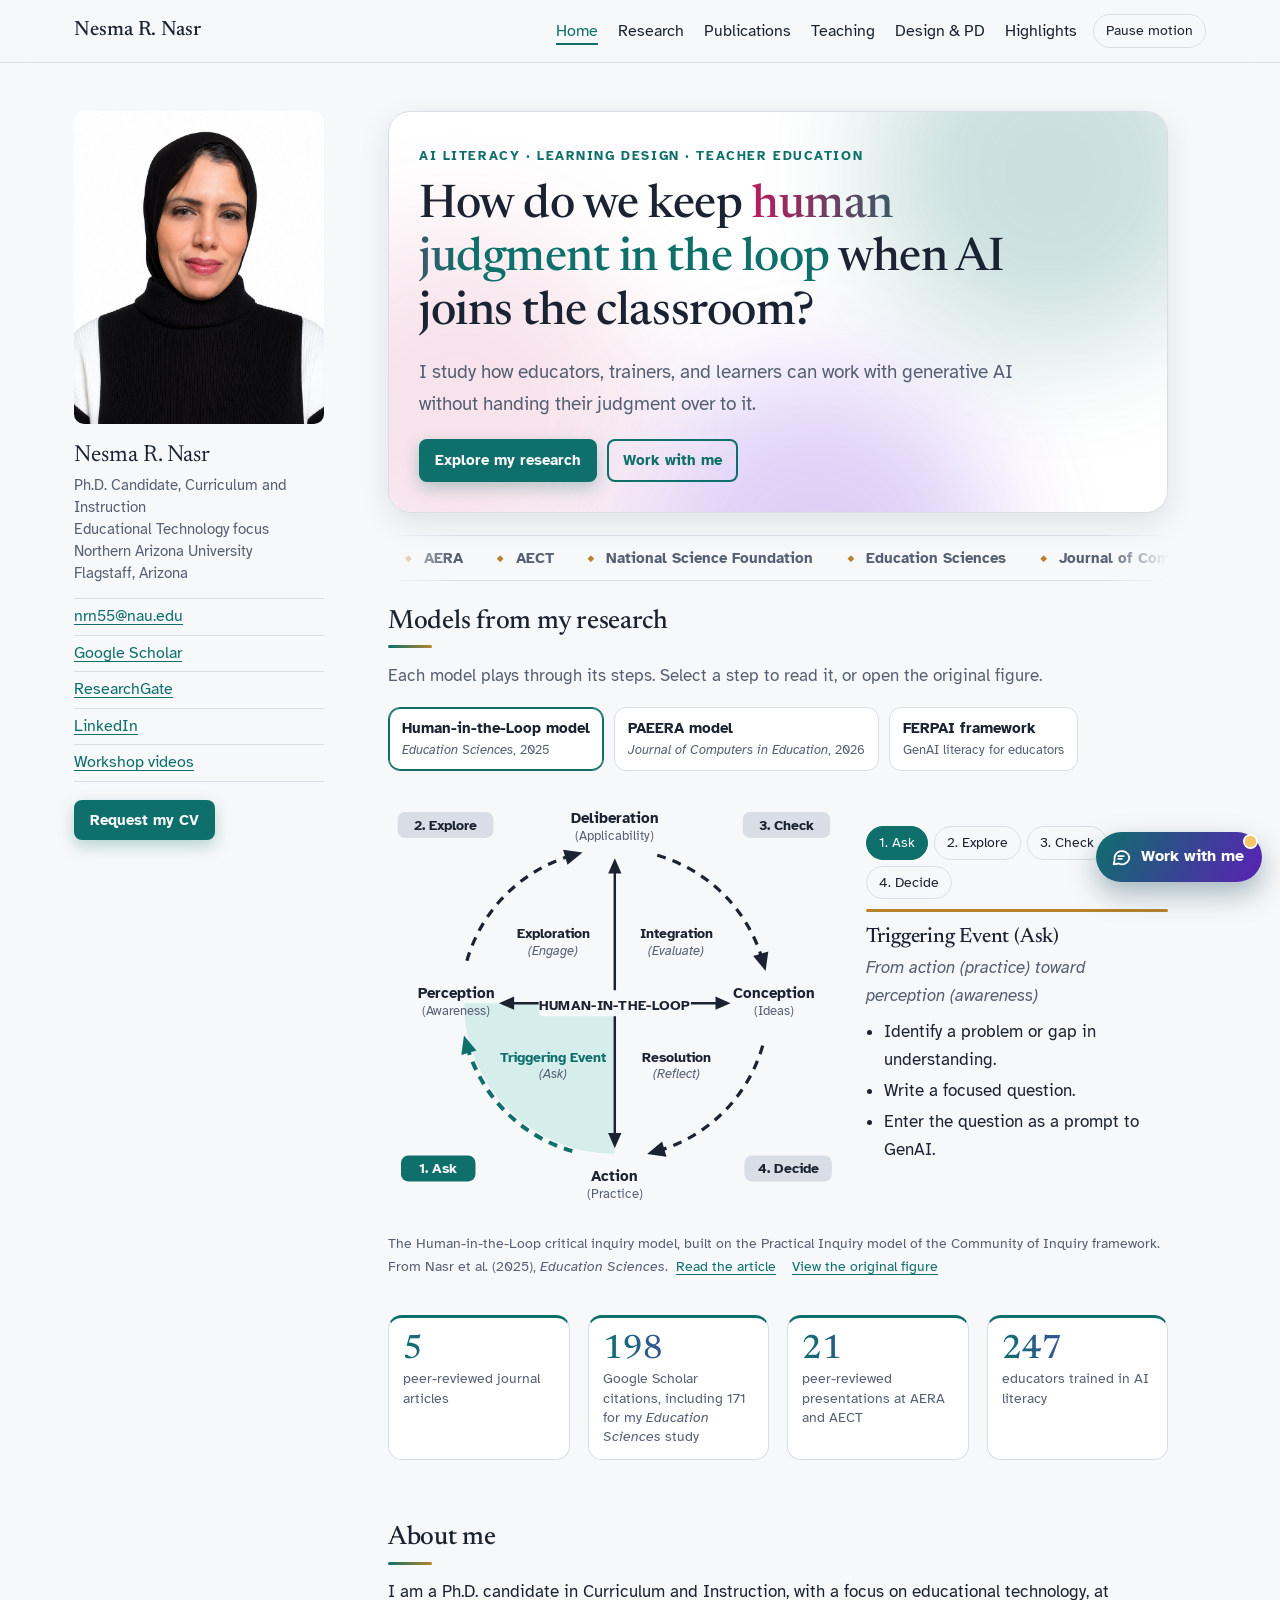
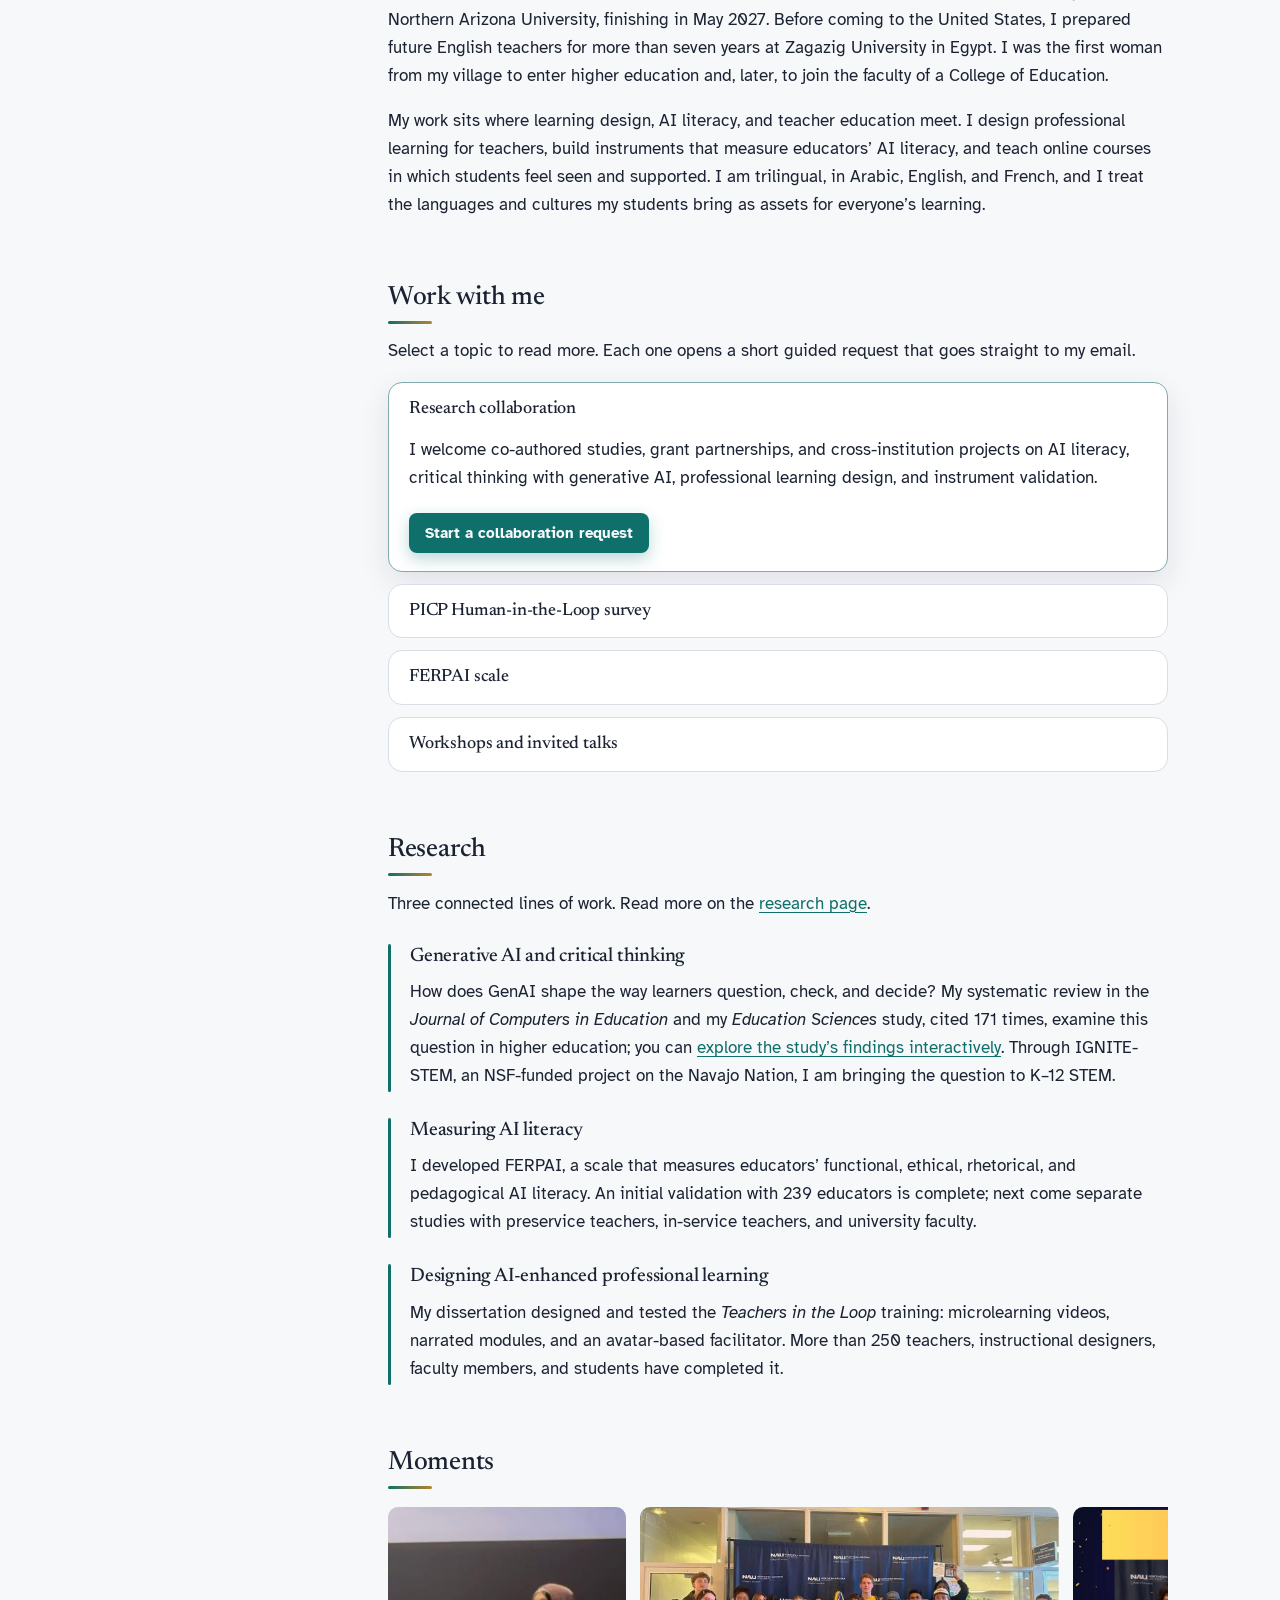
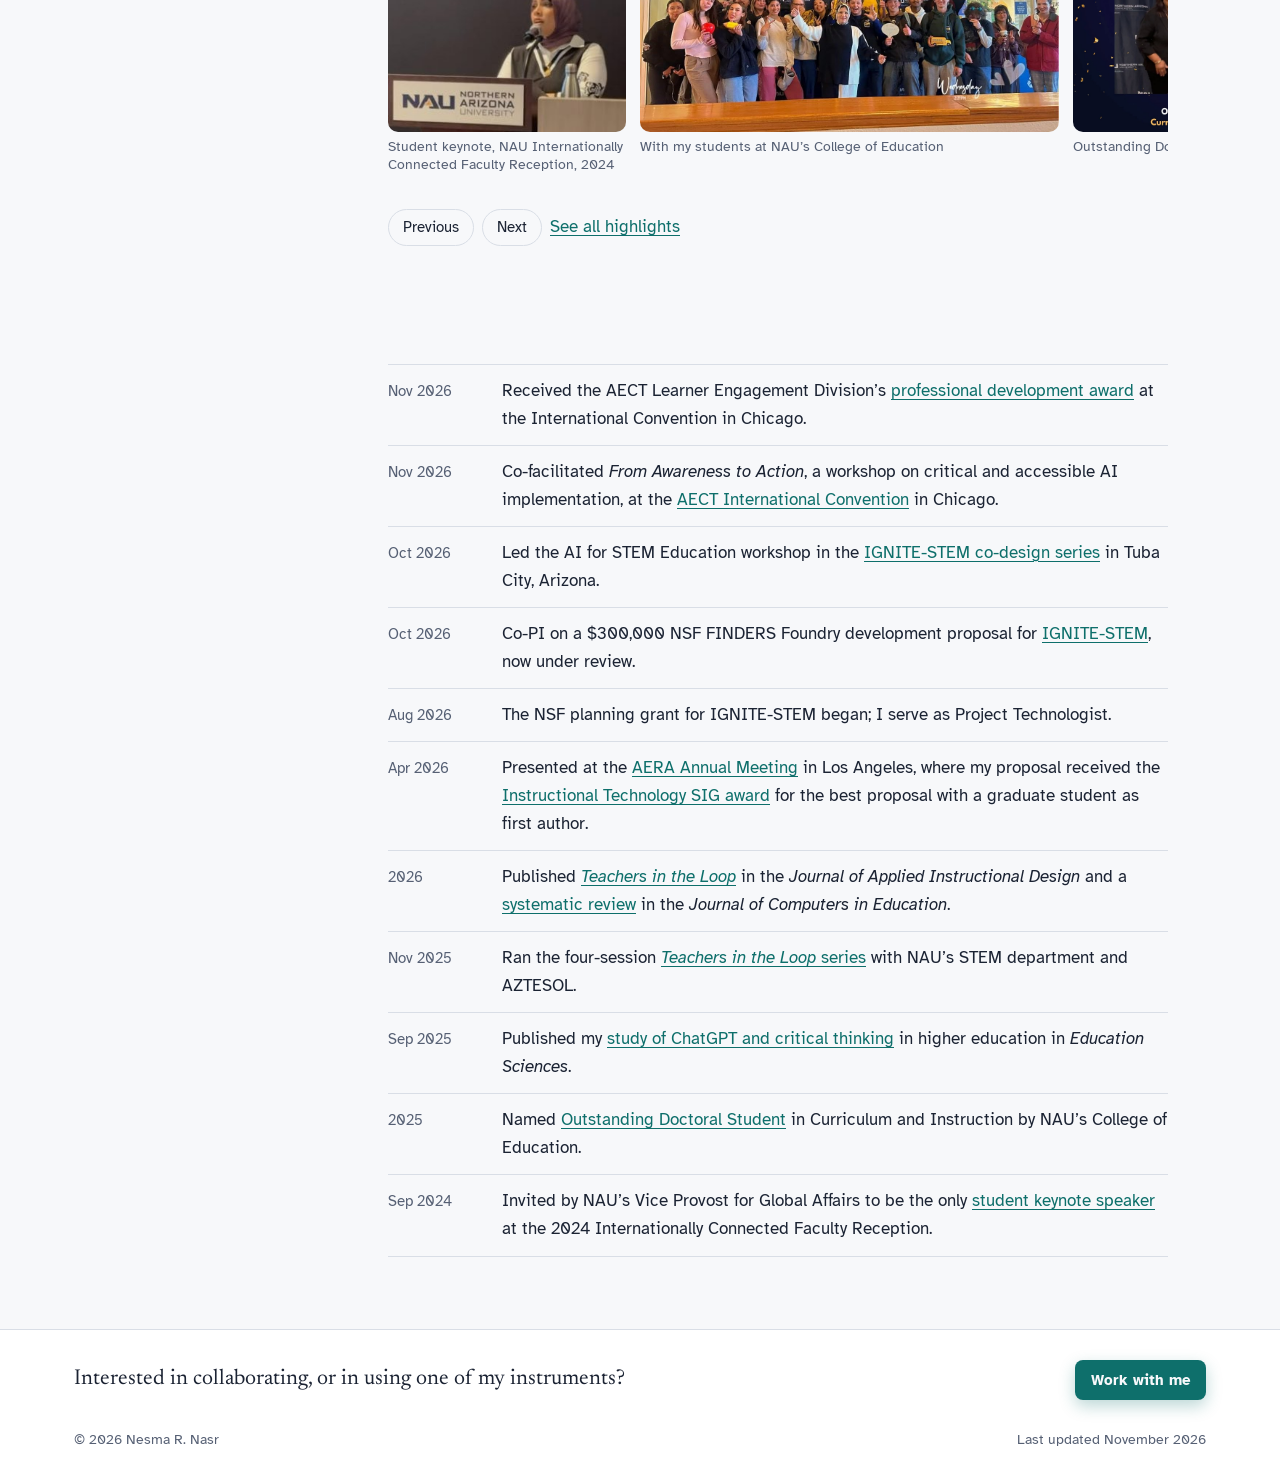
==== index.html @ 32723785 "Add workshop slides, AERA 2027 talks, ResearchGate; revise methods list - Teachers in the Loop highl" ====
<!DOCTYPE html>
<html lang="en">
<head>
  <meta charset="utf-8">
  <meta name="viewport" content="width=device-width, initial-scale=1">
  <title>Nesma R. Nasr</title>
  <meta name="description" content="Nesma R. Nasr studies AI literacy, critical thinking, and the design of AI-enhanced professional learning for educators.">
  <meta property="og:title" content="Nesma R. Nasr">
  <meta property="og:description" content="Nesma R. Nasr studies AI literacy, critical thinking, and the design of AI-enhanced professional learning for educators.">
  <meta property="og:image" content="https://nesman91.github.io/images/profile.jpg">
  <link rel="icon" href="images/favicon.svg" type="image/svg+xml">
  <link rel="preconnect" href="https://fonts.googleapis.com">
  <link rel="preconnect" href="https://fonts.gstatic.com" crossorigin>
  <link href="https://fonts.googleapis.com/css2?family=Atkinson+Hyperlegible:ital,wght@0,400;0,700;1,400&family=Newsreader:ital,opsz,wght@0,6..72,400;0,6..72,500;0,6..72,600;1,6..72,400&display=swap" rel="stylesheet">
  <link rel="stylesheet" href="css/style.css?v=20261111d">
</head>
<body>
  <a class="skip-link" href="#main">Skip to content</a>

  <header class="site-header">
    <div class="wrap">
      <a class="site-name" href="index.html">Nesma R. Nasr</a>
      <div class="header-tools">
        <button class="motion-toggle" type="button" aria-pressed="false" hidden>Pause motion</button>
        <button class="nav-toggle" aria-expanded="false" aria-controls="site-nav">Menu</button>
      </div>
      <nav class="site-nav" id="site-nav" aria-label="Main">
        <ul>
          <li><a href="index.html" aria-current="page">Home</a></li>
          <li><a href="research.html">Research</a></li>
          <li><a href="publications.html">Publications</a></li>
          <li><a href="teaching.html">Teaching</a></li>
          <li><a href="design.html">Design &amp; PD</a></li>
          <li><a href="highlights.html">Highlights</a></li>
        </ul>
      </nav>
    </div>
    <div class="progress" aria-hidden="true"></div>
  </header>

  <div class="shell">
    <!-- ============ PROFILE SIDEBAR (same on every page) ============
         Your photo: upload a picture named profile.jpg into the images folder.
         Until then, your initials show instead. -->
    <aside class="profile" aria-label="About Nesma">
      <div class="avatar"><img src="images/profile.jpg" alt="Portrait of Nesma R. Nasr"><span class="monogram" aria-hidden="true">NN</span></div>
      <p class="name">Nesma R. Nasr</p>
      <p class="role">Ph.D. Candidate, Curriculum and Instruction<br>Educational Technology focus<br>Northern Arizona University<br>Flagstaff, Arizona</p>
      <ul>
        <li><a href="mailto:nrn55@nau.edu">nrn55@nau.edu</a></li>
        <li><a href="https://scholar.google.com/citations?user=AihzHhYAAAAJ&amp;hl=en">Google Scholar</a></li>
        <li><a href="https://www.researchgate.net/profile/Nesma-Nasr-3">ResearchGate</a></li>
        <li><a href="https://www.linkedin.com/in/nesma-nasr-783b58266/">LinkedIn</a></li>
        <li><a href="https://youtube.com/playlist?list=PLr469VyPQPz77XELISCDWrb53QFtSRKE9">Workshop videos</a></li>
      </ul>
      <button class="button" type="button" data-assistant-open="cv">Request my CV</button>
    </aside>

    <main class="content" id="main">
      <section class="hero hero-text hero-pro">
        <div class="aurora" aria-hidden="true"><i></i><i></i><i></i></div>
        <p class="eyebrow">AI literacy · Learning design · Teacher education</p>
        <h1>How do we keep <span class="sweep">human judgment in the loop</span> when AI joins the classroom?</h1>
        <p class="lede">I study how educators, trainers, and learners can work with generative AI without handing their judgment over to it.</p>
        <p class="cta"><a class="button" href="research.html">Explore my research</a> <button class="button ghost" type="button" data-assistant-open>Work with me</button></p>
      </section>

      <!-- ============ MOVING RIBBON ============ To change it, edit the TICKER list in the site builder, or edit both copies of the list here. -->
      <div class="ticker" role="group" aria-label="Where my work appears">
        <div class="ticker-track">
          <ul><li>AERA</li><li>AECT</li><li>National Science Foundation</li><li>Education Sciences</li><li>Journal of Computers in Education</li><li>Journal of Applied Instructional Design</li><li>AZTESOL</li><li>Northern Arizona University</li></ul>
          <ul aria-hidden="true"><li>AERA</li><li>AECT</li><li>National Science Foundation</li><li>Education Sciences</li><li>Journal of Computers in Education</li><li>Journal of Applied Instructional Design</li><li>AZTESOL</li><li>Northern Arizona University</li></ul>
        </div>
      </div>

      <section class="frameworks" aria-labelledby="fw-title">
        <h2 id="fw-title">Models from my research</h2>
        <p class="muted">Each model plays through its steps. Select a step to read it, or open the original figure.</p>
        <div class="fw-tabs" role="tablist" aria-label="Models">
          <button type="button" role="tab" id="fw-tab-hitl" aria-controls="fw-panel-hitl" aria-selected="true" tabindex="0">Human-in-the-Loop model<span><em>Education Sciences</em>, 2025</span></button>
          <button type="button" role="tab" id="fw-tab-paeera" aria-controls="fw-panel-paeera" aria-selected="false" tabindex="-1">PAEERA model<span><em>Journal of Computers in Education</em>, 2026</span></button>
          <button type="button" role="tab" id="fw-tab-ferpai" aria-controls="fw-panel-ferpai" aria-selected="false" tabindex="-1">FERPAI framework<span>GenAI literacy for educators</span></button>
        </div>
        <div class="fw-panel" role="tabpanel" id="fw-panel-hitl" aria-labelledby="fw-tab-hitl">
      <div class="model model-hitl" id="home-hitl" data-interval="5500" style="--dur: 5500ms">
        <div class="model-figure">
          <svg viewBox="0 0 560 515" role="img" aria-labelledby="home-hitl-t home-hitl-d">
            <title id="home-hitl-t">Human-in-the-Loop critical inquiry model</title>
            <desc id="home-hitl-d">A cycle of four quadrants around Human-in-the-Loop: 1 Ask, the triggering event; 2 Explore, exploration; 3 Check, integration; 4 Decide, resolution. The cycle moves from perception to deliberation, conception, and action.</desc>
          <g class="step" data-step="0">
            <path class="m-wedge" fill="transparent" d="M280,262 L280.0,448.0 A186,186 0 0,1 94.0,262.0 Z"/>
            <path class="m-arc" fill="none" stroke="#1B2333" stroke-width="4" stroke-dasharray="11 9" d="M227.6,444.6 A190,190 0 0,1 97.4,314.4"/><polygon class="m-arc-head" fill="#1B2333" points="93.8,301.9 109.2,320.4 90.5,325.8"/>
            <text class="m-qtitle" text-anchor="middle" font-weight="700" x="204" y="334">Triggering Event</text>
            <text class="m-qsub" text-anchor="middle" fill="#566074" x="204" y="354">(Ask)</text>
            <g class="m-badge"><rect fill="#D9DEE6" x="16" y="450" width="92" height="32" rx="9"/><text text-anchor="middle" font-weight="700" x="62" y="472">1. Ask</text></g>
          </g>
          <g class="step" data-step="1">
            <path class="m-wedge" fill="transparent" d="M280,262 L94.0,262.0 A186,186 0 0,1 280.0,76.0 Z"/>
            <path class="m-arc" fill="none" stroke="#1B2333" stroke-width="4" stroke-dasharray="11 9" d="M97.4,209.6 A190,190 0 0,1 227.6,79.4"/><polygon class="m-arc-head" fill="#1B2333" points="240.1,75.8 221.6,91.2 216.2,72.5"/>
            <text class="m-qtitle" text-anchor="middle" font-weight="700" x="204" y="182">Exploration</text>
            <text class="m-qsub" text-anchor="middle" fill="#566074" x="204" y="202">(Engage)</text>
            <g class="m-badge"><rect fill="#D9DEE6" x="12" y="26" width="118" height="32" rx="9"/><text text-anchor="middle" font-weight="700" x="71" y="48">2. Explore</text></g>
          </g>
          <g class="step" data-step="2">
            <path class="m-wedge" fill="transparent" d="M280,262 L280.0,76.0 A186,186 0 0,1 466.0,262.0 Z"/>
            <path class="m-arc" fill="none" stroke="#1B2333" stroke-width="4" stroke-dasharray="11 9" d="M332.4,79.4 A190,190 0 0,1 462.6,209.6"/><polygon class="m-arc-head" fill="#1B2333" points="466.2,222.1 450.8,203.6 469.5,198.2"/>
            <text class="m-qtitle" text-anchor="middle" font-weight="700" x="356" y="182">Integration</text>
            <text class="m-qsub" text-anchor="middle" fill="#566074" x="356" y="202">(Evaluate)</text>
            <g class="m-badge"><rect fill="#D9DEE6" x="438" y="26" width="108" height="32" rx="9"/><text text-anchor="middle" font-weight="700" x="492" y="48">3. Check</text></g>
          </g>
          <g class="step" data-step="3">
            <path class="m-wedge" fill="transparent" d="M280,262 L466.0,262.0 A186,186 0 0,1 280.0,448.0 Z"/>
            <path class="m-arc" fill="none" stroke="#1B2333" stroke-width="4" stroke-dasharray="11 9" d="M462.6,314.4 A190,190 0 0,1 332.4,444.6"/><polygon class="m-arc-head" fill="#1B2333" points="319.9,448.2 338.4,432.8 343.8,451.5"/>
            <text class="m-qtitle" text-anchor="middle" font-weight="700" x="356" y="334">Resolution</text>
            <text class="m-qsub" text-anchor="middle" fill="#566074" x="356" y="354">(Reflect)</text>
            <g class="m-badge"><rect fill="#D9DEE6" x="440" y="450" width="108" height="32" rx="9"/><text text-anchor="middle" font-weight="700" x="494" y="472">4. Decide</text></g>
          </g>
            <line class="m-axis" stroke="#1B2333" stroke-width="3" x1="280" y1="94" x2="280" y2="430"/><polygon class="m-axis-head" fill="#1B2333" points="280.0,83.0 288.2,101.7 271.8,101.7"/><polygon class="m-axis-head" fill="#1B2333" points="280.0,441.0 271.8,422.3 288.2,422.3"/><line class="m-axis" stroke="#1B2333" stroke-width="3" x1="148" y1="262" x2="412" y2="262"/><polygon class="m-axis-head" fill="#1B2333" points="137.0,262.0 155.7,253.8 155.7,270.2"/><polygon class="m-axis-head" fill="#1B2333" points="423.0,262.0 404.3,270.2 404.3,253.8"/>
            <rect class="m-center-bg" fill="#F7F8FA" x="186" y="246" width="188" height="32" rx="6"/>
            <text class="m-center" text-anchor="middle" font-weight="700" x="280" y="270">HUMAN-IN-THE-LOOP</text>
          <text class="m-card" text-anchor="middle" font-weight="700" x="280" y="40">Deliberation</text><text class="m-cardsub" text-anchor="middle" fill="#566074" x="280" y="60">(Applicability)</text>
          <text class="m-card" text-anchor="middle" font-weight="700" x="476" y="256">Conception</text><text class="m-cardsub" text-anchor="middle" fill="#566074" x="476" y="276">(Ideas)</text>
          <text class="m-card" text-anchor="middle" font-weight="700" x="280" y="482">Action</text><text class="m-cardsub" text-anchor="middle" fill="#566074" x="280" y="502">(Practice)</text>
          <text class="m-card" text-anchor="middle" font-weight="700" x="84" y="256">Perception</text><text class="m-cardsub" text-anchor="middle" fill="#566074" x="84" y="276">(Awareness)</text>
          </svg>
        </div>
        <div class="model-side">
          <ol class="model-steps" role="tablist" aria-label="Steps">
            <li><button type="button" role="tab" id="home-hitl-tab-0" aria-controls="home-hitl-step-0" aria-selected="true" tabindex="0" data-step="0">1. Ask</button></li>
            <li><button type="button" role="tab" id="home-hitl-tab-1" aria-controls="home-hitl-step-1" aria-selected="false" tabindex="-1" data-step="1">2. Explore</button></li>
            <li><button type="button" role="tab" id="home-hitl-tab-2" aria-controls="home-hitl-step-2" aria-selected="false" tabindex="-1" data-step="2">3. Check</button></li>
            <li><button type="button" role="tab" id="home-hitl-tab-3" aria-controls="home-hitl-step-3" aria-selected="false" tabindex="-1" data-step="3">4. Decide</button></li>
          </ol>
          <div class="model-timer" aria-hidden="true"><span></span></div>
          <div class="model-detail" aria-live="polite">
          <article role="tabpanel" id="home-hitl-step-0" aria-labelledby="home-hitl-tab-0"><h3>Triggering Event (Ask)</h3><p class="role">From action (practice) toward perception (awareness)</p><ul><li>Identify a problem or gap in understanding.</li><li>Write a focused question.</li><li>Enter the question as a prompt to GenAI.</li></ul></article>
          <article role="tabpanel" id="home-hitl-step-1" aria-labelledby="home-hitl-tab-1" hidden><h3>Exploration (Engage)</h3><p class="role">From perception (awareness) toward deliberation (applicability)</p><ul><li>Review the AI response.</li><li>Ask follow-up questions or request clarifications and examples.</li></ul></article>
          <article role="tabpanel" id="home-hitl-step-2" aria-labelledby="home-hitl-tab-2" hidden><h3>Integration (Evaluate)</h3><p class="role">From deliberation (applicability) toward conception (ideas)</p><ul><li>Compare GenAI responses with prior knowledge and other credible sources.</li><li>Check for accuracy, logic, and ethical alignment.</li></ul></article>
          <article role="tabpanel" id="home-hitl-step-3" aria-labelledby="home-hitl-tab-3" hidden><h3>Resolution (Reflect)</h3><p class="role">From conception (ideas) back to action (practice)</p><ul><li>Contextualize the GenAI-generated content.</li><li>Decide how to use the generated content.</li><li>Apply it to real life.</li></ul></article>
          </div>
        </div>
        <p class="model-caption">The Human-in-the-Loop critical inquiry model, built on the Practical Inquiry model of the Community of Inquiry framework. From Nasr et al. (2025), <em>Education Sciences</em>. <span class="model-links"><a href="https://doi.org/10.3390/educsci15091198">Read the article</a><a href="images/frameworks/hitl-inquiry-model.png" data-lightbox data-caption="Human-in-the-Loop critical inquiry model (Nasr et al., 2025)">View the original figure</a></span></p>
      </div>
        </div>
        <div class="fw-panel" role="tabpanel" id="fw-panel-paeera" aria-labelledby="fw-tab-paeera" hidden>
      <div class="model model-paeera" id="home-paeera" data-interval="4500" style="--dur: 4500ms">
        <div class="model-figure">
          <svg viewBox="0 0 560 530" role="img" aria-labelledby="home-paeera-t home-paeera-d">
            <title id="home-paeera-t">PAEERA critical thinking and GenAI instructional model</title>
            <desc id="home-paeera-d">Six steps in a cycle around CT-GenAI Human-in-the-Loop: 1 Plan, 2 Ask, 3 Explore, 4 Evaluate, 5 Reflect, 6 Apply.</desc>
            <g class="p-ring-spin"><circle class="p-ring" fill="none" stroke="#0E6F6B" stroke-width="2" stroke-dasharray="7 9" cx="280" cy="268" r="180"/></g>
            <polygon class="p-chev" fill="#1B2333" points="119.6,350.2 133.1,360.1 121.4,366.8"/><polygon class="p-chev" fill="#1B2333" points="128.6,170.2 126.8,186.8 115.1,180.1"/><polygon class="p-chev" fill="#1B2333" points="289.0,88.0 273.7,94.8 273.7,81.2"/><polygon class="p-chev" fill="#1B2333" points="440.4,185.8 426.9,175.9 438.6,169.2"/><polygon class="p-chev" fill="#1B2333" points="431.4,365.8 433.2,349.2 444.9,355.9"/><polygon class="p-chev" fill="#1B2333" points="271.0,448.0 286.3,441.2 286.3,454.8"/>
            <g class="p-tracer" data-tracer style="transform-origin: 280px 268px"><circle fill="#B7832A" cx="280" cy="88" r="8"/></g>
            <circle class="p-center" fill="#D6EEEB" cx="280" cy="268" r="88"/>
            <text class="p-center-t" text-anchor="middle" font-weight="700" x="280" y="254">CT-GenAI</text>
            <text class="p-center-s" text-anchor="middle" font-weight="700" x="280" y="280">Human-in-</text>
            <text class="p-center-s" text-anchor="middle" font-weight="700" x="280" y="302">the-Loop</text>
            <g class="p-node step" data-step="0" data-angle="210" style="--i:0">
              <circle class="p-main" fill="#FFFFFF" stroke="#0E6F6B" stroke-width="2.5" cx="190.0" cy="423.9" r="48"/>
              <text class="p-name" text-anchor="middle" font-weight="600" x="190.0" y="429.9">Plan</text>
              <circle class="p-num" fill="#FFFFFF" stroke="#0E6F6B" stroke-width="2" cx="143.0" cy="441.0" r="14"/>
              <text class="p-numtext" text-anchor="middle" font-weight="700" fill="#0E6F6B" x="143.0" y="446.0">1</text>
            </g>
            <g class="p-node step" data-step="1" data-angle="270" style="--i:1">
              <circle class="p-main" fill="#FFFFFF" stroke="#0E6F6B" stroke-width="2.5" cx="100.0" cy="268.0" r="48"/>
              <text class="p-name" text-anchor="middle" font-weight="600" x="100.0" y="274.0">Ask</text>
              <circle class="p-num" fill="#FFFFFF" stroke="#0E6F6B" stroke-width="2" cx="61.7" cy="235.9" r="14"/>
              <text class="p-numtext" text-anchor="middle" font-weight="700" fill="#0E6F6B" x="61.7" y="240.9">2</text>
            </g>
            <g class="p-node step" data-step="2" data-angle="330" style="--i:2">
              <circle class="p-main" fill="#FFFFFF" stroke="#0E6F6B" stroke-width="2.5" cx="190.0" cy="112.1" r="48"/>
              <text class="p-name" text-anchor="middle" font-weight="600" x="190.0" y="118.1">Explore</text>
              <circle class="p-num" fill="#FFFFFF" stroke="#0E6F6B" stroke-width="2" cx="198.7" cy="62.9" r="14"/>
              <text class="p-numtext" text-anchor="middle" font-weight="700" fill="#0E6F6B" x="198.7" y="67.9">3</text>
            </g>
            <g class="p-node step" data-step="3" data-angle="30" style="--i:3">
              <circle class="p-main" fill="#FFFFFF" stroke="#0E6F6B" stroke-width="2.5" cx="370.0" cy="112.1" r="48"/>
              <text class="p-name" text-anchor="middle" font-weight="600" x="370.0" y="118.1">Evaluate</text>
              <circle class="p-num" fill="#FFFFFF" stroke="#0E6F6B" stroke-width="2" cx="417.0" cy="95.0" r="14"/>
              <text class="p-numtext" text-anchor="middle" font-weight="700" fill="#0E6F6B" x="417.0" y="100.0">4</text>
            </g>
            <g class="p-node step" data-step="4" data-angle="90" style="--i:4">
              <circle class="p-main" fill="#FFFFFF" stroke="#0E6F6B" stroke-width="2.5" cx="460.0" cy="268.0" r="48"/>
              <text class="p-name" text-anchor="middle" font-weight="600" x="460.0" y="274.0">Reflect</text>
              <circle class="p-num" fill="#FFFFFF" stroke="#0E6F6B" stroke-width="2" cx="498.3" cy="300.1" r="14"/>
              <text class="p-numtext" text-anchor="middle" font-weight="700" fill="#0E6F6B" x="498.3" y="305.1">5</text>
            </g>
            <g class="p-node step" data-step="5" data-angle="150" style="--i:5">
              <circle class="p-main" fill="#FFFFFF" stroke="#0E6F6B" stroke-width="2.5" cx="370.0" cy="423.9" r="48"/>
              <text class="p-name" text-anchor="middle" font-weight="600" x="370.0" y="429.9">Apply</text>
              <circle class="p-num" fill="#FFFFFF" stroke="#0E6F6B" stroke-width="2" cx="361.3" cy="473.1" r="14"/>
              <text class="p-numtext" text-anchor="middle" font-weight="700" fill="#0E6F6B" x="361.3" y="478.1">6</text>
            </g>
          </svg>
        </div>
        <div class="model-side">
          <ol class="model-steps" role="tablist" aria-label="Steps">
            <li><button type="button" role="tab" id="home-paeera-tab-0" aria-controls="home-paeera-step-0" aria-selected="true" tabindex="0" data-step="0">1. Plan</button></li>
            <li><button type="button" role="tab" id="home-paeera-tab-1" aria-controls="home-paeera-step-1" aria-selected="false" tabindex="-1" data-step="1">2. Ask</button></li>
            <li><button type="button" role="tab" id="home-paeera-tab-2" aria-controls="home-paeera-step-2" aria-selected="false" tabindex="-1" data-step="2">3. Explore</button></li>
            <li><button type="button" role="tab" id="home-paeera-tab-3" aria-controls="home-paeera-step-3" aria-selected="false" tabindex="-1" data-step="3">4. Evaluate</button></li>
            <li><button type="button" role="tab" id="home-paeera-tab-4" aria-controls="home-paeera-step-4" aria-selected="false" tabindex="-1" data-step="4">5. Reflect</button></li>
            <li><button type="button" role="tab" id="home-paeera-tab-5" aria-controls="home-paeera-step-5" aria-selected="false" tabindex="-1" data-step="5">6. Apply</button></li>
          </ol>
          <div class="model-timer" aria-hidden="true"><span></span></div>
          <div class="model-detail" aria-live="polite">
          <article role="tabpanel" id="home-paeera-step-0" aria-labelledby="home-paeera-tab-0"><h3>Plan</h3><p class="role">Set goals and build AI literacy</p><p>Identify what you need, set clear goals, and build AI literacy: how AI works, its opportunities, limitations, and responsible use.</p></article>
          <article role="tabpanel" id="home-paeera-step-1" aria-labelledby="home-paeera-tab-1" hidden><h3>Ask</h3><p class="role">Use the rhetorical situation</p><p>Write purposeful, context-specific prompts using elements of the rhetorical situation: audience, genre, purpose, subject, context, exigence, and writer.</p></article>
          <article role="tabpanel" id="home-paeera-step-2" aria-labelledby="home-paeera-tab-2" hidden><h3>Explore</h3><p class="role">Iterate and refine</p><p>Engage in back-and-forth with AI by asking follow-ups, requesting examples, and refining ideas.</p></article>
          <article role="tabpanel" id="home-paeera-step-3" aria-labelledby="home-paeera-tab-3" hidden><h3>Evaluate</h3><p class="role">Compare and contrast</p><p>Examine AI output against what you know, course materials, scholarly sources, and alternative viewpoints.</p></article>
          <article role="tabpanel" id="home-paeera-step-4" aria-labelledby="home-paeera-tab-4" hidden><h3>Reflect</h3><p class="role">Use the rhetorical triangle for ethical use</p><p>Apply the rhetorical triangle (ethos, logos, pathos) to judge credibility, logic, bias, and needed adjustments.</p></article>
          <article role="tabpanel" id="home-paeera-step-5" aria-labelledby="home-paeera-tab-5" hidden><h3>Apply</h3><p class="role">Use insights authentically</p><p>Adapt, integrate, or reject AI-generated content using your own judgment, voice, and disciplinary expectations.</p></article>
          </div>
        </div>
        <p class="model-caption">PAEERA: Plan, Ask, Explore, Evaluate, Reflect, and Apply, a six-step instructional model for critically applying generative AI in academic work, from planning and prompt writing to authentic application. From Nasr et al. (2026), <em>Journal of Computers in Education</em>. <span class="model-links"><a href="https://doi.org/10.1007/s40692-026-00396-z">Read the article</a><a href="images/frameworks/paeera-model.png" data-lightbox data-caption="PAEERA critical thinking and GenAI instructional model (Nasr et al., 2026)">View the original figure</a></span></p>
      </div>
        </div>
        <div class="fw-panel" role="tabpanel" id="fw-panel-ferpai" aria-labelledby="fw-tab-ferpai" hidden>
      <div class="model model-ferpai" id="home-ferpai" data-interval="6000" style="--dur: 6000ms">
        <div class="model-figure">
          <svg viewBox="0 0 560 545" role="img" aria-labelledby="home-ferpai-t home-ferpai-d">
            <title id="home-ferpai-t">FERPAI conceptual framework for building GenAI literacy</title>
            <desc id="home-ferpai-d">Four interrelated literacies in a cycle around Human in the Loop: Functional (Acquire), Ethical (Deepen), Rhetorical (Deepen to Create), and Pedagogical (Create), grounded in digital multiliteracies and AI competency frameworks.</desc>
            <rect class="f-box" fill="#FFFFFF" stroke="#0E6F6B" stroke-width="2" x="24" y="6" width="512" height="74" rx="10"/>
            <text class="f-box-t" text-anchor="middle" font-weight="700" x="280" y="30">Digital Multiliteracies and AI Competency Frameworks</text>
            <text class="f-box-s" text-anchor="middle" fill="#566074" x="280" y="51">UNESCO AI Competency Framework for Teachers (Acquire → Deepen → Create)</text>
            <text class="f-box-s" text-anchor="middle" fill="#566074" x="280" y="70">Selber’s digital multiliteracies (2004)</text>
            <line class="f-down" stroke="#0E6F6B" stroke-width="3" x1="280" y1="82" x2="280" y2="100"/><polygon class="f-head" fill="#1B2333" points="280.0,110.0 272.5,93.0 287.5,93.0"/>
            <line class="f-dot" stroke="#566074" stroke-width="2" stroke-dasharray="2 5" x1="237" y1="282" x2="199" y2="249"/><line class="f-dot" stroke="#566074" stroke-width="2" stroke-dasharray="2 5" x1="323" y1="282" x2="361" y2="249"/><line class="f-dot" stroke="#566074" stroke-width="2" stroke-dasharray="2 5" x1="323" y1="358" x2="361" y2="391"/><line class="f-dot" stroke="#566074" stroke-width="2" stroke-dasharray="2 5" x1="237" y1="358" x2="199" y2="391"/>
            <g class="f-arcg step" data-step="0" style="--i:0"><path class="f-arc" fill="none" stroke="#0E6F6B" stroke-width="4" pathLength="1" d="M208,152 Q280,106 352,152"/><polygon class="f-head" fill="#1B2333" points="363.0,159.0 339.1,155.3 349.6,138.9"/></g><g class="f-arcg step" data-step="1" style="--i:1"><path class="f-arc" fill="none" stroke="#0E6F6B" stroke-width="4" pathLength="1" d="M468,262 Q514,320 468,378"/><polygon class="f-head" fill="#1B2333" points="459.9,388.2 466.0,364.8 481.3,376.9"/></g><g class="f-arcg step" data-step="2" style="--i:2"><path class="f-arc" fill="none" stroke="#0E6F6B" stroke-width="4" pathLength="1" d="M352,488 Q280,534 208,488"/><polygon class="f-head" fill="#1B2333" points="197.0,481.0 220.9,484.7 210.4,501.1"/></g><g class="f-arcg step" data-step="3" style="--i:3"><path class="f-arc" fill="none" stroke="#0E6F6B" stroke-width="4" pathLength="1" d="M92,378 Q46,320 92,262"/><polygon class="f-head" fill="#1B2333" points="100.1,251.8 94.0,275.2 78.7,263.1"/></g>
            <circle class="f-halo" fill="none" stroke="none" cx="280" cy="320" r="66"/>
            <circle class="f-center" fill="#0E6F6B" cx="280" cy="320" r="66"/>
            <text class="f-center-t" text-anchor="middle" font-weight="700" fill="#FFFFFF" x="280" y="316">Human in</text>
            <text class="f-center-t" text-anchor="middle" font-weight="700" fill="#FFFFFF" x="280" y="340">the Loop</text>
            <g class="f-lit step" data-step="0" style="--i:0">
              <circle fill="#FFFFFF" stroke="#0E6F6B" stroke-width="2.5" cx="150" cy="205" r="76"/>
              <text class="f-name" text-anchor="middle" font-weight="700" x="150" y="195">Functional</text>
              <text class="f-name" text-anchor="middle" font-weight="700" x="150" y="217">AI Literacy</text>
              <text class="f-level" text-anchor="middle" fill="#0E6F6B" x="150" y="241">(Acquire)</text>
            </g>
            <g class="f-lit step" data-step="1" style="--i:1">
              <circle fill="#FFFFFF" stroke="#0E6F6B" stroke-width="2.5" cx="410" cy="205" r="76"/>
              <text class="f-name" text-anchor="middle" font-weight="700" x="410" y="195">Ethical</text>
              <text class="f-name" text-anchor="middle" font-weight="700" x="410" y="217">AI Literacy</text>
              <text class="f-level" text-anchor="middle" fill="#0E6F6B" x="410" y="241">(Deepen)</text>
            </g>
            <g class="f-lit step" data-step="2" style="--i:2">
              <circle fill="#FFFFFF" stroke="#0E6F6B" stroke-width="2.5" cx="410" cy="435" r="76"/>
              <text class="f-name" text-anchor="middle" font-weight="700" x="410" y="425">Rhetorical</text>
              <text class="f-name" text-anchor="middle" font-weight="700" x="410" y="447">AI Literacy</text>
              <text class="f-level" text-anchor="middle" fill="#0E6F6B" x="410" y="471">(Deepen → Create)</text>
            </g>
            <g class="f-lit step" data-step="3" style="--i:3">
              <circle fill="#FFFFFF" stroke="#0E6F6B" stroke-width="2.5" cx="150" cy="435" r="76"/>
              <text class="f-name" text-anchor="middle" font-weight="700" x="150" y="425">Pedagogical</text>
              <text class="f-name" text-anchor="middle" font-weight="700" x="150" y="447">AI Literacy</text>
              <text class="f-level" text-anchor="middle" fill="#0E6F6B" x="150" y="471">(Create)</text>
            </g>
          </svg>
        </div>
        <div class="model-side">
          <ol class="model-steps" role="tablist" aria-label="Steps">
            <li><button type="button" role="tab" id="home-ferpai-tab-0" aria-controls="home-ferpai-step-0" aria-selected="true" tabindex="0" data-step="0">Functional</button></li>
            <li><button type="button" role="tab" id="home-ferpai-tab-1" aria-controls="home-ferpai-step-1" aria-selected="false" tabindex="-1" data-step="1">Ethical</button></li>
            <li><button type="button" role="tab" id="home-ferpai-tab-2" aria-controls="home-ferpai-step-2" aria-selected="false" tabindex="-1" data-step="2">Rhetorical</button></li>
            <li><button type="button" role="tab" id="home-ferpai-tab-3" aria-controls="home-ferpai-step-3" aria-selected="false" tabindex="-1" data-step="3">Pedagogical</button></li>
          </ol>
          <div class="model-timer" aria-hidden="true"><span></span></div>
          <div class="model-detail" aria-live="polite">
          <article role="tabpanel" id="home-ferpai-step-0" aria-labelledby="home-ferpai-tab-0"><h3>Functional AI Literacy (Acquire)</h3><p class="role">Educator as effective operator</p><ul><li>Training data and bias</li><li>Troubleshoot errors</li><li>Strengths and limitations</li><li>Customize tools</li><li>Stay updated</li></ul><p class="next">Technical understanding informs ethical judgment.</p></article>
          <article role="tabpanel" id="home-ferpai-step-1" aria-labelledby="home-ferpai-tab-1" hidden><h3>Ethical AI Literacy (Deepen)</h3><p class="role">Educator as informed questioner</p><ul><li>Explore ethics research</li><li>Co-construct guidelines</li><li>Analyze ethical issues</li><li>Follow policies, credit, and disclosure</li></ul><p class="next">Ethical judgment guides responsible use.</p></article>
          <article role="tabpanel" id="home-ferpai-step-2" aria-labelledby="home-ferpai-tab-2" hidden><h3>Rhetorical AI Literacy (Deepen → Create)</h3><p class="role">Educator as reflective producer</p><ul><li>Rhetorical situation</li><li>Prompt strategies</li><li>Rhetorical triangle and contextual fit</li><li>Calibrate reliance and authorship</li></ul><p class="next">Contextual evaluation informs instructional design.</p></article>
          <article role="tabpanel" id="home-ferpai-step-3" aria-labelledby="home-ferpai-tab-3" hidden><h3>Pedagogical AI Literacy (Create)</h3><p class="role">Educator as instructional designer and creator</p><ul><li>Apply learning theories</li><li>Integrate for critical thinking, inclusion, and engagement</li><li>Build activities</li><li>Adjust methods and assessment</li><li>Evaluate learning effects</li><li>Reflect for professional growth</li></ul><p class="next">Reflection and professional growth renew the cycle.</p></article>
          </div>
        </div>
        <p class="model-caption">Four interrelated literacies organized along UNESCO’s Acquire, Deepen, Create progression and integrated through human-in-the-loop oversight, with the educator as agent, evaluator, and decision-maker. Grounded in UNESCO’s AI Competency Framework for Teachers (Miao &amp; Cukurova, 2024) and Selber’s digital multiliteracies (2004). The framework underlies the FERPAI scale and the <em>Teachers in the Loop</em> training. <span class="model-links"><a href="images/frameworks/ferpai-framework.png" data-lightbox data-caption="FERPAI conceptual framework for building GenAI literacy">View the original figure</a></span></p>
      </div>
        </div>
      </section>

      <ul class="stats" data-stagger aria-label="At a glance">
        <li><strong data-count="5">5</strong><span>peer-reviewed journal articles</span></li>
        <li><strong data-count="200">200</strong><span>Google Scholar citations, including 171 for my <em>Education Sciences</em> study</span></li>
        <li><strong data-count="21">21</strong><span>peer-reviewed presentations at AERA and AECT</span></li>
        <li><strong data-count="250" data-suffix="+">250+</strong><span>educators trained in AI literacy</span></li>
      </ul>

      <section data-reveal>
        <h2 id="about">About me</h2>
        <p>I am a Ph.D. candidate in Curriculum and Instruction, with a focus on educational technology, at Northern Arizona University, finishing in May 2027. Before coming to the United States, I prepared future English teachers for more than seven years at Zagazig University in Egypt. I was the first woman from my village to enter higher education and, later, to join the faculty of a College of Education.</p>
        <p>My work sits where learning design, AI literacy, and teacher education meet. I design professional learning for teachers, build instruments that measure educators’ AI literacy, and teach online courses in which students feel seen and supported. I am trilingual, in Arabic, English, and French, and I treat the languages and cultures my students bring as assets for everyone’s learning.</p>
      </section>

      <section class="services" id="work-with-me" data-reveal>
        <h2>Work with me</h2>
        <p>Select a topic to read more. Each one opens a short guided request that goes straight to my email.</p>
        <details class="acc" name="services" open>
          <summary><h3>Research collaboration</h3></summary>
          <div class="acc-body"><p>I welcome co-authored studies, grant partnerships, and cross-institution projects on AI literacy, critical thinking with generative AI, professional learning design, and instrument validation.</p><button class="button" type="button" data-assistant-open="collab">Start a collaboration request</button></div>
        </details>
        <details class="acc" name="services">
          <summary><h3>PICP Human-in-the-Loop survey</h3></summary>
          <div class="acc-body"><p>The survey from my human-in-the-loop research, built on the Practical Inquiry model, looks at how learners ask, explore, check, and decide when they work with generative AI. Tell me about your study and I will reply by email.</p><button class="button" type="button" data-assistant-open="picp">Request the survey</button></div>
        </details>
        <details class="acc" name="services">
          <summary><h3>FERPAI scale</h3></summary>
          <div class="acc-body"><p>The Functional, Ethical, Rhetorical, and Pedagogical AI Literacy Scale for Educators measures four dimensions of educators’ AI literacy. Researchers and program leaders can request it for their own studies and needs assessments.</p><button class="button" type="button" data-assistant-open="ferpai">Request the FERPAI scale</button></div>
        </details>
        <details class="acc" name="services">
          <summary><h3>Workshops and invited talks</h3></summary>
          <div class="acc-body"><p>I lead AI literacy workshops and professional development for schools, universities, and organizations, including the Teachers in the Loop series.</p><button class="button" type="button" data-assistant-open="workshop">Invite me to speak</button></div>
        </details>
      </section>

      <h2 data-reveal>Research</h2>
      <p data-reveal>Three connected lines of work. Read more on the <a href="research.html">research page</a>.</p>
      <div class="strand glow" data-reveal>
        <h3>Generative AI and critical thinking</h3>
        <p>How does GenAI shape the way learners question, check, and decide? My systematic review in the <em>Journal of Computers in Education</em> and my <em>Education Sciences</em> study, cited 171 times, examine this question in higher education; you can <a href="https://nesman91.github.io/GenAI-impact-on-Critical-Thinking-/">explore the study’s findings interactively</a>. Through IGNITE-STEM, an NSF-funded project on the Navajo Nation, I am bringing the question to K–12 STEM.</p>
      </div>
      <div class="strand glow" data-reveal>
        <h3>Measuring AI literacy</h3>
        <p>I developed FERPAI, a scale that measures educators’ functional, ethical, rhetorical, and pedagogical AI literacy. An initial validation with 239 educators is complete; next come separate studies with preservice teachers, in-service teachers, and university faculty.</p>
      </div>
      <div class="strand glow" data-reveal>
        <h3>Designing AI-enhanced professional learning</h3>
        <p>My dissertation designed and tested the <em>Teachers in the Loop</em> training: microlearning videos, narrated modules, and an avatar-based facilitator. More than 250 teachers, instructional designers, faculty members, and students have completed it.</p>
      </div>

      <!-- ============ PHOTO CAROUSEL ============
           Shows automatically once at least one of these pictures is uploaded to images/highlights/.
           The same pictures also appear on the Highlights page. -->
      <section class="strip-section" hidden aria-label="Photos" data-reveal>
        <h2>Moments</h2>
        <div class="strip">
          <figure class="photo"><img src="images/highlights/keynote-2024-1.jpg" alt="Student keynote, NAU Internationally Connected Faculty Reception, 2024"><figcaption>Student keynote, NAU Internationally Connected Faculty Reception, 2024</figcaption></figure>
          <figure class="photo"><img src="images/highlights/teaching-nau-1.jpg" alt="With my students at NAU’s College of Education"><figcaption>With my students at NAU’s College of Education</figcaption></figure>
          <figure class="photo"><img src="images/highlights/outstanding-phd-2025-1.jpg" alt="Outstanding Doctoral Student, 2025"><figcaption>Outstanding Doctoral Student, 2025</figcaption></figure>
          <figure class="photo"><img src="images/highlights/aect-led-award-2026-1.jpg" alt="AECT Learner Engagement Division award, Chicago, 2026"><figcaption>AECT Learner Engagement Division award, Chicago, 2026</figcaption></figure>
          <figure class="photo"><img src="images/highlights/aera-2026-1.jpg" alt="AERA Annual Meeting, Los Angeles, 2026"><figcaption>AERA Annual Meeting, Los Angeles, 2026</figcaption></figure>
          <figure class="photo"><img src="images/highlights/aect-2026-1.jpg" alt="Co-facilitating a workshop at AECT 2026, Chicago"><figcaption>Co-facilitating a workshop at AECT 2026, Chicago</figcaption></figure>
          <figure class="photo"><img src="images/highlights/aera-gsc-1.jpg" alt="AERA Graduate Student Council business meeting, 2026"><figcaption>AERA Graduate Student Council business meeting, 2026</figcaption></figure>
          <figure class="photo"><img src="images/highlights/teaching-nau-2.jpg" alt="Celebrating with my students"><figcaption>Celebrating with my students</figcaption></figure>
          <figure class="photo"><img src="images/highlights/aztesol-board-1.jpg" alt="With the AZTESOL Board as Member at Large"><figcaption>With the AZTESOL Board as Member at Large</figcaption></figure>
          <figure class="photo"><img src="images/highlights/ignite-2026-1.jpg" alt="IGNITE-STEM co-design workshop, Tuba City, 2026"><figcaption>IGNITE-STEM co-design workshop, Tuba City, 2026</figcaption></figure>
          <figure class="photo"><img src="images/highlights/aect-2025-1.jpg" alt="AECT International Convention, Las Vegas, 2025"><figcaption>AECT International Convention, Las Vegas, 2025</figcaption></figure>
          <figure class="photo"><img src="images/highlights/teachers-loop-2025-1.jpg" alt="Teachers in the Loop workshop, 2025"><figcaption>Teachers in the Loop workshop, 2025</figcaption></figure>
          <figure class="photo"><img src="images/highlights/aera-2025-1.jpg" alt="AERA Annual Meeting, Denver, 2025"><figcaption>AERA Annual Meeting, Denver, 2025</figcaption></figure>
          <figure class="photo"><img src="images/highlights/aect-2024-1.jpg" alt="AECT International Convention, Kansas City, 2024"><figcaption>AECT International Convention, Kansas City, 2024</figcaption></figure>
          <figure class="photo"><img src="images/highlights/aera-2024-1.jpg" alt="AERA Annual Meeting, Philadelphia, 2024"><figcaption>AERA Annual Meeting, Philadelphia, 2024</figcaption></figure>
          <figure class="photo"><img src="images/highlights/aect-2023-1.jpg" alt="AECT International Convention, Orlando, 2023"><figcaption>AECT International Convention, Orlando, 2023</figcaption></figure>
        </div>
        <div class="strip-controls">
          <button type="button" data-prev>Previous</button>
          <button type="button" data-next>Next</button>
          <a href="highlights.html">See all highlights</a>
        </div>
      </section>

      <h2 data-reveal>News</h2>
      <!-- To add news: copy one <li> ... </li> block, paste it at the top of the list, and change the date and text. -->
      <ol class="news" data-stagger>
        <li><time datetime="2026-11">Nov 2026</time><span>Received the AECT Learner Engagement Division’s <a href="highlights.html#aect-led-award-2026">professional development award</a> at the International Convention in Chicago.</span></li>
        <li><time datetime="2026-11">Nov 2026</time><span>Co-facilitated <em>From Awareness to Action</em>, a workshop on critical and accessible AI implementation, at the <a href="highlights.html#aect-2026">AECT International Convention</a> in Chicago.</span></li>
        <li><time datetime="2026-10">Oct 2026</time><span>Led the AI for STEM Education workshop in the <a href="highlights.html#ignite-2026">IGNITE-STEM co-design series</a> in Tuba City, Arizona.</span></li>
        <li><time datetime="2026-10">Oct 2026</time><span>Co-PI on a $300,000 NSF FINDERS Foundry development proposal for <a href="research.html#grants">IGNITE-STEM</a>, now under review.</span></li>
        <li><time datetime="2026-08">Aug 2026</time><span>The NSF planning grant for IGNITE-STEM began; I serve as Project Technologist.</span></li>
        <li><time datetime="2026-04">Apr 2026</time><span>Presented at the <a href="highlights.html#aera-2026">AERA Annual Meeting</a> in Los Angeles, where my proposal received the <a href="highlights.html#aera-award-2026">Instructional Technology SIG award</a> for the best proposal with a graduate student as first author.</span></li>
        <li><time datetime="2026">2026</time><span>Published <a href="https://doi.org/10.59668/2579.26754"><em>Teachers in the Loop</em></a> in the <em>Journal of Applied Instructional Design</em> and a <a href="https://doi.org/10.1007/s40692-026-00396-z">systematic review</a> in the <em>Journal of Computers in Education</em>.</span></li>
        <li><time datetime="2025-11">Nov 2025</time><span>Ran the four-session <a href="highlights.html#teachers-loop-2025"><em>Teachers in the Loop</em> series</a> with NAU’s STEM department and AZTESOL.</span></li>
        <li><time datetime="2025-09">Sep 2025</time><span>Published my <a href="https://doi.org/10.3390/educsci15091198">study of ChatGPT and critical thinking</a> in higher education in <em>Education Sciences</em>.</span></li>
        <li><time datetime="2025">2025</time><span>Named <a href="highlights.html#outstanding-phd-2025">Outstanding Doctoral Student</a> in Curriculum and Instruction by NAU’s College of Education.</span></li>
        <li><time datetime="2024-09-24">Sep 2024</time><span>Invited by NAU’s Vice Provost for Global Affairs to be the only <a href="highlights.html#keynote-2024">student keynote speaker</a> at the 2024 Internationally Connected Faculty Reception.</span></li>
      </ol>
    </main>
  </div>

  <footer class="site-footer">
    <div class="footer-cta">
      <p>Interested in collaborating, or in using one of my instruments?</p>
      <button class="button" type="button" data-assistant-open>Work with me</button>
    </div>
    <div class="wrap">
      <span>&copy; <span data-year>2026</span> Nesma R. Nasr</span>
      <span>Last updated November 2026</span>
    </div>
  </footer>
  <script src="js/site.js?v=20261111d"></script>
  <script src="js/assistant.js?v=20261111d"></script>
</body>
</html>
---- css/style.css ----
/* =========================================================
   Nesma R. Nasr — personal academic website
   Colors and fonts live in the :root block below.
   ========================================================= */

:root {
  --paper: #F7F8FA;      /* page background */
  --surface: #FFFFFF;    /* sidebar and table backgrounds */
  --ink: #1B2333;        /* main text */
  --muted: #566074;      /* secondary text */
  --teal: #0E6F6B;       /* accent: faience turquoise */
  --teal-soft: #D6EEEB;  /* light accent wash */
  --gold: #B7832A;       /* the moving dot on the loop and small highlights */
  --line: #D9DEE6;       /* hairlines and borders */

  --serif: "Newsreader", Georgia, "Times New Roman", serif;
  --sans: "Atkinson Hyperlegible", "Segoe UI", system-ui, sans-serif;

  --radius: 10px;
  --ease: cubic-bezier(.2, .7, .2, 1);
}

@media (prefers-color-scheme: dark) {
  :root {
    --paper: #10161F; --surface: #151D29; --ink: #E7EBF1; --muted: #9AA6B8;
    --teal: #5CC6BD; --teal-soft: #17322F; --gold: #E0B25A; --line: #273142;
  }
}

/* ---------- Base ---------- */
*, *::before, *::after { box-sizing: border-box; }
html { -webkit-text-size-adjust: 100%; scroll-behavior: smooth; }
@media (prefers-reduced-motion: reduce) { html { scroll-behavior: auto; } }
body {
  margin: 0; background: var(--paper); color: var(--ink);
  font-family: var(--sans); font-size: 1.0625rem; line-height: 1.65;
}
img { max-width: 100%; display: block; }
a { color: var(--teal); text-underline-offset: 3px; text-decoration-thickness: 1px; }
a:hover { text-decoration-thickness: 2px; }
:focus-visible { outline: 3px solid var(--teal); outline-offset: 3px; border-radius: 4px; }

h1, h2, h3 { font-family: var(--serif); font-weight: 500; line-height: 1.15; letter-spacing: -0.01em; margin: 0 0 0.5em; }
h1 { font-size: clamp(2rem, 4.2vw, 3.05rem); }
h2 { font-size: 1.65rem; margin-top: 2.4em; }
h3 { font-size: 1.22rem; margin-top: 1.6em; }
p, ul, ol { margin: 0 0 1em; }
.muted { color: var(--muted); }
.small { font-size: 0.92rem; }
.lede { font-size: 1.15rem; }

.skip-link { position: absolute; left: -999px; top: 8px; background: var(--ink); color: var(--paper); padding: 8px 14px; border-radius: 6px; z-index: 30; }
.skip-link:focus { left: 12px; }

/* ---------- Header ---------- */
.site-header { border-bottom: 1px solid var(--line); background: var(--paper); position: sticky; top: 0; z-index: 20; transition: box-shadow .3s var(--ease); }
.site-header.scrolled { box-shadow: 0 8px 24px rgba(15, 30, 50, 0.08); }
.site-header .wrap { max-width: 1180px; margin: 0 auto; padding: 14px 24px; display: flex; align-items: center; justify-content: space-between; gap: 16px; }
.site-name { font-family: var(--serif); font-size: 1.3rem; font-weight: 500; color: var(--ink); text-decoration: none; }
.nav-toggle { display: none; background: none; border: 1px solid var(--line); color: var(--ink); font: inherit; font-size: 0.95rem; padding: 6px 12px; border-radius: 8px; cursor: pointer; }
.site-nav ul { list-style: none; display: flex; gap: 20px; margin: 0; padding: 0; }
.site-nav a { color: var(--ink); text-decoration: none; font-size: 0.97rem; padding: 4px 0; background: linear-gradient(var(--teal), var(--teal)) left bottom / 0 2px no-repeat; transition: background-size .3s var(--ease); }
.site-nav a:hover { background-size: 100% 2px; }
.site-nav a[aria-current="page"] { color: var(--teal); background-size: 100% 2px; }

/* ---------- Two-column shell ---------- */
.shell { max-width: 1180px; margin: 0 auto; padding: 48px 24px 72px; display: grid; grid-template-columns: 250px minmax(0, 1fr); gap: 64px; }
.content { max-width: 780px; min-width: 0; }
.content > :first-child { margin-top: 0; }

/* ---------- Profile sidebar ---------- */
.profile { position: sticky; top: 96px; align-self: start; }
.avatar { position: relative; aspect-ratio: 4 / 5; border-radius: var(--radius); overflow: hidden; background: var(--teal-soft); }
.avatar img { width: 100%; height: 100%; object-fit: cover; }
.avatar .monogram { position: absolute; inset: 0; display: none; place-items: center; font-family: var(--serif); font-size: 4rem; color: var(--teal); }
.avatar.missing img { display: none; }
.avatar.missing .monogram { display: grid; }
.profile .name { font-family: var(--serif); font-size: 1.45rem; line-height: 1.2; margin: 18px 0 4px; }
.profile .role { color: var(--muted); font-size: 0.95rem; line-height: 1.45; margin: 0 0 14px; }
.profile ul { list-style: none; padding: 0; margin: 0 0 18px; font-size: 0.97rem; }
.profile li { padding: 5px 0; border-top: 1px solid var(--line); }
.profile li:last-child { border-bottom: 1px solid var(--line); }
.button { display: inline-block; background: var(--teal); color: var(--paper); text-decoration: none; padding: 9px 16px; border-radius: 8px; font-weight: 700; font-size: 0.95rem; transition: transform .2s var(--ease), filter .2s; }
.button:hover { filter: brightness(1.08); transform: translateY(-1px); }

/* ---------- Home hero ---------- */
.hero-text h1 { max-width: 24ch; font-size: clamp(1.9rem, 3.6vw, 2.6rem); margin-bottom: 0.35em; }
.hero-text .lede { color: var(--muted); max-width: 52ch; font-size: 1.18rem; }
@media (prefers-reduced-motion: no-preference) {
  .motion .hero-text h1 { animation: rise .8s var(--ease) both; }
  .motion .hero-text .lede { animation: rise .8s var(--ease) .15s both; }
}
@keyframes rise { from { opacity: 0; transform: translateY(18px); } to { opacity: 1; transform: none; } }
@keyframes appear { to { opacity: 1; } }

/* ---------- Animated models ---------- */
.frameworks { margin-top: 26px; }
.frameworks h2 { margin-top: 0; }
.fw-tabs { display: flex; flex-wrap: wrap; gap: 10px; margin: 14px 0 20px; }
.fw-tabs button {
  font: inherit; font-weight: 700; font-size: 0.94rem; text-align: left; color: var(--ink); cursor: pointer;
  background: var(--surface); border: 1px solid var(--line); border-radius: 12px; padding: 8px 13px;
  transition: border-color .2s, box-shadow .2s, transform .2s var(--ease);
}
.fw-tabs button span { display: block; font-weight: 400; font-size: 0.8rem; color: var(--muted); }
.fw-tabs button:hover { transform: translateY(-1px); border-color: var(--teal); }
.fw-tabs button[aria-selected="true"] { border-color: var(--teal); box-shadow: inset 0 0 0 1px var(--teal); }
.fw-panel[hidden] { display: none; }
.motion .fw-panel { animation: rise .5s var(--ease) both; }

.model { display: grid; grid-template-columns: minmax(0, 1.5fr) minmax(0, 1fr); gap: 24px; align-items: center; margin: 18px 0 28px; }
.model-figure svg { width: 100%; height: auto; overflow: visible; display: block; }
.model-steps { display: flex; flex-wrap: wrap; gap: 6px; list-style: none; padding: 0; margin: 0 0 10px; }
.model-steps button { font: inherit; font-size: 0.88rem; border: 1px solid var(--line); background: transparent; color: var(--ink); border-radius: 999px; padding: 4px 12px; cursor: pointer; transition: background-color .25s, color .25s, border-color .25s; }
.model-steps button:hover { border-color: var(--teal); }
.model-steps button[aria-selected="true"] { background: var(--teal); border-color: var(--teal); color: var(--paper); }
.model-timer { height: 3px; background: var(--line); border-radius: 2px; overflow: hidden; margin: 0 0 14px; }
.model-timer span { display: block; height: 100%; width: 0; background: var(--gold); }
.model-timer.run span { animation: timer var(--dur, 5000ms) linear forwards; }
.model.paused .model-timer span { animation-play-state: paused; }
@keyframes timer { to { width: 100%; } }
.model-detail article[hidden] { display: none; }
.motion .model-detail article { animation: rise .45s var(--ease) both; }
.model-detail h3 { margin: 0 0 4px; font-size: 1.3rem; }
.model-detail .role { color: var(--muted); font-style: italic; margin: 0 0 8px; }
.model-detail ul { padding-left: 1.1em; margin: 0 0 8px; }
.model-detail li { margin-bottom: 3px; }
.model-detail .next { color: var(--teal); font-size: 0.95rem; margin: 6px 0 0; }
.model-caption { grid-column: 1 / -1; font-size: 0.9rem; color: var(--muted); margin: 0; }
.model-links { display: inline-flex; flex-wrap: wrap; gap: 4px 16px; margin-left: 4px; }
svg .step { cursor: pointer; }

/* Model 1: Human-in-the-Loop inquiry model */
.model-hitl .m-wedge { fill: transparent; transition: fill .5s var(--ease); }
.model-hitl .step.is-active .m-wedge { fill: var(--teal-soft); }
.model-hitl .m-arc { fill: none; stroke: var(--ink); stroke-width: 4; stroke-dasharray: 11 9; transition: stroke .4s; }
.model-hitl .m-arc-head { fill: var(--ink); transition: fill .4s; }
.model-hitl .step.is-active .m-arc { stroke: var(--teal); stroke-width: 5; }
.model-hitl .step.is-active .m-arc-head { fill: var(--teal); }
.model-hitl .m-axis { stroke: var(--ink); stroke-width: 3; }
.model-hitl .m-axis-head { fill: var(--ink); }
.model-hitl .m-center-bg { fill: var(--paper); }
.model-hitl .m-center { fill: var(--ink); font-family: var(--sans); font-weight: 700; font-size: 17px; letter-spacing: .02em; text-anchor: middle; }
.model-hitl .m-card { fill: var(--ink); font-family: var(--sans); font-weight: 700; font-size: 18px; text-anchor: middle; }
.model-hitl .m-cardsub { fill: var(--muted); font-family: var(--sans); font-size: 16px; text-anchor: middle; }
.model-hitl .m-qtitle { fill: var(--ink); font-family: var(--sans); font-weight: 700; font-size: 17px; text-anchor: middle; transition: fill .4s; }
.model-hitl .m-qsub { fill: var(--muted); font-family: var(--sans); font-style: italic; font-size: 16px; text-anchor: middle; }
.model-hitl .step.is-active .m-qtitle { fill: var(--teal); }
.model-hitl .m-badge rect { fill: var(--line); transition: fill .4s; }
.model-hitl .m-badge text { fill: var(--ink); font-family: var(--sans); font-weight: 700; font-size: 17px; text-anchor: middle; transition: fill .4s; }
.model-hitl .step.is-active .m-badge rect { fill: var(--teal); }
.model-hitl .step.is-active .m-badge text { fill: var(--paper); }

/* Model 2: PAEERA */
.model-paeera .p-ring { fill: none; stroke: var(--teal); stroke-width: 2; stroke-dasharray: 7 9; opacity: .55; }
.model-paeera .p-ring-spin { transform-origin: 280px 268px; transform-box: view-box; }
.model-paeera .p-chev { fill: var(--teal); opacity: .7; }
.model-paeera .p-tracer { transition: transform .9s var(--ease); }
.model-paeera .p-tracer circle { fill: var(--gold); }
.model-paeera .p-center { fill: var(--teal-soft); }
.model-paeera .p-center-t { fill: var(--ink); font-family: var(--sans); font-weight: 700; font-size: 21px; text-anchor: middle; }
.model-paeera .p-center-s { fill: var(--ink); font-family: var(--sans); font-weight: 700; font-size: 18px; text-anchor: middle; }
.model-paeera .p-main { fill: var(--surface); stroke: var(--teal); stroke-width: 2.5; transition: fill .35s, stroke-width .35s; }
.model-paeera .p-name { fill: var(--ink); font-family: var(--serif); font-weight: 600; font-size: 18px; text-anchor: middle; transition: fill .35s; }
.model-paeera .p-num { fill: var(--paper); stroke: var(--teal); stroke-width: 2; }
.model-paeera .p-numtext { fill: var(--teal); font-family: var(--sans); font-weight: 700; font-size: 14px; text-anchor: middle; }
.model-paeera .p-node { transform-box: fill-box; transform-origin: center; transition: transform .35s var(--ease); }
.model-paeera .p-node.is-active { transform: scale(1.08); }
.model-paeera .p-node.is-active .p-main { fill: var(--teal); stroke-width: 3; }
.model-paeera .p-node.is-active .p-name { fill: var(--paper); }

/* Model 3: FERPAI */
.model-ferpai .f-box { fill: var(--surface); stroke: var(--teal); stroke-width: 2; }
.model-ferpai .f-box-t { fill: var(--ink); font-family: var(--sans); font-weight: 700; font-size: 15.5px; text-anchor: middle; }
.model-ferpai .f-box-s { fill: var(--muted); font-family: var(--sans); font-size: 12.5px; text-anchor: middle; }
.model-ferpai .f-down { stroke: var(--teal); stroke-width: 3; }
.model-ferpai .f-head { fill: var(--teal); transition: fill .4s; }
.model-ferpai .f-dot { stroke: var(--muted); stroke-width: 2; stroke-dasharray: 2 5; stroke-linecap: round; }
.model-ferpai .f-arc { fill: none; stroke: var(--teal); stroke-width: 4; transition: stroke .4s; }
.model-ferpai .f-arcg.is-active .f-arc { stroke: var(--gold); }
.model-ferpai .f-arcg.is-active .f-head { fill: var(--gold); }
.model-ferpai .f-center { fill: var(--teal); }
.model-ferpai .f-halo { fill: none; stroke: var(--teal); stroke-width: 2; opacity: 0; transform-box: fill-box; transform-origin: center; }
.model-ferpai .f-center-t { fill: var(--paper); font-family: var(--sans); font-weight: 700; font-size: 19px; text-anchor: middle; }
.model-ferpai .f-lit circle { fill: var(--surface); stroke: var(--teal); stroke-width: 2.5; transition: fill .4s, stroke-width .4s; }
.model-ferpai .f-lit.is-active circle { fill: var(--teal-soft); stroke-width: 4.5; }
.model-ferpai .f-name { fill: var(--ink); font-family: var(--sans); font-weight: 700; font-size: 17px; text-anchor: middle; }
.model-ferpai .f-level { fill: var(--teal); font-family: var(--sans); font-size: 14px; text-anchor: middle; }

/* Motion for the models (only when motion is allowed) */
@media (prefers-reduced-motion: no-preference) {
  .model-hitl .m-arc { animation: march 1.1s linear infinite; }
  .model-hitl .step.is-active .m-arc { animation-duration: .6s; }
  .model-paeera .p-ring-spin { animation: spin 60s linear infinite; }
  .motion .model-paeera:not(.in-view) .p-node { opacity: 0; }
  .motion .model-paeera.in-view .p-node { animation: pop .5s var(--ease) backwards; animation-delay: calc(var(--i) * 120ms); }
  .motion .model-ferpai:not(.in-view) .f-arc { stroke-dasharray: 1; stroke-dashoffset: 1; }
  .motion .model-ferpai.in-view .f-arc { stroke-dasharray: 1; animation: drawin .9s var(--ease) both; animation-delay: calc(var(--i) * 250ms + 200ms); }
  .motion .model-ferpai:not(.in-view) .f-lit { opacity: 0; }
  .motion .model-ferpai.in-view .f-lit { animation: pop .5s var(--ease) backwards; animation-delay: calc(var(--i) * 250ms); }
  .model-ferpai .f-halo { animation: halo 3.2s ease-out infinite; }
}
@keyframes march { to { stroke-dashoffset: -40; } }
@keyframes spin { to { transform: rotate(360deg); } }
@keyframes pop { from { opacity: 0; transform: scale(.85); } to { opacity: 1; transform: none; } }
@keyframes drawin { from { stroke-dashoffset: 1; } to { stroke-dashoffset: 0; } }
@keyframes halo { 0% { opacity: .6; transform: scale(1); } 100% { opacity: 0; transform: scale(1.45); } }

/* ---------- Numbers band (counts up when it scrolls into view) ---------- */
.stats { display: grid; grid-template-columns: repeat(4, minmax(0, 1fr)); gap: 18px; margin: 36px 0 8px; padding: 0; list-style: none; }
.stats li { border-top: 2px solid var(--teal); padding-top: 10px; }
.stats strong { display: block; font-family: var(--serif); font-size: 2.1rem; font-weight: 500; line-height: 1.1; font-variant-numeric: tabular-nums; }
.stats span { color: var(--muted); font-size: 0.9rem; line-height: 1.35; display: block; }

/* ---------- Scroll reveal (only when motion is allowed) ---------- */
.motion [data-reveal] { opacity: 0; transform: translateY(16px); transition: opacity .7s var(--ease), transform .7s var(--ease); transition-delay: var(--d, 0ms); }
.motion [data-reveal].is-visible { opacity: 1; transform: none; }

/* ---------- Research strands ---------- */
.strand { position: relative; padding: 2px 0 2px 22px; margin: 26px 0; }
.strand::before { content: ""; position: absolute; left: 0; top: 0; bottom: 0; width: 3px; background: var(--teal); border-radius: 2px; transform-origin: top; }
.motion .strand[data-reveal]::before { transform: scaleY(0); transition: transform .9s var(--ease) .15s; }
.motion .strand[data-reveal].is-visible::before { transform: scaleY(1); }
.strand h3 { margin-top: 0; }
.strand p:last-child { margin-bottom: 0; }

/* ---------- News timeline ---------- */
.news { list-style: none; padding: 0; margin: 0; }
.news li { display: grid; grid-template-columns: 96px minmax(0, 1fr); gap: 18px; padding: 12px 0; border-top: 1px solid var(--line); }
.news li:last-child { border-bottom: 1px solid var(--line); }
.news time { color: var(--muted); font-size: 0.92rem; padding-top: 2px; }

/* ---------- Photo spaces ----------
   A photo appears only after its file is uploaded. Missing photos stay hidden,
   except in photo-space view (add ?slots to the address), which shows dashed boxes. */
.photo { margin: 0; position: relative; }
.photo img { width: 100%; height: auto; aspect-ratio: 4 / 3; object-fit: cover; border-radius: var(--radius); background: var(--teal-soft); }
.photo.portrait img { aspect-ratio: 3 / 4; }
.photo.square img { aspect-ratio: 1 / 1; }
.photo.wide img { aspect-ratio: var(--r); }
.photo:not(.loaded) { height: 1px; overflow: hidden; }
.photo.missing { display: none; }
.photo.loaded { cursor: zoom-in; }
.photo.loaded img { transition: transform .35s var(--ease), box-shadow .35s var(--ease); }
.photo.loaded:hover img, .photo.loaded img:focus-visible { transform: translateY(-3px); box-shadow: 0 12px 26px rgba(15, 30, 50, 0.18); }
.photo figcaption { font-size: 0.86rem; color: var(--muted); margin-top: 6px; line-height: 1.35; }
.show-slots .photo.missing {
  display: flex; height: auto; align-items: center; justify-content: center; text-align: center;
  aspect-ratio: 4 / 3; border: 2px dashed var(--teal); border-radius: var(--radius);
  background: var(--teal-soft); color: var(--ink); padding: 10px; font-size: 0.8rem; line-height: 1.3;
}
.show-slots .photo.missing img, .show-slots .photo.missing figcaption { display: none; }
.show-slots .photo.missing::after { content: "Add photo: " attr(data-file); word-break: break-all; }
.slots-banner { position: fixed; left: 50%; bottom: 16px; transform: translateX(-50%); z-index: 25; background: var(--ink); color: var(--paper); padding: 10px 18px; border-radius: 999px; font-size: 0.92rem; box-shadow: 0 8px 24px rgba(0,0,0,.2); max-width: calc(100% - 32px); text-align: center; }

.photo-row { display: grid; grid-template-columns: repeat(auto-fill, minmax(200px, 1fr)); gap: 12px; margin: 16px 0 6px; }

/* ---------- Home photo carousel ---------- */
.strip-section[hidden] { display: none; }
.show-slots .strip-section[hidden] { display: block; }
.strip { display: flex; gap: 14px; overflow-x: auto; scroll-snap-type: x mandatory; padding: 4px 2px 12px; scrollbar-width: thin; }
.strip .photo { flex: 0 0 min(300px, 78%); scroll-snap-align: start; }
/* In the carousel every photo keeps its own shape at the same height. */
.strip { --h: 225px; }
.strip .photo.loaded { flex: 0 0 auto; width: calc(var(--h) * var(--r, 1.333)); max-width: 88%; }
.strip .photo.loaded img { aspect-ratio: var(--r, 4 / 3); }
@media (max-width: 600px) { .strip { --h: 190px; } }
.strip .photo:not(.loaded):not(.missing) { flex-basis: 1px; }
.strip-controls { display: flex; gap: 8px; align-items: center; margin-top: 4px; }
.strip-controls button { font: inherit; font-size: 0.92rem; background: transparent; color: var(--ink); border: 1px solid var(--line); border-radius: 999px; padding: 5px 14px; cursor: pointer; }
.strip-controls button:hover { border-color: var(--teal); color: var(--teal); }

/* ---------- Highlights page ---------- */
.filters { display: flex; flex-wrap: wrap; gap: 8px; margin: 8px 0 8px; }
.filters button { font: inherit; font-size: 0.93rem; padding: 6px 14px; border-radius: 999px; cursor: pointer; background: transparent; color: var(--ink); border: 1px solid var(--line); transition: background-color .2s, color .2s, border-color .2s; }
.filters button[aria-pressed="true"] { background: var(--teal); color: var(--paper); border-color: var(--teal); }
.moment { padding: 22px 0; border-top: 1px solid var(--line); scroll-margin-top: 90px; }
.moment[hidden] { display: none; }
.moment.fade-in { animation: rise .45s var(--ease) both; }
.moment time { color: var(--muted); font-size: 0.92rem; }
.moment-photos .photo figcaption { font-size: 0.82rem; }
.moment h3 { margin: 2px 0 6px; }
.moment p { margin-bottom: 0.6em; }
.moment .links { display: flex; flex-wrap: wrap; gap: 6px 16px; font-size: 0.95rem; margin: 0; }
.moment-photos { display: grid; grid-template-columns: repeat(auto-fill, minmax(210px, 1fr)); gap: 12px; margin-bottom: 12px; align-items: start; }
.moment-photos:not(:has(.loaded)) { margin-bottom: 0; }
.show-slots .moment-photos { margin-bottom: 12px; }
.group-title { margin-top: 2em; }

/* ---------- Lists, publications, quotes ---------- */
.plain { list-style: none; padding: 0; }
.pubs { list-style: none; padding: 0; margin: 0; }
.pubs li { padding: 12px 0 12px 1.6em; text-indent: -1.6em; border-top: 1px solid var(--line); }
.pubs li:last-child { border-bottom: 1px solid var(--line); }
.pubs .note { color: var(--muted); font-size: 0.9rem; }
.me { font-weight: 700; }
.pub-group[hidden] { display: none; }
blockquote { margin: 18px 0; padding: 2px 0 2px 20px; border-left: 3px solid var(--teal-soft); font-family: var(--serif); font-size: 1.12rem; line-height: 1.5; }
blockquote footer { font-family: var(--sans); font-size: 0.88rem; color: var(--muted); margin-top: 6px; }
.course { padding: 14px 0; border-top: 1px solid var(--line); }
.course:last-of-type { border-bottom: 1px solid var(--line); }
.course h3 { margin: 0 0 4px; font-size: 1.12rem; }
.course .meta { color: var(--muted); font-size: 0.92rem; margin: 0 0 6px; }
.grant { padding: 16px 0; border-top: 1px solid var(--line); }
.grant:last-of-type { border-bottom: 1px solid var(--line); }
.grant h3 { margin: 0 0 4px; font-size: 1.12rem; }
.grant .meta { color: var(--muted); font-size: 0.92rem; margin: 0 0 6px; }
.video { position: relative; aspect-ratio: 16 / 9; margin: 18px 0; }
.video iframe { position: absolute; inset: 0; width: 100%; height: 100%; border: 0; border-radius: var(--radius); }
table.survey { width: 100%; border-collapse: collapse; font-size: 0.94rem; margin: 12px 0; background: var(--surface); }
table.survey th, table.survey td { text-align: left; padding: 8px 10px; border-bottom: 1px solid var(--line); }
table.survey td.num, table.survey th.num { text-align: right; white-space: nowrap; }

/* ---------- Lightbox (click a photo to enlarge) ---------- */
.lightbox { position: fixed; inset: 0; z-index: 40; background: rgba(8, 14, 24, 0.88); display: grid; place-items: center; padding: 24px; opacity: 0; transition: opacity .25s var(--ease); }
.lightbox.open { opacity: 1; }
.lightbox figure { margin: 0; max-width: min(1100px, 100%); transform: scale(.96); transition: transform .3s var(--ease); }
.lightbox.open figure { transform: none; }
.lightbox img { max-height: 80vh; width: auto; margin: 0 auto; border-radius: 8px; }
.lightbox figcaption { color: #E7EBF1; text-align: center; margin-top: 10px; font-size: 0.95rem; }
.lightbox .close { position: absolute; top: 14px; right: 16px; font: inherit; background: rgba(255,255,255,.12); color: #fff; border: 0; border-radius: 999px; padding: 6px 14px; cursor: pointer; }

/* ---------- Footer ---------- */
.site-footer { border-top: 1px solid var(--line); }
.site-footer .wrap { max-width: 1180px; margin: 0 auto; padding: 22px 24px; color: var(--muted); font-size: 0.9rem; display: flex; flex-wrap: wrap; justify-content: space-between; gap: 8px; }

/* ---------- Tablet and phone ---------- */
@media (max-width: 960px) {
  .shell { grid-template-columns: 1fr; gap: 36px; padding-top: 28px; }
  .profile { position: static; display: grid; grid-template-columns: 120px minmax(0, 1fr); gap: 4px 20px; align-items: start; }
  .avatar { grid-row: span 4; }
  .profile .name { margin-top: 0; }
  .profile ul { grid-column: 2; }
  .profile .button { grid-column: 2; justify-self: start; }
  .model { grid-template-columns: 1fr; gap: 16px; }
  .model-figure { max-width: 520px; margin: 0 auto; width: 100%; }
}
@media (max-width: 820px) {
  .nav-toggle { display: inline-block; }
  .site-nav { display: none; width: 100%; }
  .site-nav.open { display: block; }
  .site-header .wrap { flex-wrap: wrap; }
  .site-nav ul { flex-direction: column; gap: 0; padding: 8px 0; }
  .site-nav li a { display: block; padding: 10px 0; border-bottom: 1px solid var(--line); background: none; }
  .site-nav a[aria-current="page"] { border-bottom-color: var(--teal); }
  .stats { grid-template-columns: repeat(2, minmax(0, 1fr)); }
  .news li { grid-template-columns: 1fr; gap: 2px; }
}
@media (max-width: 480px) {
  body { font-size: 1rem; }
  .profile { grid-template-columns: 92px minmax(0, 1fr); }
}

/* =========================================================
   Polish layer: richer color, motion graphics, click-to-open
   sections, and the "Work with me" assistant.
   All motion stops when the visitor's device asks for reduced
   motion or when they press "Pause motion" in the header.
   ========================================================= */
:root { --violet: #6D28D9; --rose: #BE185D; --shadow: 0 10px 30px rgba(15, 30, 50, 0.10); --card: #FFFFFF; }
@media (prefers-color-scheme: dark) { :root { --violet: #C4B5FD; --rose: #F9A8D4; --shadow: 0 10px 30px rgba(0, 0, 0, 0.45); --card: #151D29; } }
.motion-off *, .motion-off *::before, .motion-off *::after { animation: none !important; transition: none !important; scroll-behavior: auto !important; }

/* ---------- Header: glass, progress bar, motion switch ---------- */
.site-header { background: color-mix(in srgb, var(--paper) 86%, transparent); backdrop-filter: saturate(1.4) blur(12px); -webkit-backdrop-filter: saturate(1.4) blur(12px); }
.progress { position: absolute; left: 0; bottom: -1px; height: 3px; width: 100%; transform: scaleX(var(--p, 0)); transform-origin: left; background: linear-gradient(90deg, var(--teal), var(--violet), var(--rose)); pointer-events: none; }
.header-tools { display: flex; align-items: center; gap: 10px; }
.site-nav { margin-left: auto; }
.header-tools { order: 3; }
.motion-toggle { font: inherit; font-size: 0.85rem; color: var(--ink); background: transparent; border: 1px solid var(--line); border-radius: 999px; padding: 5px 12px; min-height: 32px; cursor: pointer; white-space: nowrap; }
.motion-toggle:hover { border-color: var(--teal); color: var(--teal); }
.motion-toggle[hidden] { display: none; }

/* ---------- Moving gradient text ---------- */
.sweep { color: var(--teal); }
@supports ((-webkit-background-clip: text) or (background-clip: text)) {
  .sweep {
    background: linear-gradient(90deg, var(--teal) 0%, var(--teal) 28%, var(--violet) 42%, var(--rose) 54%, var(--teal) 70%, var(--teal) 100%);
    background-size: 220% auto; -webkit-background-clip: text; background-clip: text; -webkit-text-fill-color: transparent; color: transparent;
    background-position: 100% center;
  }
  @media (prefers-reduced-motion: no-preference) { .motion .sweep { animation: sweep 7s linear infinite; } }
}
@keyframes sweep { from { background-position: 220% center; } to { background-position: -220% center; } }
@media (forced-colors: active) { .sweep { background: none; -webkit-text-fill-color: currentColor; color: inherit; } }

/* ---------- Hero ---------- */
.hero-pro { position: relative; isolation: isolate; padding: 34px 30px 30px; border-radius: 22px; border: 1px solid var(--line); background: var(--card); box-shadow: var(--shadow); overflow: hidden; }
.hero-pro h1 { max-width: 22ch; font-size: clamp(2rem, 4vw, 2.9rem); }
.eyebrow { font-size: 0.82rem; font-weight: 700; letter-spacing: .12em; text-transform: uppercase; color: var(--teal); margin: 0 0 12px; }
.aurora { position: absolute; inset: 0; z-index: -1; overflow: hidden; }
.aurora i { position: absolute; width: 46%; aspect-ratio: 1; border-radius: 50%; filter: blur(60px); opacity: .22; }
.aurora i:nth-child(1) { background: var(--teal); right: -8%; top: -30%; }
.aurora i:nth-child(2) { background: var(--violet); right: 22%; bottom: -55%; }
.aurora i:nth-child(3) { background: var(--rose); left: -14%; top: 30%; opacity: .12; }
@media (prefers-reduced-motion: no-preference) {
  .motion .aurora i:nth-child(1) { animation: drift1 16s ease-in-out infinite alternate; }
  .motion .aurora i:nth-child(2) { animation: drift2 20s ease-in-out infinite alternate; }
  .motion .aurora i:nth-child(3) { animation: drift1 24s ease-in-out infinite alternate-reverse; }
  .motion .hero-pro .eyebrow { animation: rise .7s var(--ease) both; }
  .motion .hero-pro .cta { animation: rise .8s var(--ease) .3s both; }
}
@keyframes drift1 { to { transform: translate(-18%, 22%) scale(1.15); } }
@keyframes drift2 { to { transform: translate(20%, -18%) scale(.9); } }
.cta { display: flex; flex-wrap: wrap; gap: 10px; margin: 20px 0 0; }
.button { border: 0; cursor: pointer; font-family: inherit; min-height: 40px; box-shadow: 0 6px 16px color-mix(in srgb, var(--teal) 28%, transparent); }
.button.ghost { background: transparent; color: var(--teal); box-shadow: inset 0 0 0 2px var(--teal); }
.button.ghost:hover { background: var(--teal-soft); filter: none; }

/* ---------- Moving ribbon of venues ---------- */
.ticker { position: relative; overflow: hidden; margin: 22px 0 4px; padding: 10px 0; border-block: 1px solid var(--line); mask-image: linear-gradient(90deg, transparent, #000 8%, #000 92%, transparent); -webkit-mask-image: linear-gradient(90deg, transparent, #000 8%, #000 92%, transparent); }
.ticker-track { display: flex; width: max-content; gap: 0; }
.ticker ul { display: flex; flex: none; gap: 34px; list-style: none; margin: 0; padding: 0 17px; white-space: nowrap; font-size: 0.92rem; font-weight: 700; color: var(--muted); }
.ticker li::before { content: "◆"; color: var(--gold); font-size: .6em; margin-right: 12px; vertical-align: middle; }
@media (prefers-reduced-motion: no-preference) {
  .motion .ticker-track { animation: ticker 38s linear infinite; }
  .ticker:hover .ticker-track, .ticker:focus-within .ticker-track { animation-play-state: paused; }
}
html:not(.motion) .ticker-track { flex-wrap: wrap; width: auto; } html:not(.motion) .ticker ul { flex-wrap: wrap; white-space: normal; gap: 6px 26px; } html:not(.motion) .ticker ul[aria-hidden] { display: none; }
@keyframes ticker { to { transform: translateX(-50%); } }

/* ---------- Cards with a light that follows the pointer ---------- */
.stats li { border: 1px solid var(--line); border-top: 3px solid var(--teal); border-radius: 14px; padding: 14px 14px 12px; background: var(--card); transition: transform .3s var(--ease), box-shadow .3s var(--ease); }
.stats li:hover { transform: translateY(-4px); box-shadow: var(--shadow); }
.stats strong { background: linear-gradient(90deg, var(--teal), var(--violet)); -webkit-background-clip: text; background-clip: text; -webkit-text-fill-color: transparent; }
@media (forced-colors: active) { .stats strong { background: none; -webkit-text-fill-color: currentColor; } }
.glow { position: relative; overflow: hidden; }
.glow::after { content: ""; position: absolute; inset: 0; pointer-events: none; opacity: 0; transition: opacity .3s; background: radial-gradient(240px circle at var(--mx, 50%) var(--my, 50%), color-mix(in srgb, var(--teal) 16%, transparent), transparent 70%); }
.glow:hover::after { opacity: 1; }
.content h2 { position: relative; }
.content > h2::after, .content > section > h2::after { content: ""; display: block; width: 44px; height: 3px; border-radius: 2px; margin-top: 8px; background: linear-gradient(90deg, var(--teal), var(--gold)); }

/* ---------- Click-to-open sections ---------- */
.acc { border: 1px solid var(--line); border-radius: 14px; background: var(--card); margin: 12px 0; scroll-margin-top: 90px; transition: box-shadow .3s var(--ease), border-color .3s; }
.acc[open] { box-shadow: var(--shadow); border-color: color-mix(in srgb, var(--teal) 45%, var(--line)); }
.acc > summary { list-style: none; cursor: pointer; display: flex; align-items: center; justify-content: space-between; gap: 16px; padding: 16px 20px; border-radius: 14px; min-height: 44px; }
.acc > summary::-webkit-details-marker { display: none; }
.acc > summary h2, .acc > summary h3 { margin: 0; font-size: 1.3rem; }
.acc > summary h3 { font-size: 1.12rem; }
.acc > summary::after { content: ""; flex: none; width: 11px; height: 11px; border-right: 2.5px solid var(--teal); border-bottom: 2.5px solid var(--teal); transform: rotate(45deg) translate(-3px, -3px); transition: transform .3s var(--ease); }
.acc[open] > summary::after { transform: rotate(225deg) translate(-3px, -3px); }
.acc > summary:hover h2, .acc > summary:hover h3 { color: var(--teal); }
.acc-body { padding: 0 20px 18px; }
.acc-body > :last-child { margin-bottom: 0; }
.motion .acc[open] > .acc-body { animation: rise .45s var(--ease) both; }
.acc-tools { display: flex; gap: 8px; justify-content: flex-end; margin: 18px 0 0; }
.acc-tools button { font: inherit; font-size: 0.88rem; background: transparent; color: var(--ink); border: 1px solid var(--line); border-radius: 999px; padding: 5px 14px; min-height: 32px; cursor: pointer; }
.acc-tools button:hover { border-color: var(--teal); color: var(--teal); }
.services .acc .button { margin-top: 4px; }

/* ---------- Back to top ---------- */
.to-top { position: fixed; left: 18px; bottom: 18px; z-index: 24; width: 44px; height: 44px; border-radius: 50%; border: 1px solid var(--line); background: var(--card); color: var(--teal); font-size: 1.2rem; cursor: pointer; box-shadow: var(--shadow); opacity: 0; pointer-events: none; transform: translateY(8px); transition: opacity .3s, transform .3s var(--ease); }
.to-top.show { opacity: 1; pointer-events: auto; transform: none; }

/* ---------- Footer ---------- */
.site-footer { background: var(--card); }
.footer-cta { max-width: 1180px; margin: 0 auto; padding: 30px 24px 6px; display: flex; flex-wrap: wrap; align-items: center; justify-content: space-between; gap: 14px; }
.footer-cta p { margin: 0; font-family: var(--serif); font-size: 1.35rem; }

/* ---------- Assistant ("Work with me") ---------- */
.assist-launch { position: fixed; right: 18px; bottom: 18px; z-index: 30; display: inline-flex; align-items: center; gap: 9px; font: inherit; font-weight: 700; font-size: 0.97rem; color: #fff; background: linear-gradient(120deg, #0E6F6B, #5B21B6); border: 0; border-radius: 999px; padding: 12px 18px 12px 14px; min-height: 48px; cursor: pointer; box-shadow: 0 12px 28px rgba(14, 60, 80, 0.35); transition: transform .25s var(--ease); }
.assist-launch:hover { transform: translateY(-2px); }
.assist-launch svg { width: 22px; height: 22px; flex: none; }
.assist-launch .ping { position: absolute; right: 6px; top: 4px; width: 11px; height: 11px; border-radius: 50%; background: #F5C76B; box-shadow: 0 0 0 2px #fff; }
@media (prefers-reduced-motion: no-preference) { .motion .assist-launch .ping::after { content: ""; position: absolute; inset: 0; border-radius: 50%; background: #F5C76B; animation: halo 2.2s ease-out infinite; } }
.assist-launch[aria-expanded="true"] .ping { display: none; }
.assist { position: fixed; right: 18px; bottom: 80px; z-index: 31; width: min(390px, calc(100vw - 24px)); height: min(600px, calc(100dvh - 110px)); display: flex; flex-direction: column; background: var(--card); color: var(--ink); border: 1px solid var(--line); border-radius: 18px; box-shadow: 0 24px 60px rgba(8, 20, 40, 0.35); overflow: hidden; }
.assist[hidden] { display: none; }
.motion .assist { animation: rise .35s var(--ease) both; }
.assist header { display: flex; align-items: center; justify-content: space-between; gap: 10px; padding: 12px 14px; color: #fff; background: linear-gradient(120deg, #0E6F6B, #5B21B6); }
.assist header h2 { margin: 0; font-family: var(--sans); font-size: 1rem; font-weight: 700; color: #fff; }
.assist header p { margin: 0; font-size: 0.78rem; opacity: .92; }
.assist header button { font: inherit; font-size: 0.85rem; color: #fff; background: rgba(255,255,255,.16); border: 0; border-radius: 999px; padding: 6px 12px; min-height: 32px; cursor: pointer; }
.assist header button:hover { background: rgba(255,255,255,.28); }
.assist :focus-visible { outline-color: var(--gold); }
.assist-log { flex: 1; overflow-y: auto; padding: 14px; display: flex; flex-direction: column; gap: 10px; scroll-behavior: smooth; }
.msg { max-width: 88%; padding: 9px 13px; border-radius: 14px; font-size: 0.95rem; line-height: 1.45; white-space: pre-line; overflow-wrap: anywhere; }
.msg.bot { align-self: flex-start; background: var(--teal-soft); border-bottom-left-radius: 4px; }
.msg.me { align-self: flex-end; background: var(--teal); color: var(--paper); border-bottom-right-radius: 4px; }
.motion .msg { animation: rise .3s var(--ease) both; }
.msg a { color: inherit; font-weight: 700; }
.msg.typing { display: inline-flex; gap: 4px; padding: 13px; }
.msg.typing i { width: 7px; height: 7px; border-radius: 50%; background: var(--teal); animation: blink 1s infinite; }
.msg.typing i:nth-child(2) { animation-delay: .15s; } .msg.typing i:nth-child(3) { animation-delay: .3s; }
@keyframes blink { 0%, 80%, 100% { opacity: .25; } 40% { opacity: 1; } }
.assist-choices { display: flex; flex-wrap: wrap; gap: 6px; }
.assist-choices button { font: inherit; font-size: 0.9rem; text-align: left; color: var(--teal); background: var(--card); border: 1.5px solid var(--teal); border-radius: 999px; padding: 6px 13px; min-height: 34px; cursor: pointer; }
.assist-choices button:hover { background: var(--teal); color: var(--paper); }
.assist form { display: flex; gap: 8px; padding: 10px 12px; border-top: 1px solid var(--line); }
.assist input[type="text"] { flex: 1; min-width: 0; font: inherit; font-size: 0.95rem; color: var(--ink); background: var(--paper); border: 1px solid var(--muted); border-radius: 10px; padding: 9px 11px; }
.assist form button { font: inherit; font-weight: 700; font-size: 0.92rem; color: var(--paper); background: var(--teal); border: 0; border-radius: 10px; padding: 0 14px; min-height: 40px; cursor: pointer; }
.assist .fine { margin: 0; padding: 0 14px 10px; font-size: 0.74rem; line-height: 1.35; color: var(--muted); }
.vh { position: absolute; width: 1px; height: 1px; overflow: hidden; clip-path: inset(50%); white-space: nowrap; }
.hp { position: absolute; left: -9999px; }

@media (max-width: 960px) { .hero-pro { padding: 24px 20px; } }
@media (max-width: 820px) { .header-tools { order: 0; margin-left: auto; } .site-nav { order: 5; margin-left: 0; } .site-header .wrap { row-gap: 8px; } .footer-cta p { font-size: 1.15rem; } }
@media (max-width: 480px) { .assist-launch span.label { display: none; } .assist-launch { padding: 12px; } .assist { right: 12px; bottom: 76px; } }
@media print { .assist, .assist-launch, .to-top, .ticker, .motion-toggle, .acc-tools, .progress { display: none !important; } .acc { border: 0; box-shadow: none; } }
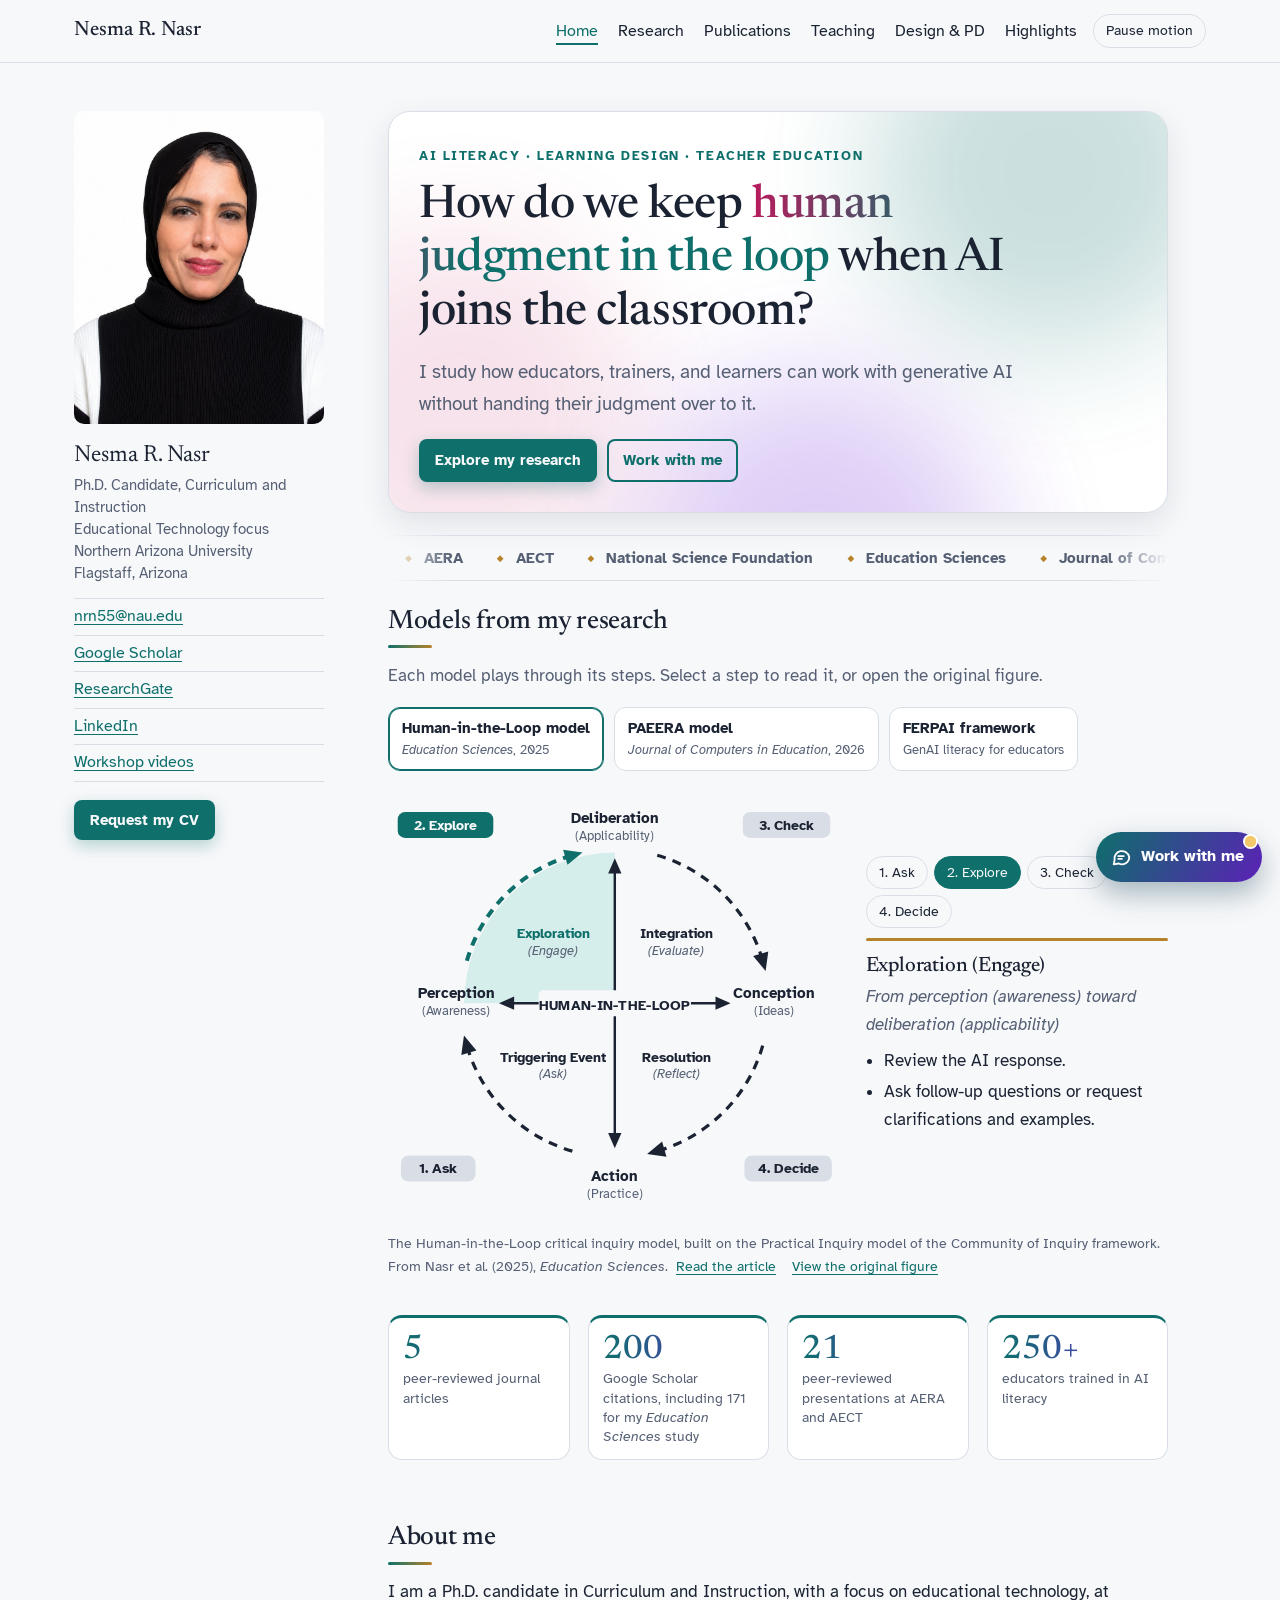
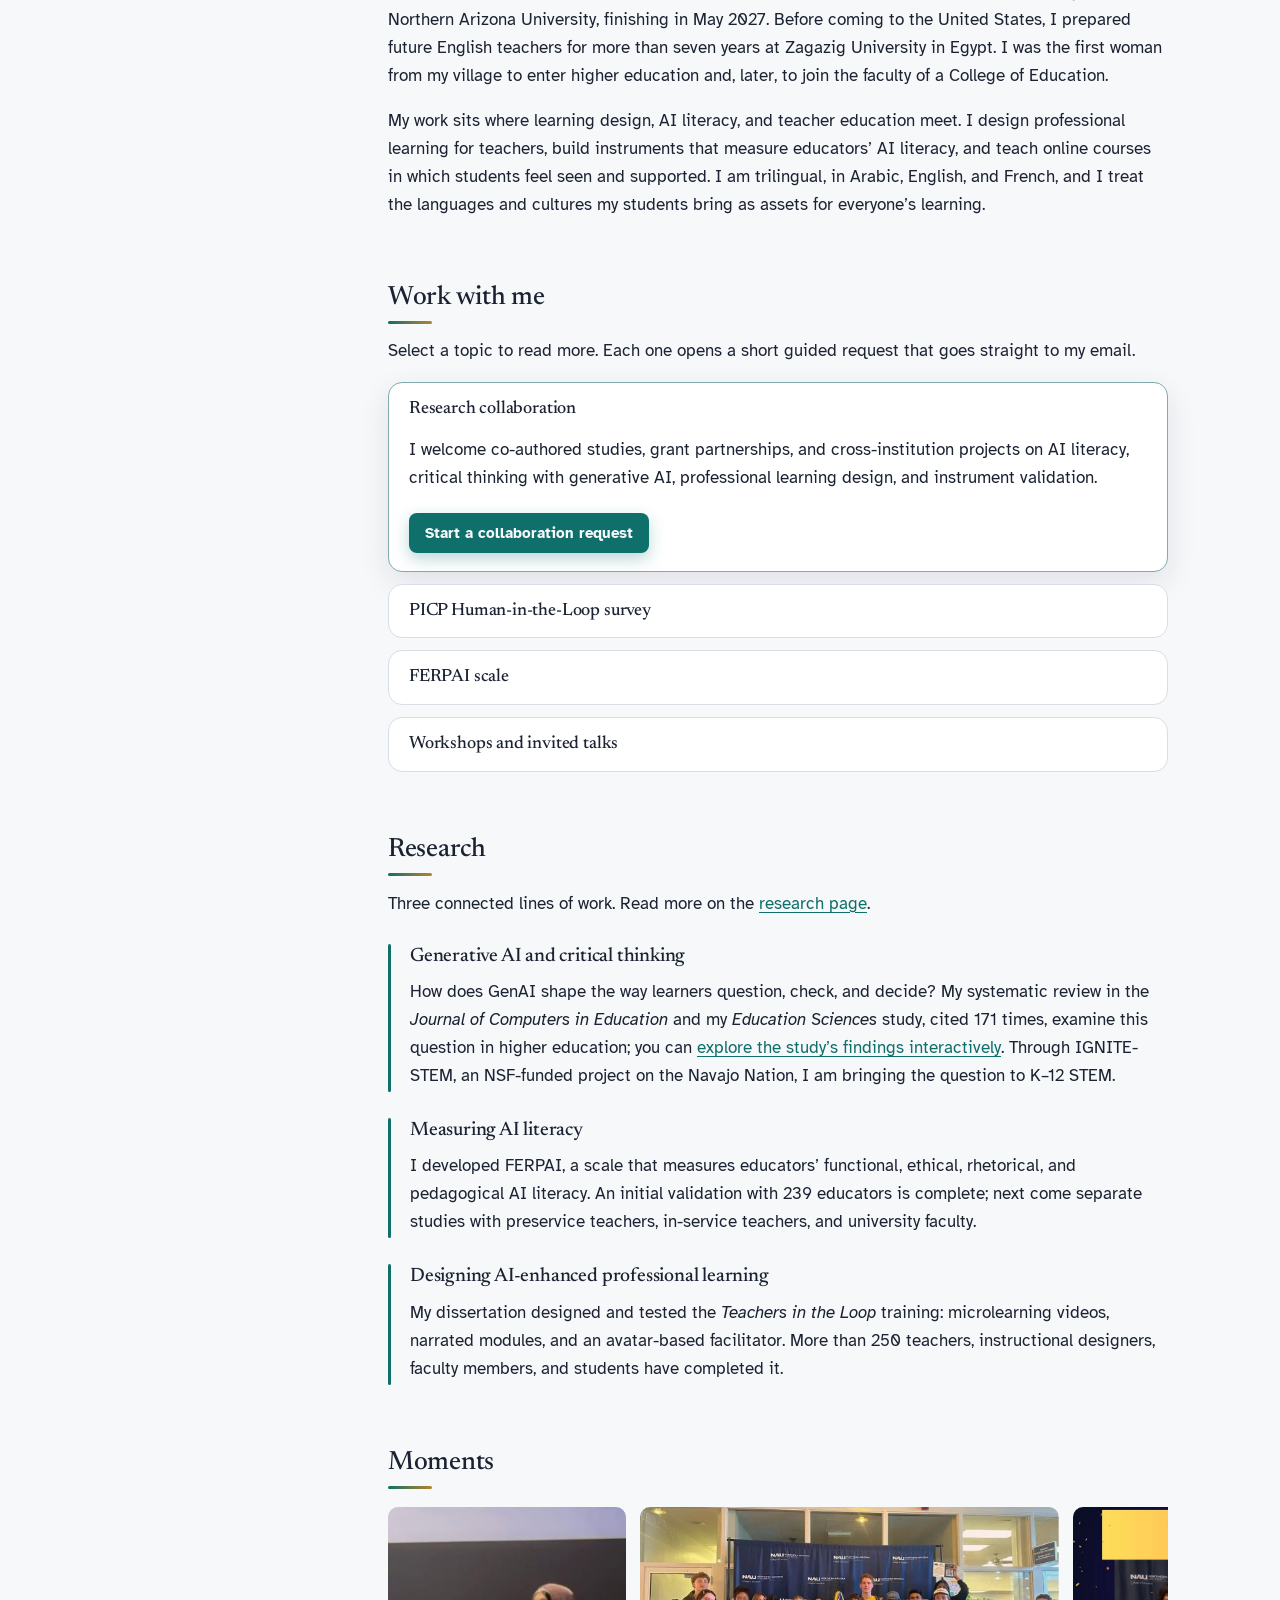
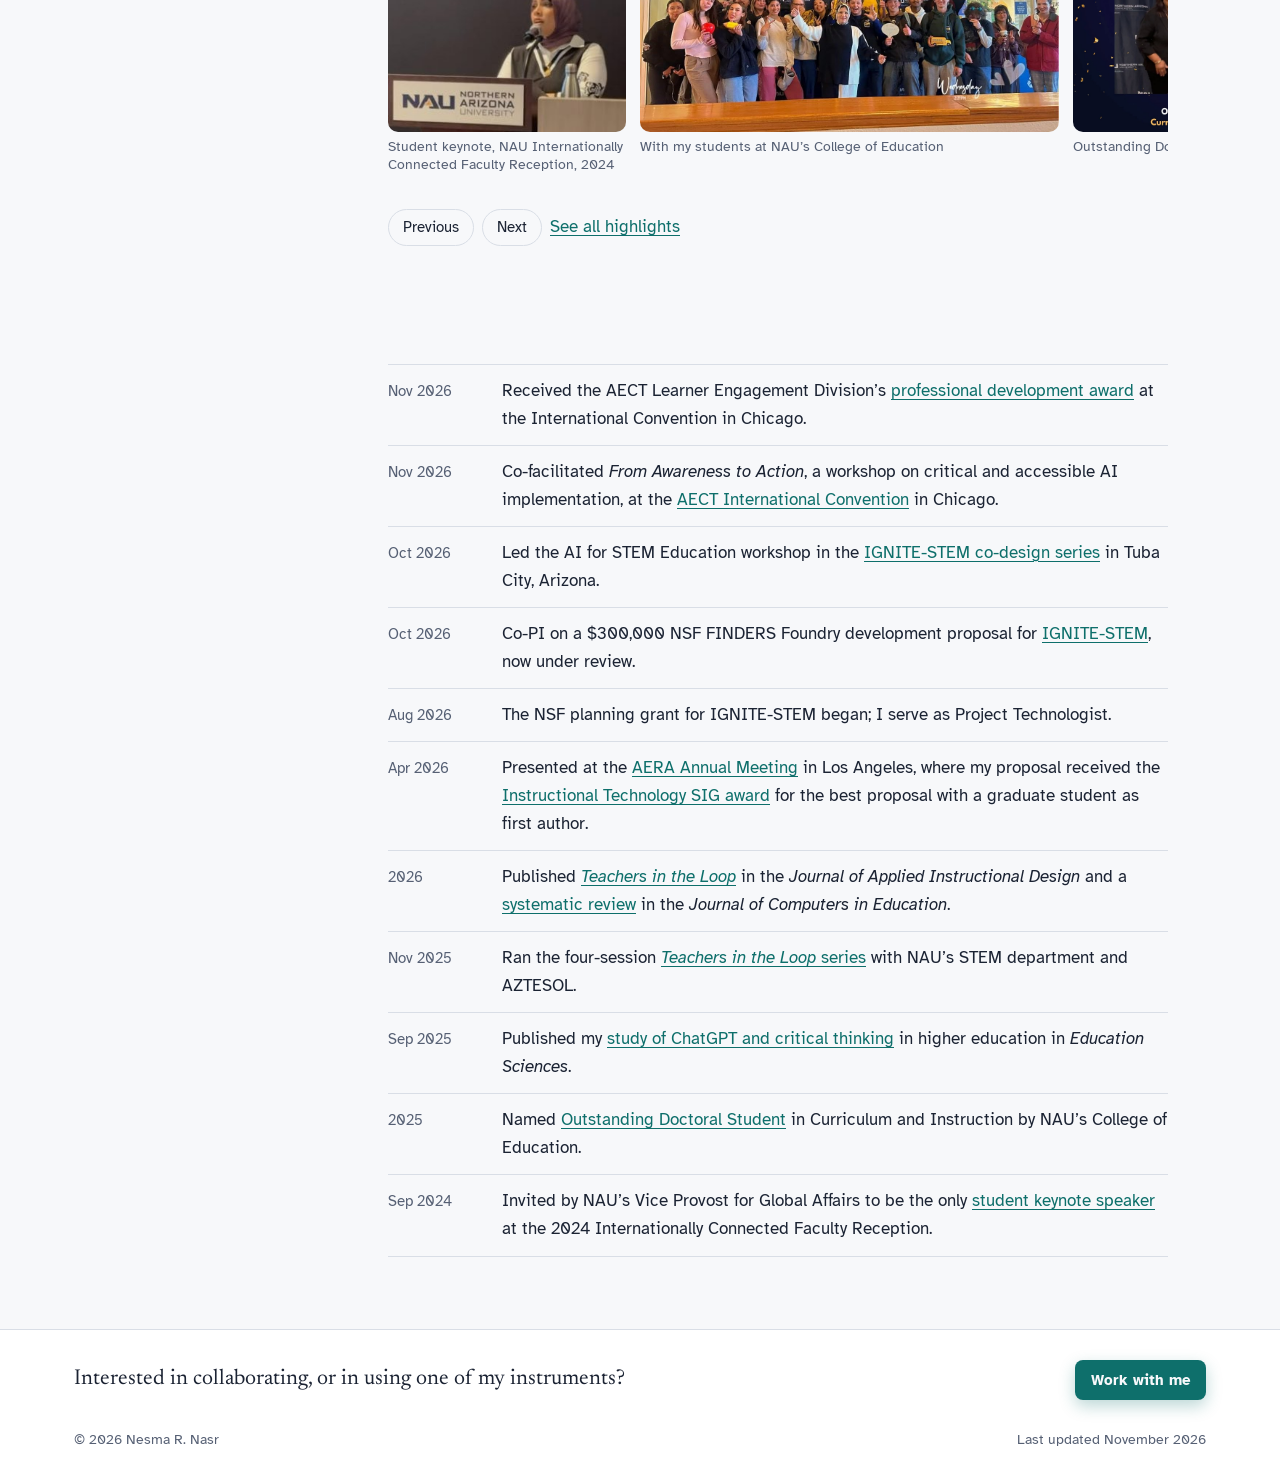
==== commit c8829eec: "Replace workshop photos and list all workshops with full details Co-Authored-By: Claude Fable 5.2 <n" ====
--- a/index.html
+++ b/index.html
@@ -12,7 +12,7 @@
   <link rel="preconnect" href="https://fonts.googleapis.com">
   <link rel="preconnect" href="https://fonts.gstatic.com" crossorigin>
   <link href="https://fonts.googleapis.com/css2?family=Atkinson+Hyperlegible:ital,wght@0,400;0,700;1,400&family=Newsreader:ital,opsz,wght@0,6..72,400;0,6..72,500;0,6..72,600;1,6..72,400&display=swap" rel="stylesheet">
-  <link rel="stylesheet" href="css/style.css?v=20261111d">
+  <link rel="stylesheet" href="css/style.css?v=20261111e">
 </head>
 <body>
   <a class="skip-link" href="#main">Skip to content</a>
@@ -385,7 +385,7 @@
       <span>Last updated November 2026</span>
     </div>
   </footer>
-  <script src="js/site.js?v=20261111d"></script>
-  <script src="js/assistant.js?v=20261111d"></script>
+  <script src="js/site.js?v=20261111e"></script>
+  <script src="js/assistant.js?v=20261111e"></script>
 </body>
 </html>
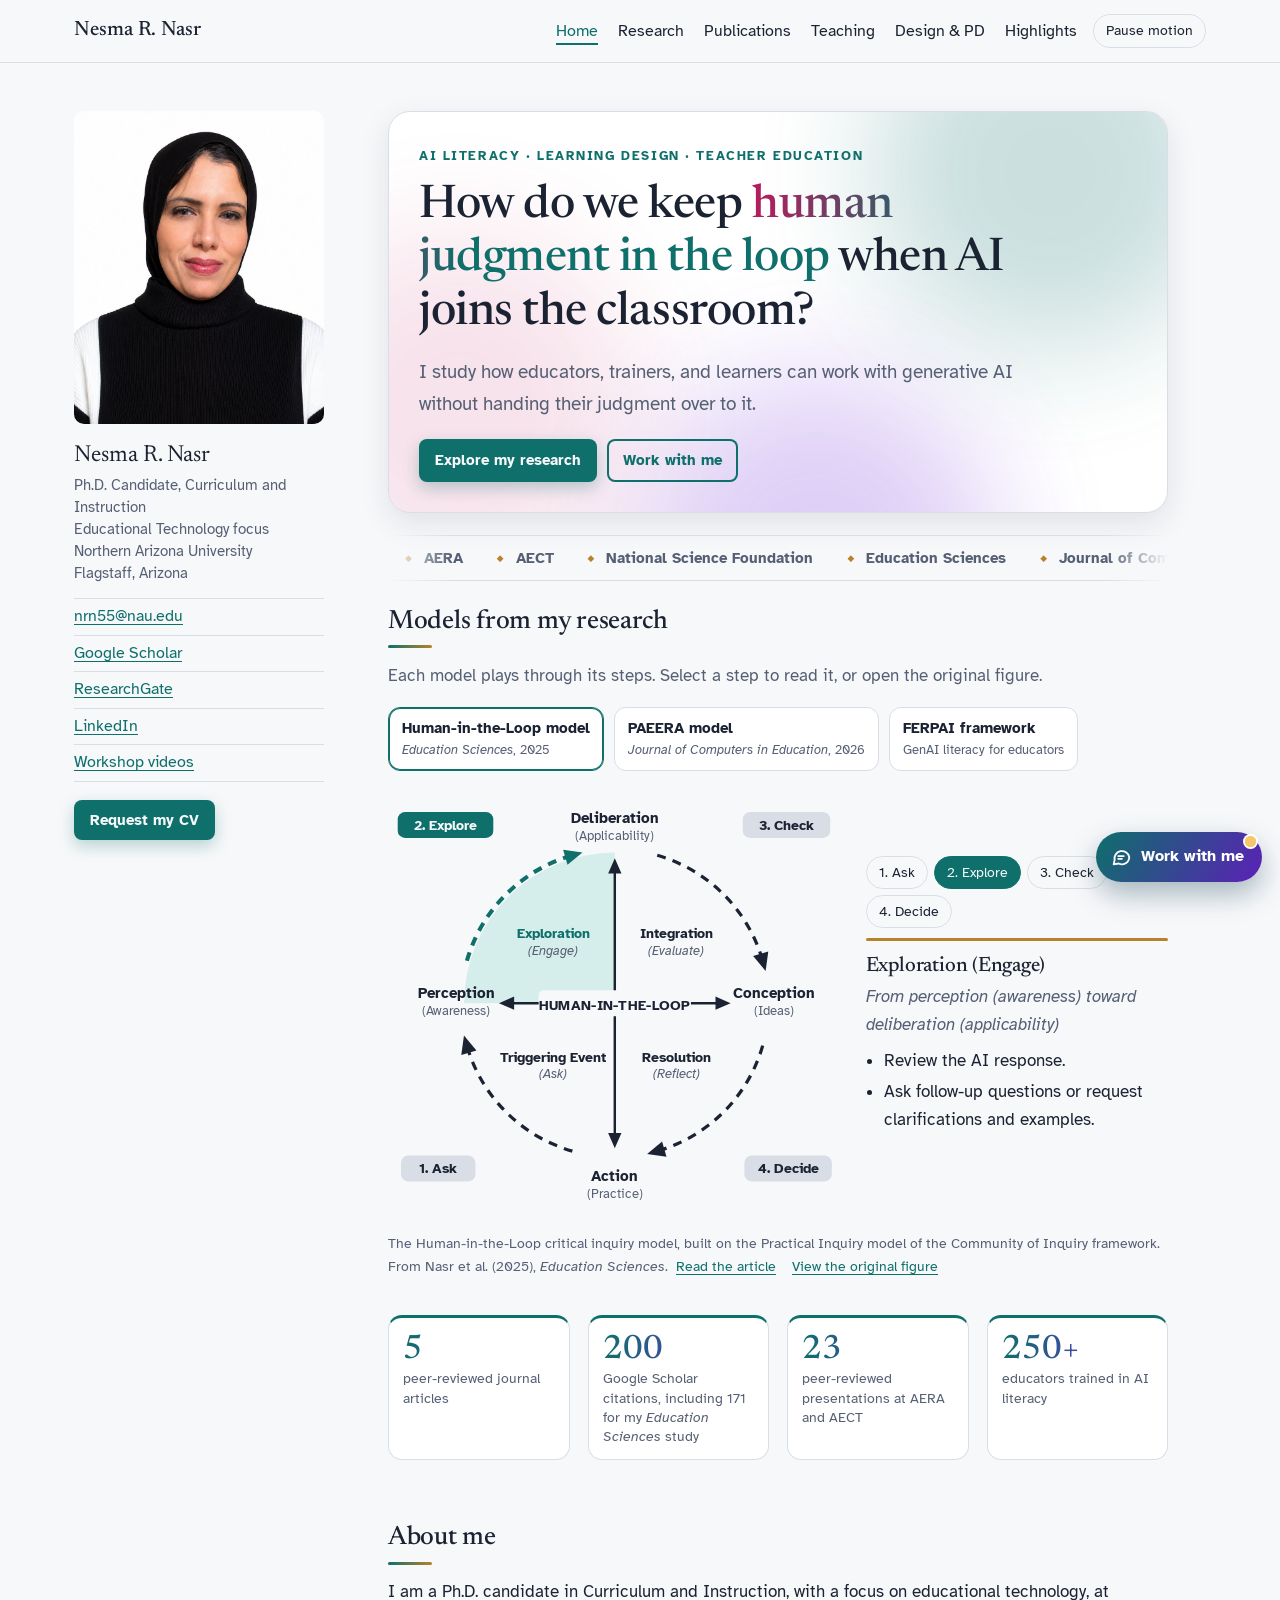
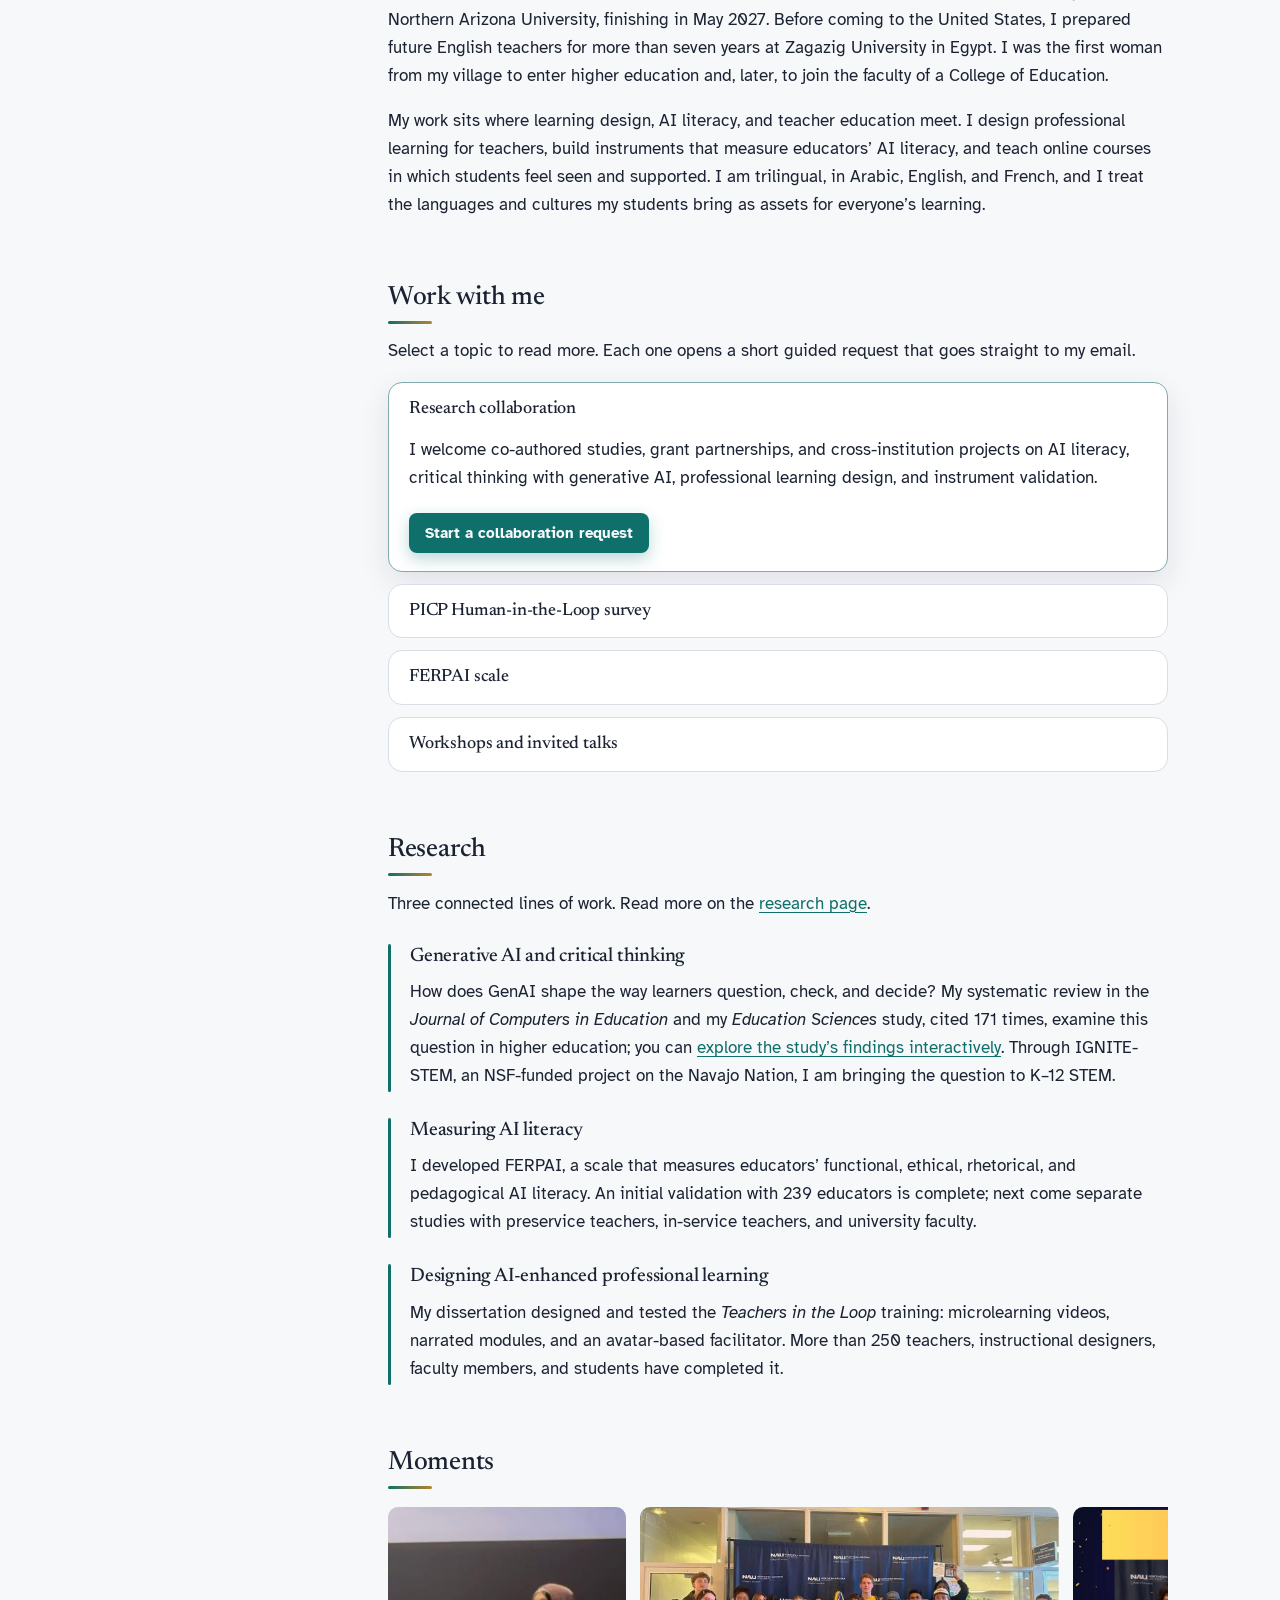
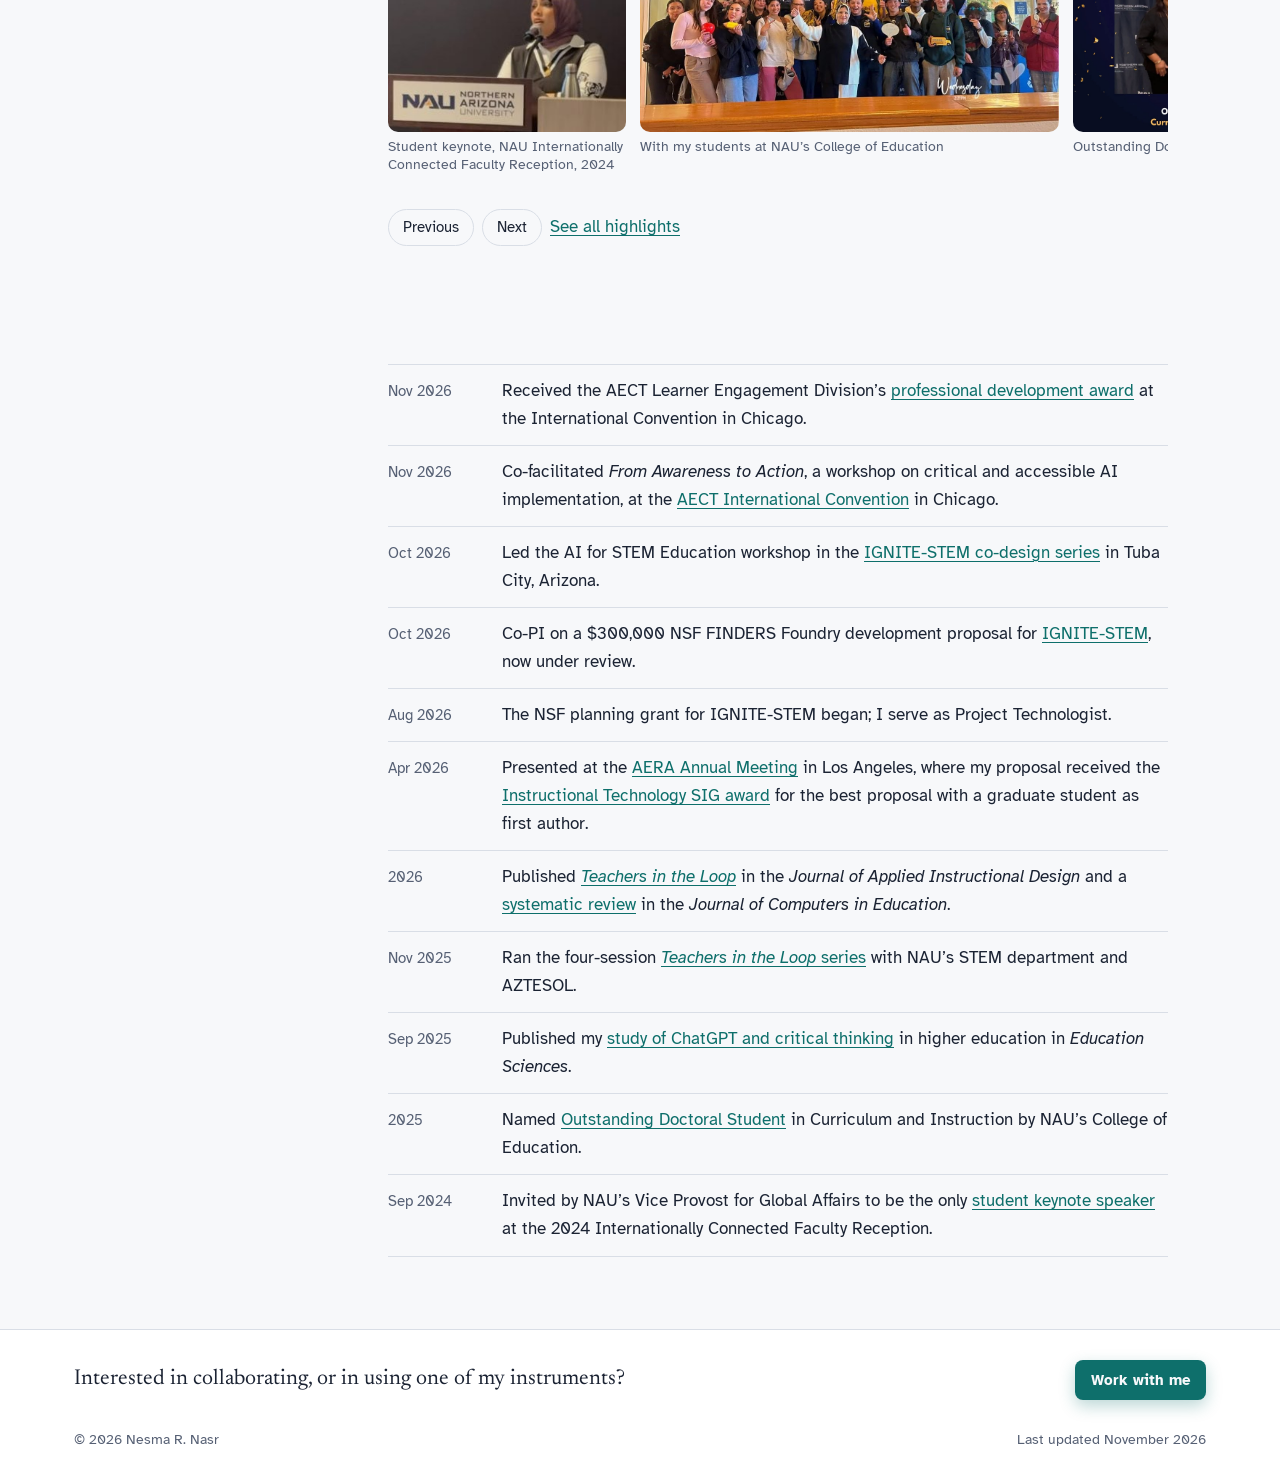
==== commit f5dcd3b5: "Add all workshop pictures; correct presentations count to 23 Co-Authored-By: Claude Fable 5.2 <norep" ====
--- a/index.html
+++ b/index.html
@@ -12,7 +12,7 @@
   <link rel="preconnect" href="https://fonts.googleapis.com">
   <link rel="preconnect" href="https://fonts.gstatic.com" crossorigin>
   <link href="https://fonts.googleapis.com/css2?family=Atkinson+Hyperlegible:ital,wght@0,400;0,700;1,400&family=Newsreader:ital,opsz,wght@0,6..72,400;0,6..72,500;0,6..72,600;1,6..72,400&display=swap" rel="stylesheet">
-  <link rel="stylesheet" href="css/style.css?v=20261111e">
+  <link rel="stylesheet" href="css/style.css?v=20261111f">
 </head>
 <body>
   <a class="skip-link" href="#main">Skip to content</a>
@@ -281,7 +281,7 @@
       <ul class="stats" data-stagger aria-label="At a glance">
         <li><strong data-count="5">5</strong><span>peer-reviewed journal articles</span></li>
         <li><strong data-count="200">200</strong><span>Google Scholar citations, including 171 for my <em>Education Sciences</em> study</span></li>
-        <li><strong data-count="21">21</strong><span>peer-reviewed presentations at AERA and AECT</span></li>
+        <li><strong data-count="23">23</strong><span>peer-reviewed presentations at AERA and AECT</span></li>
         <li><strong data-count="250" data-suffix="+">250+</strong><span>educators trained in AI literacy</span></li>
       </ul>
 
@@ -385,7 +385,7 @@
       <span>Last updated November 2026</span>
     </div>
   </footer>
-  <script src="js/site.js?v=20261111e"></script>
-  <script src="js/assistant.js?v=20261111e"></script>
+  <script src="js/site.js?v=20261111f"></script>
+  <script src="js/assistant.js?v=20261111f"></script>
 </body>
 </html>
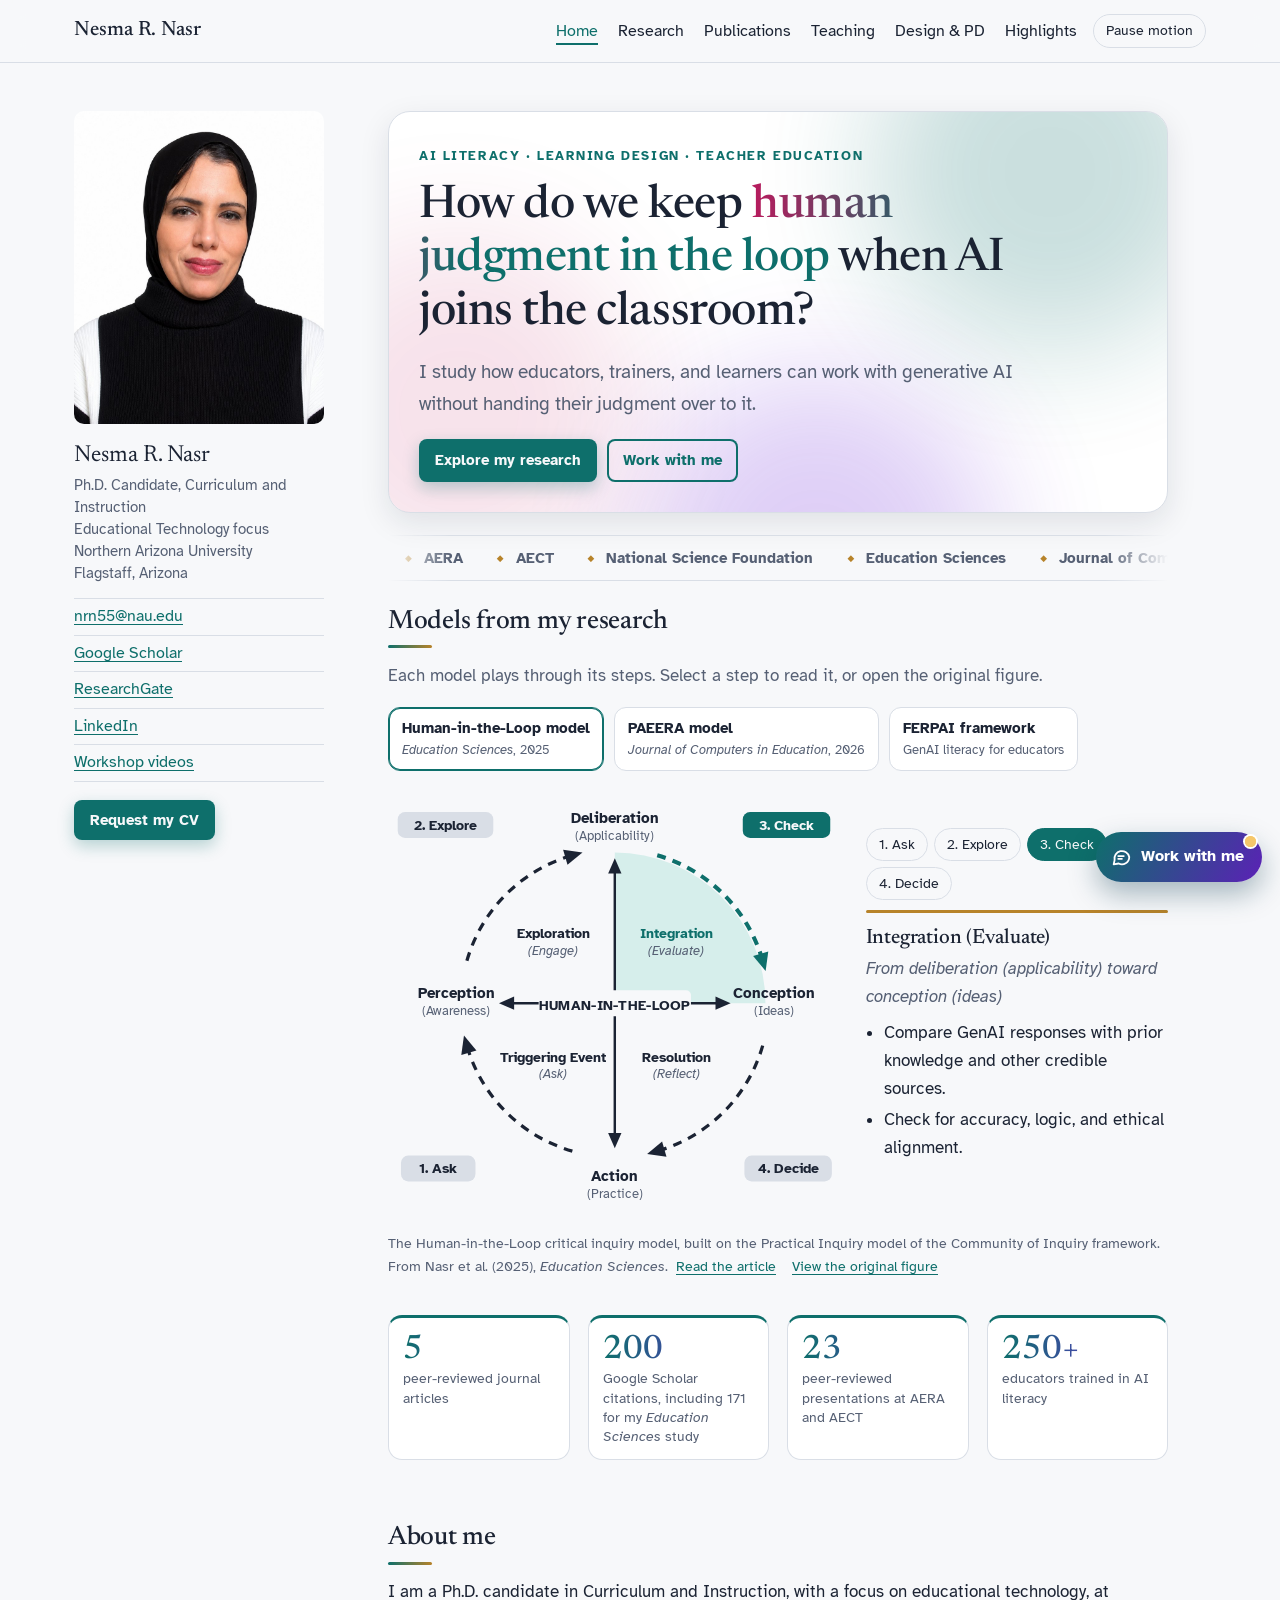
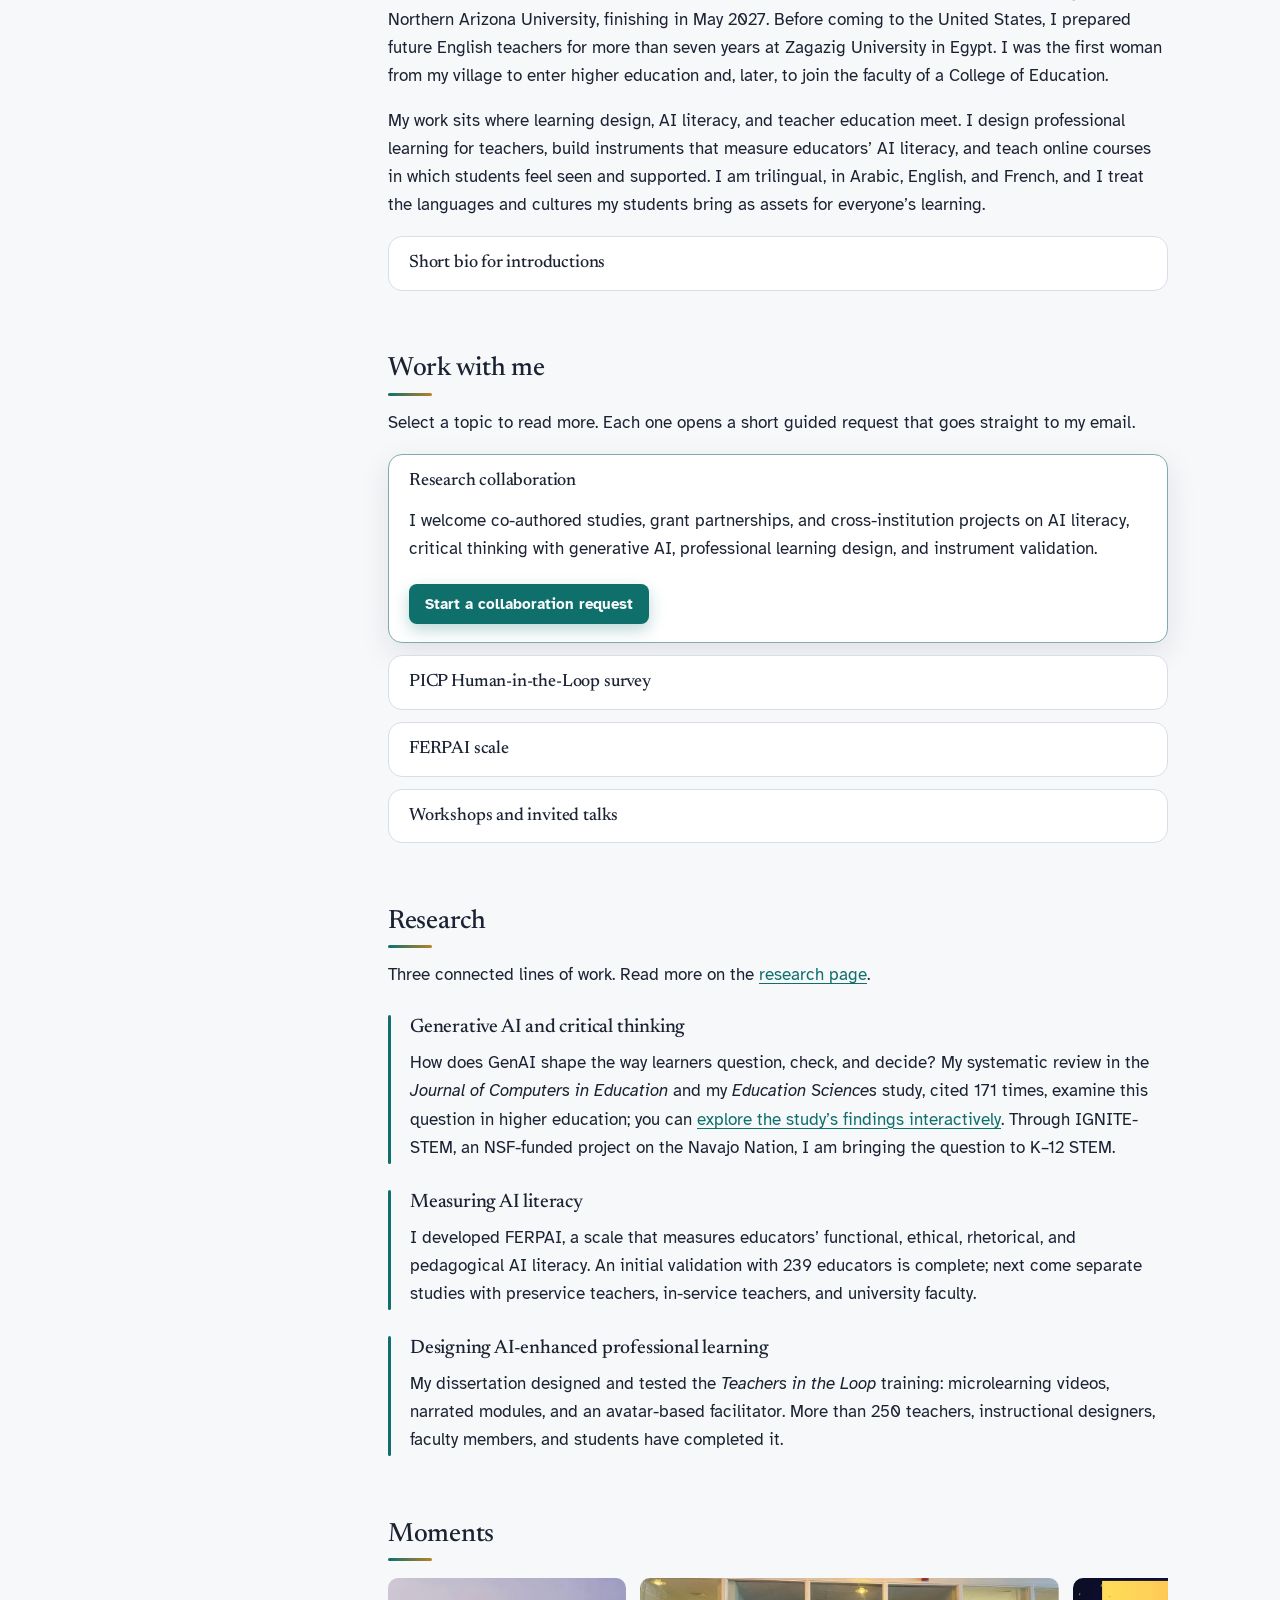
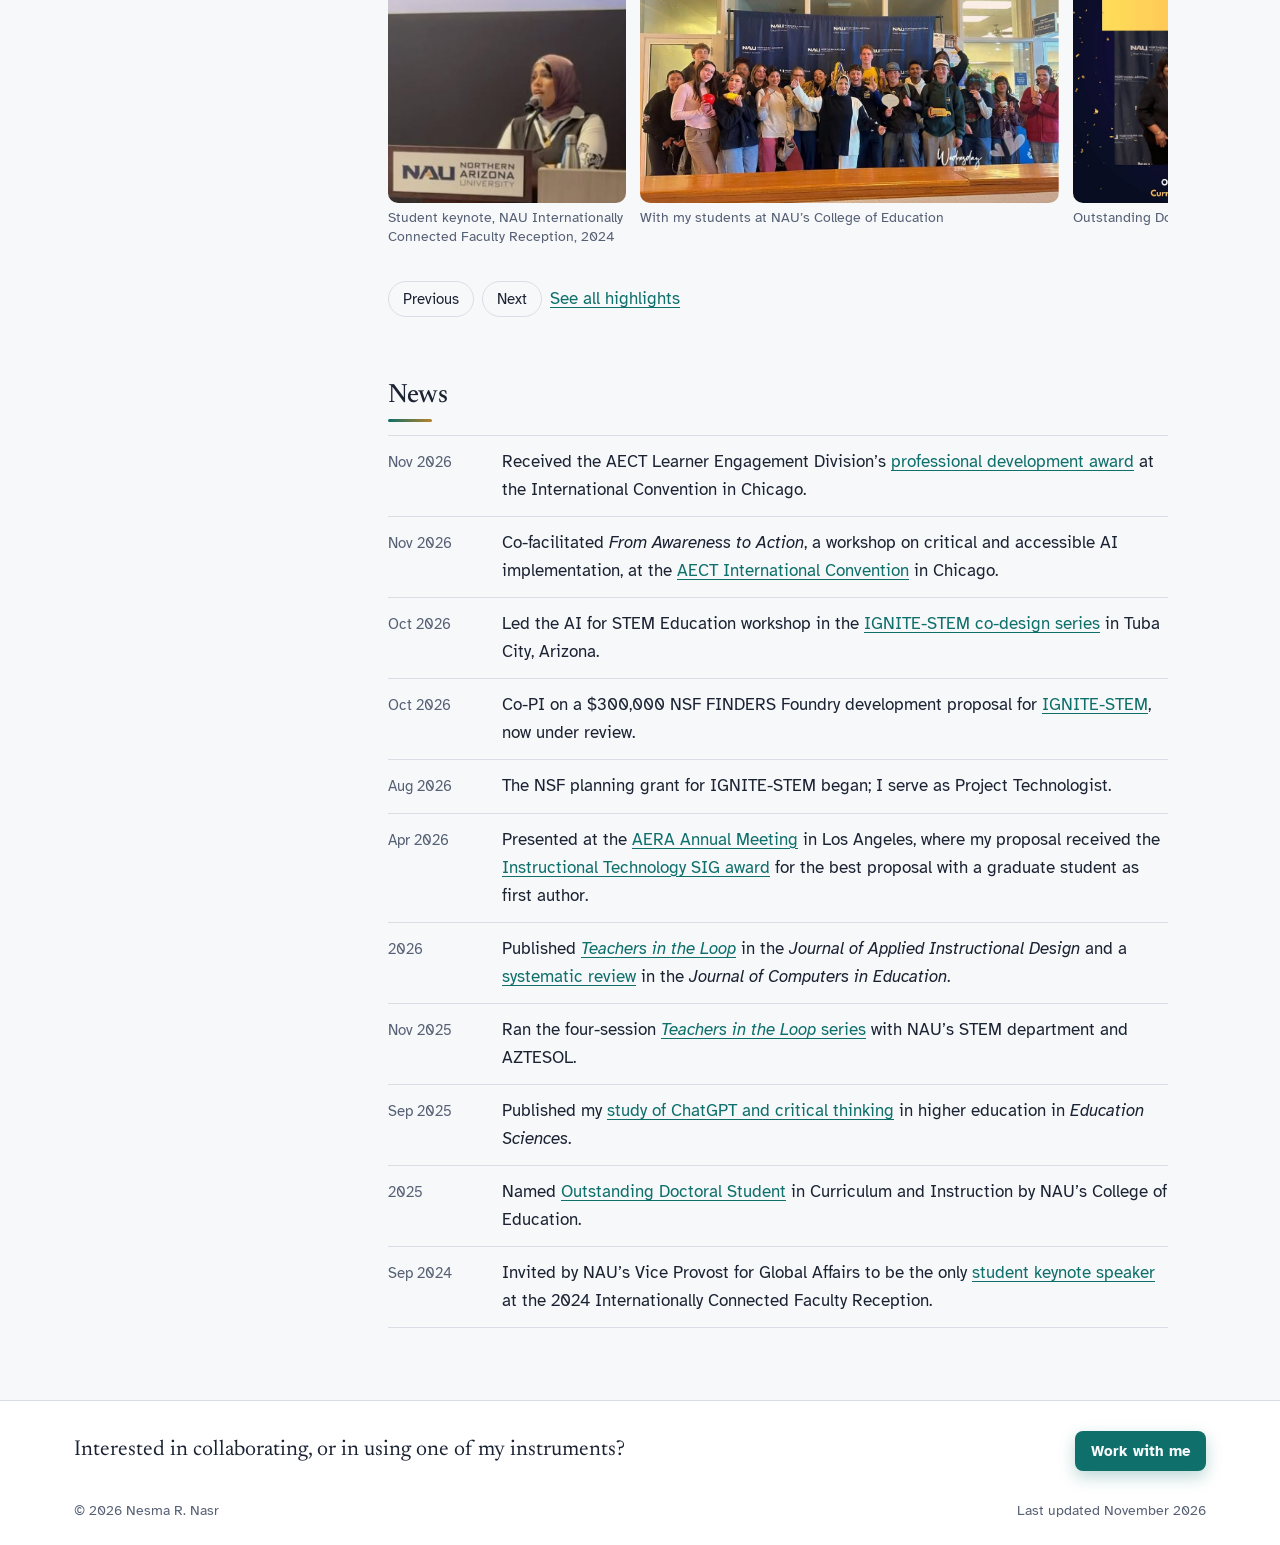
==== commit 8aa65c92: "Add short bio with instructional design and technology Co-Authored-By: Claude Fable 5.2 <noreply@ant" ====
--- a/index.html
+++ b/index.html
@@ -289,6 +289,13 @@
         <h2 id="about">About me</h2>
         <p>I am a Ph.D. candidate in Curriculum and Instruction, with a focus on educational technology, at Northern Arizona University, finishing in May 2027. Before coming to the United States, I prepared future English teachers for more than seven years at Zagazig University in Egypt. I was the first woman from my village to enter higher education and, later, to join the faculty of a College of Education.</p>
         <p>My work sits where learning design, AI literacy, and teacher education meet. I design professional learning for teachers, build instruments that measure educators’ AI literacy, and teach online courses in which students feel seen and supported. I am trilingual, in Arabic, English, and French, and I treat the languages and cultures my students bring as assets for everyone’s learning.</p>
+        <details class="acc" id="bio">
+          <summary><h3>Short bio for introductions</h3></summary>
+          <div class="acc-body">
+            <p>Nesma Nasr is a Ph.D. candidate in Curriculum and Instruction, with a focus on educational technology, at Northern Arizona University. She has more than 13 years of teaching experience across K–12 and higher education. Her teaching and research are interdisciplinary, spanning instructional design and technology, practicum-based teacher preparation, multicultural education, language education, and AI literacy and critical thinking in educational contexts. As an instructional designer, she builds online courses, microlearning videos, and professional development for educators, and she studies how well those designs support learning. She has given more than 16 presentations on AI in education, AI literacy, and critical thinking at the American Educational Research Association (AERA) and the Association for Educational Communications and Technology (AECT), and she has delivered more than 10 training sessions and workshops on AI literacy and AI pedagogy for a range of organizations.</p>
+            <p>At NAU, she teaches graduate and undergraduate courses. Among them is a graduate educational technology course she designed on how artificial intelligence is reshaping teaching and learning across K–12 and higher education. She also designed a graduate course in which each student takes a GenAI-enhanced course through the full instructional design cycle, from proposal to peer review. She was named NAU’s 2025 Outstanding Doctoral Student in Curriculum and Instruction and is the AECT Earl F. Strohbehn Intern for 2025–2026. She holds leadership roles in AECT’s Learner Engagement and International Divisions and serves as Social Media and Website Editor for the AERA Graduate Student Council.</p>
+          </div>
+        </details>
       </section>
 
       <section class="services" id="work-with-me" data-reveal>
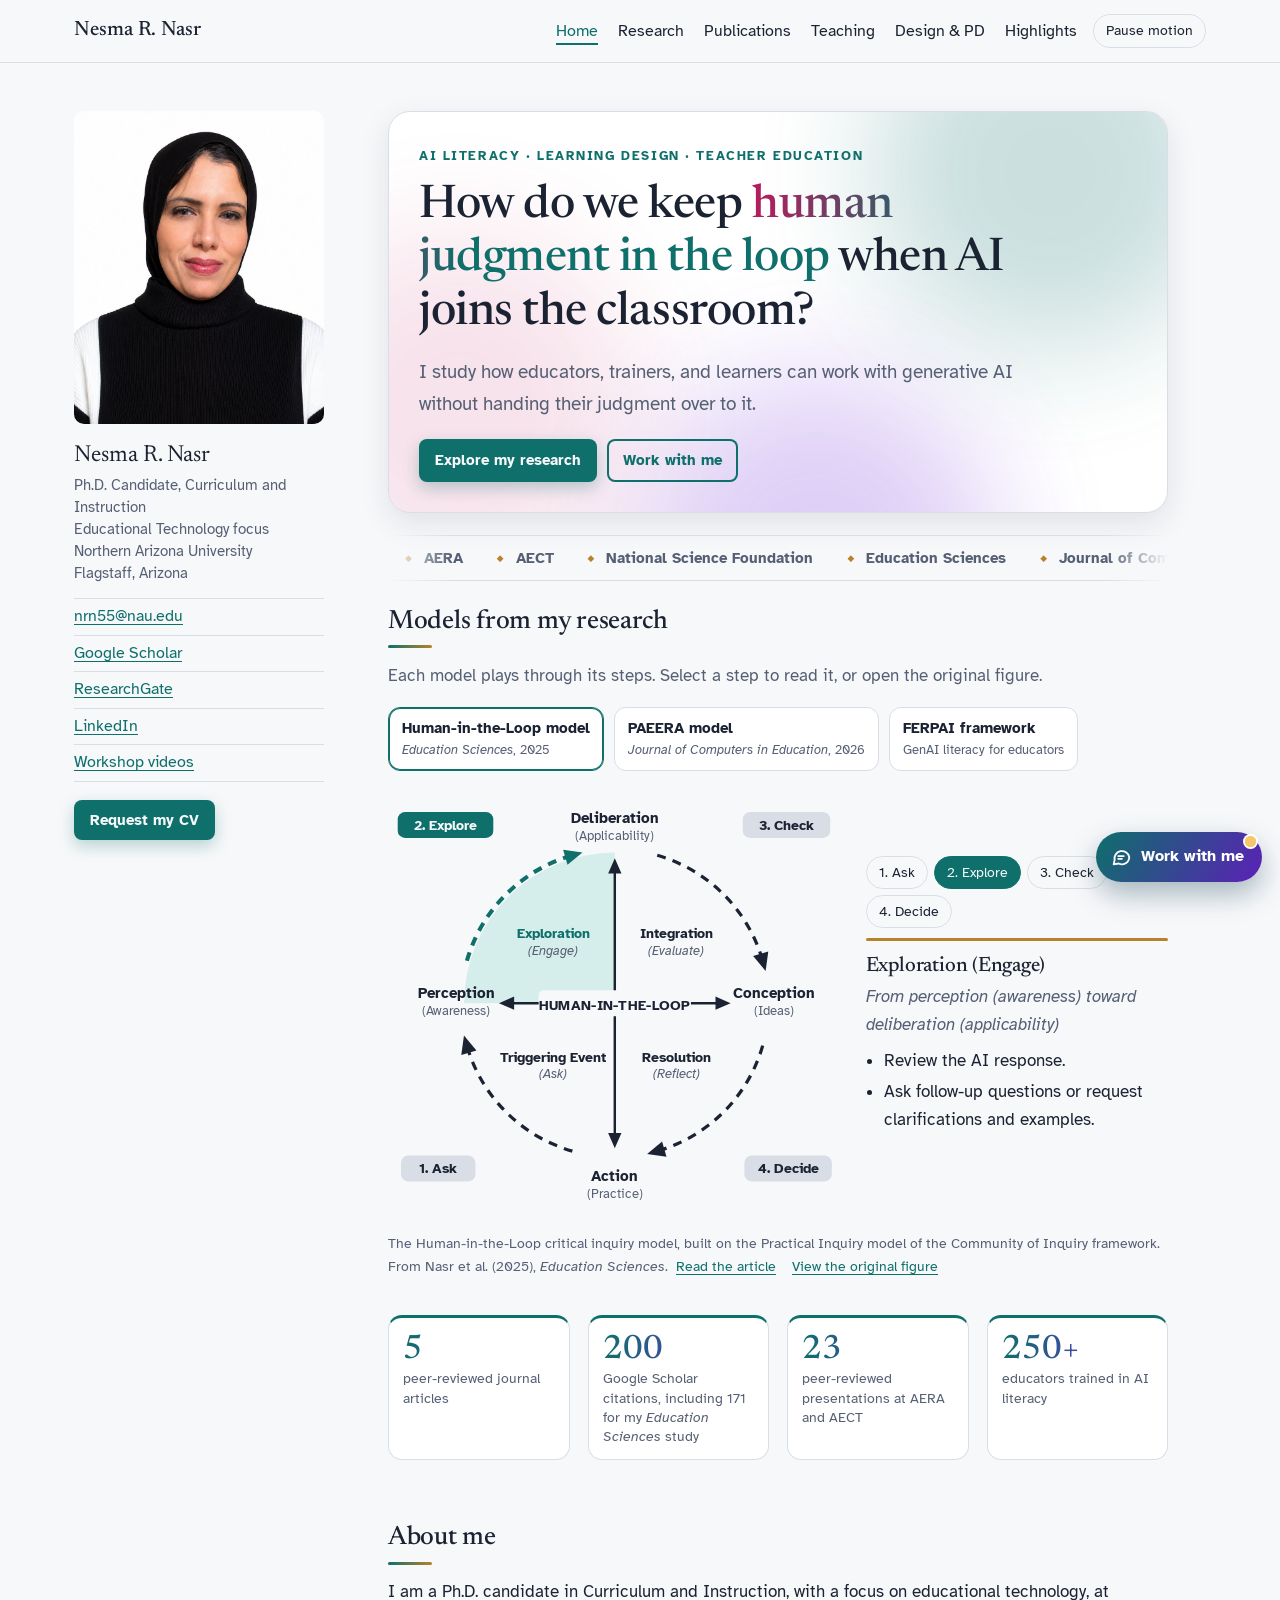
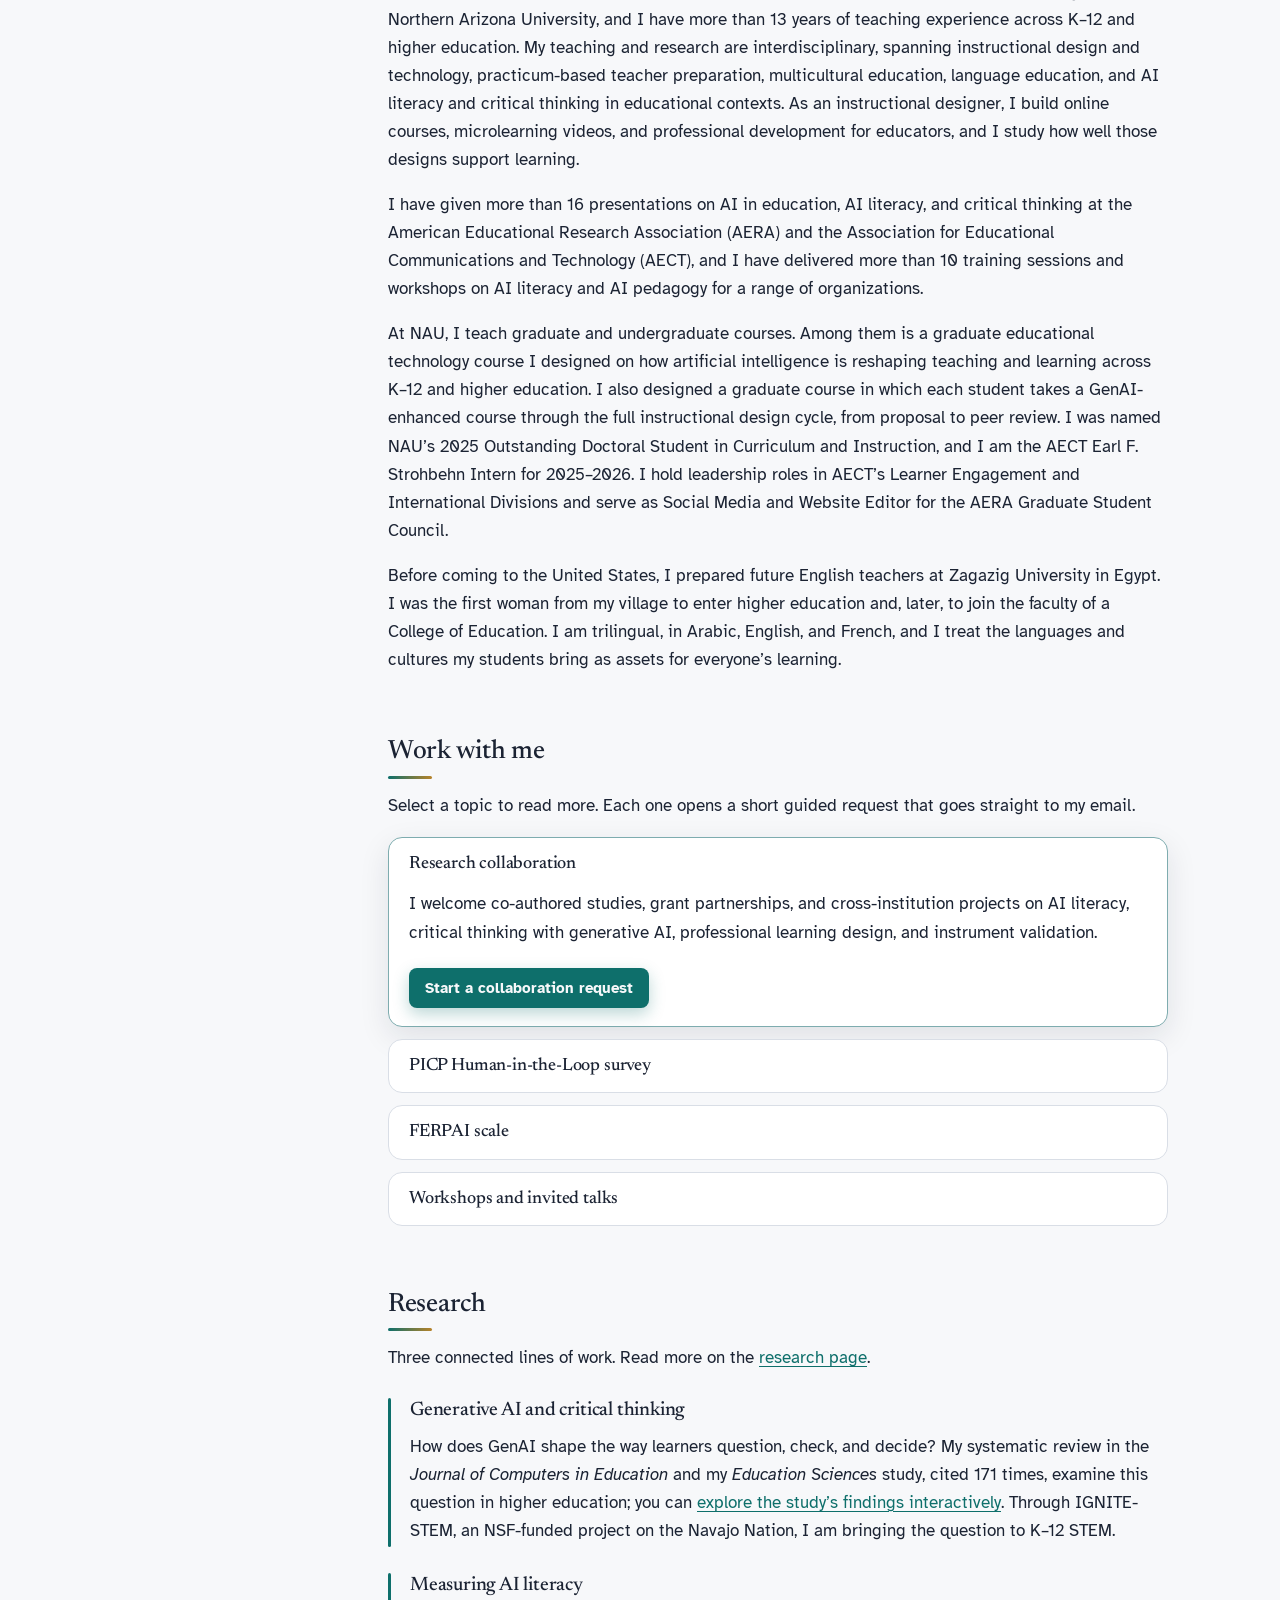
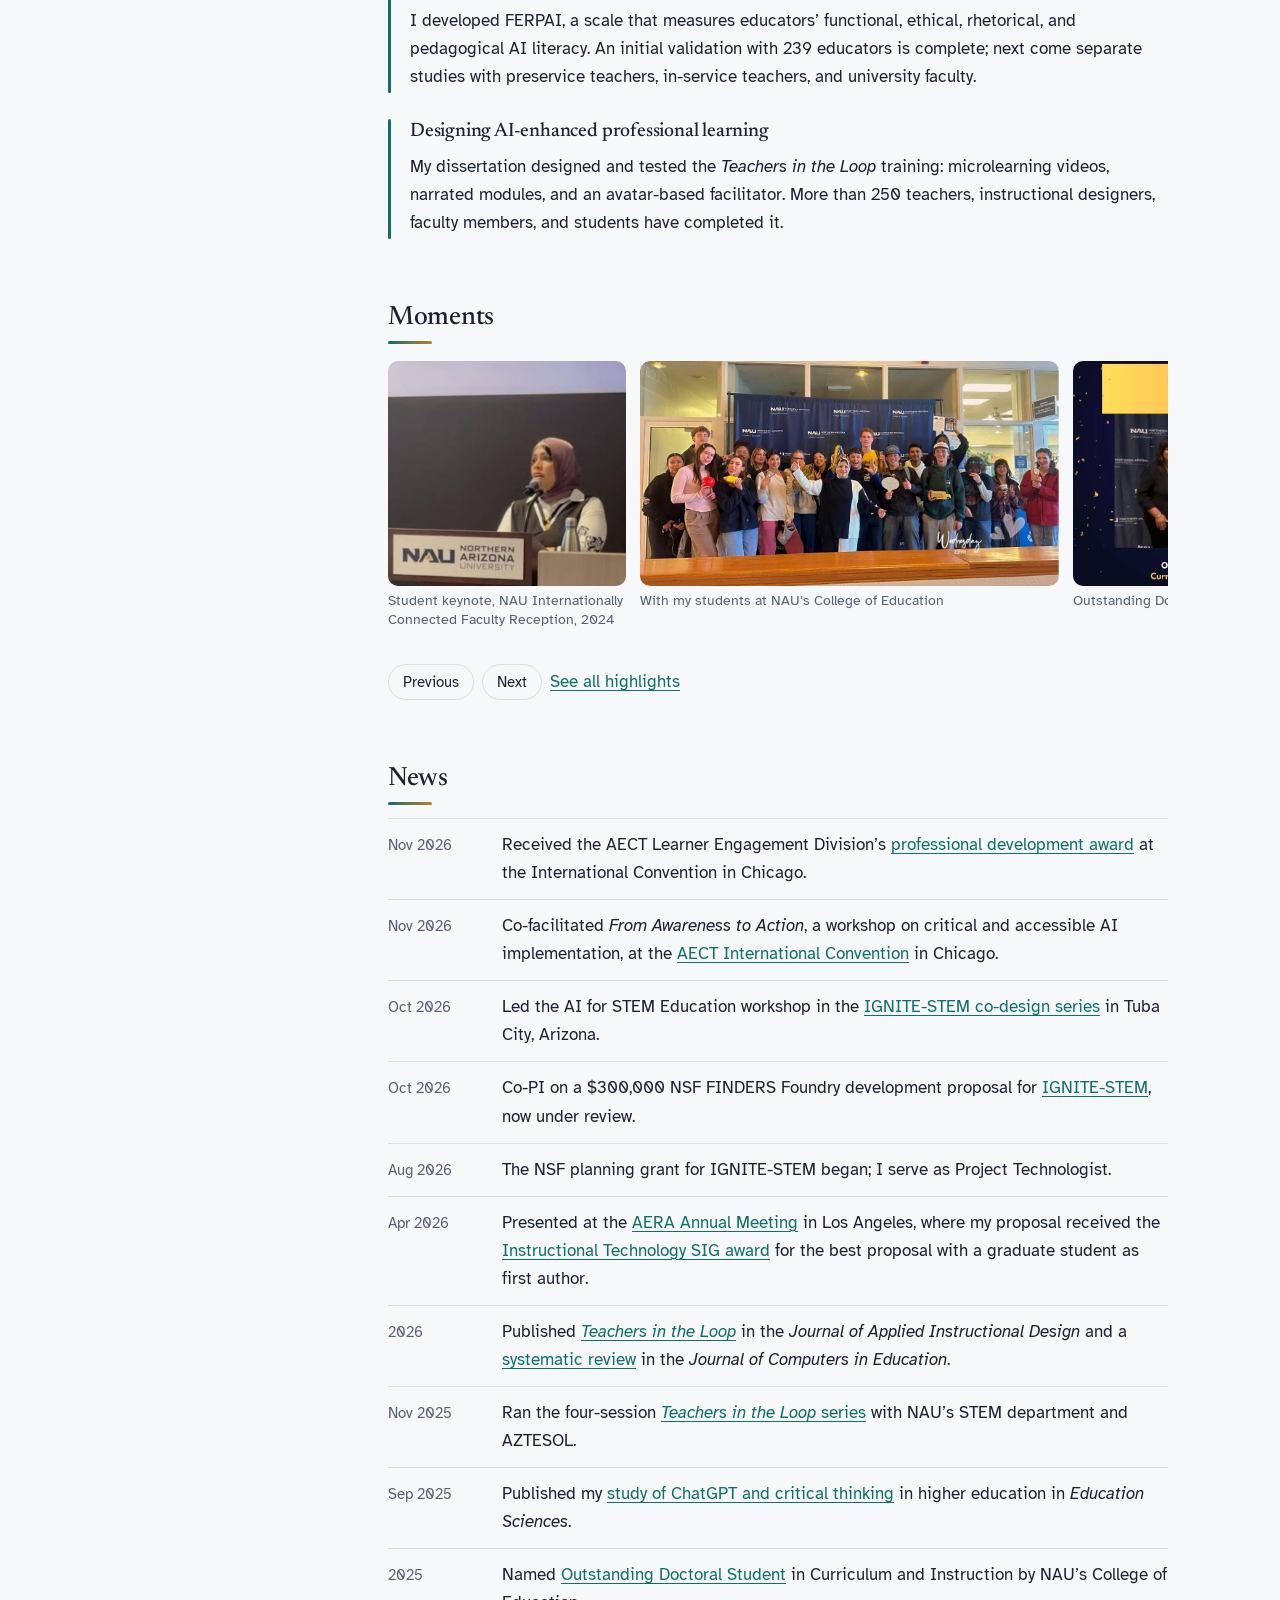
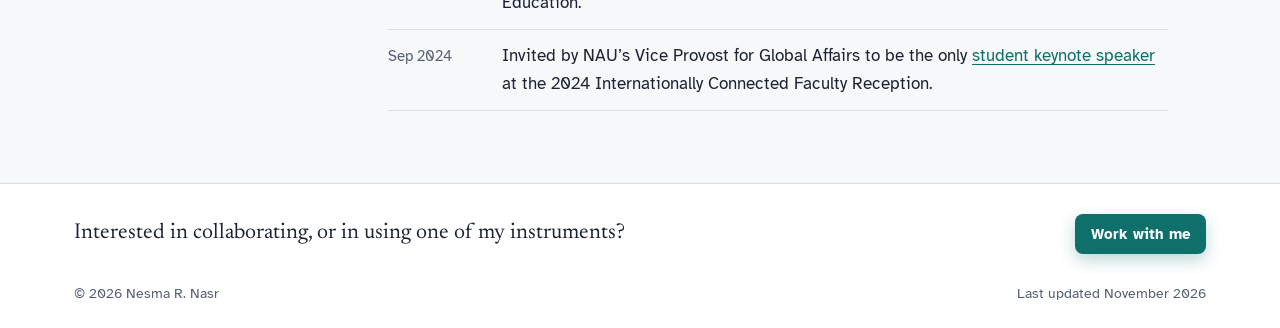
==== commit cf208760: "Use the new bio as the About me text Co-Authored-By: Claude Fable 5.2 <noreply@anthropic.com> Claude" ====
--- a/index.html
+++ b/index.html
@@ -287,15 +287,10 @@
 
       <section data-reveal>
         <h2 id="about">About me</h2>
-        <p>I am a Ph.D. candidate in Curriculum and Instruction, with a focus on educational technology, at Northern Arizona University, finishing in May 2027. Before coming to the United States, I prepared future English teachers for more than seven years at Zagazig University in Egypt. I was the first woman from my village to enter higher education and, later, to join the faculty of a College of Education.</p>
-        <p>My work sits where learning design, AI literacy, and teacher education meet. I design professional learning for teachers, build instruments that measure educators’ AI literacy, and teach online courses in which students feel seen and supported. I am trilingual, in Arabic, English, and French, and I treat the languages and cultures my students bring as assets for everyone’s learning.</p>
-        <details class="acc" id="bio">
-          <summary><h3>Short bio for introductions</h3></summary>
-          <div class="acc-body">
-            <p>Nesma Nasr is a Ph.D. candidate in Curriculum and Instruction, with a focus on educational technology, at Northern Arizona University. She has more than 13 years of teaching experience across K–12 and higher education. Her teaching and research are interdisciplinary, spanning instructional design and technology, practicum-based teacher preparation, multicultural education, language education, and AI literacy and critical thinking in educational contexts. As an instructional designer, she builds online courses, microlearning videos, and professional development for educators, and she studies how well those designs support learning. She has given more than 16 presentations on AI in education, AI literacy, and critical thinking at the American Educational Research Association (AERA) and the Association for Educational Communications and Technology (AECT), and she has delivered more than 10 training sessions and workshops on AI literacy and AI pedagogy for a range of organizations.</p>
-            <p>At NAU, she teaches graduate and undergraduate courses. Among them is a graduate educational technology course she designed on how artificial intelligence is reshaping teaching and learning across K–12 and higher education. She also designed a graduate course in which each student takes a GenAI-enhanced course through the full instructional design cycle, from proposal to peer review. She was named NAU’s 2025 Outstanding Doctoral Student in Curriculum and Instruction and is the AECT Earl F. Strohbehn Intern for 2025–2026. She holds leadership roles in AECT’s Learner Engagement and International Divisions and serves as Social Media and Website Editor for the AERA Graduate Student Council.</p>
-          </div>
-        </details>
+        <p>I am a Ph.D. candidate in Curriculum and Instruction, with a focus on educational technology, at Northern Arizona University, and I have more than 13 years of teaching experience across K–12 and higher education. My teaching and research are interdisciplinary, spanning instructional design and technology, practicum-based teacher preparation, multicultural education, language education, and AI literacy and critical thinking in educational contexts. As an instructional designer, I build online courses, microlearning videos, and professional development for educators, and I study how well those designs support learning.</p>
+        <p>I have given more than 16 presentations on AI in education, AI literacy, and critical thinking at the American Educational Research Association (AERA) and the Association for Educational Communications and Technology (AECT), and I have delivered more than 10 training sessions and workshops on AI literacy and AI pedagogy for a range of organizations.</p>
+        <p>At NAU, I teach graduate and undergraduate courses. Among them is a graduate educational technology course I designed on how artificial intelligence is reshaping teaching and learning across K–12 and higher education. I also designed a graduate course in which each student takes a GenAI-enhanced course through the full instructional design cycle, from proposal to peer review. I was named NAU’s 2025 Outstanding Doctoral Student in Curriculum and Instruction, and I am the AECT Earl F. Strohbehn Intern for 2025–2026. I hold leadership roles in AECT’s Learner Engagement and International Divisions and serve as Social Media and Website Editor for the AERA Graduate Student Council.</p>
+        <p>Before coming to the United States, I prepared future English teachers at Zagazig University in Egypt. I was the first woman from my village to enter higher education and, later, to join the faculty of a College of Education. I am trilingual, in Arabic, English, and French, and I treat the languages and cultures my students bring as assets for everyone’s learning.</p>
       </section>
 
       <section class="services" id="work-with-me" data-reveal>
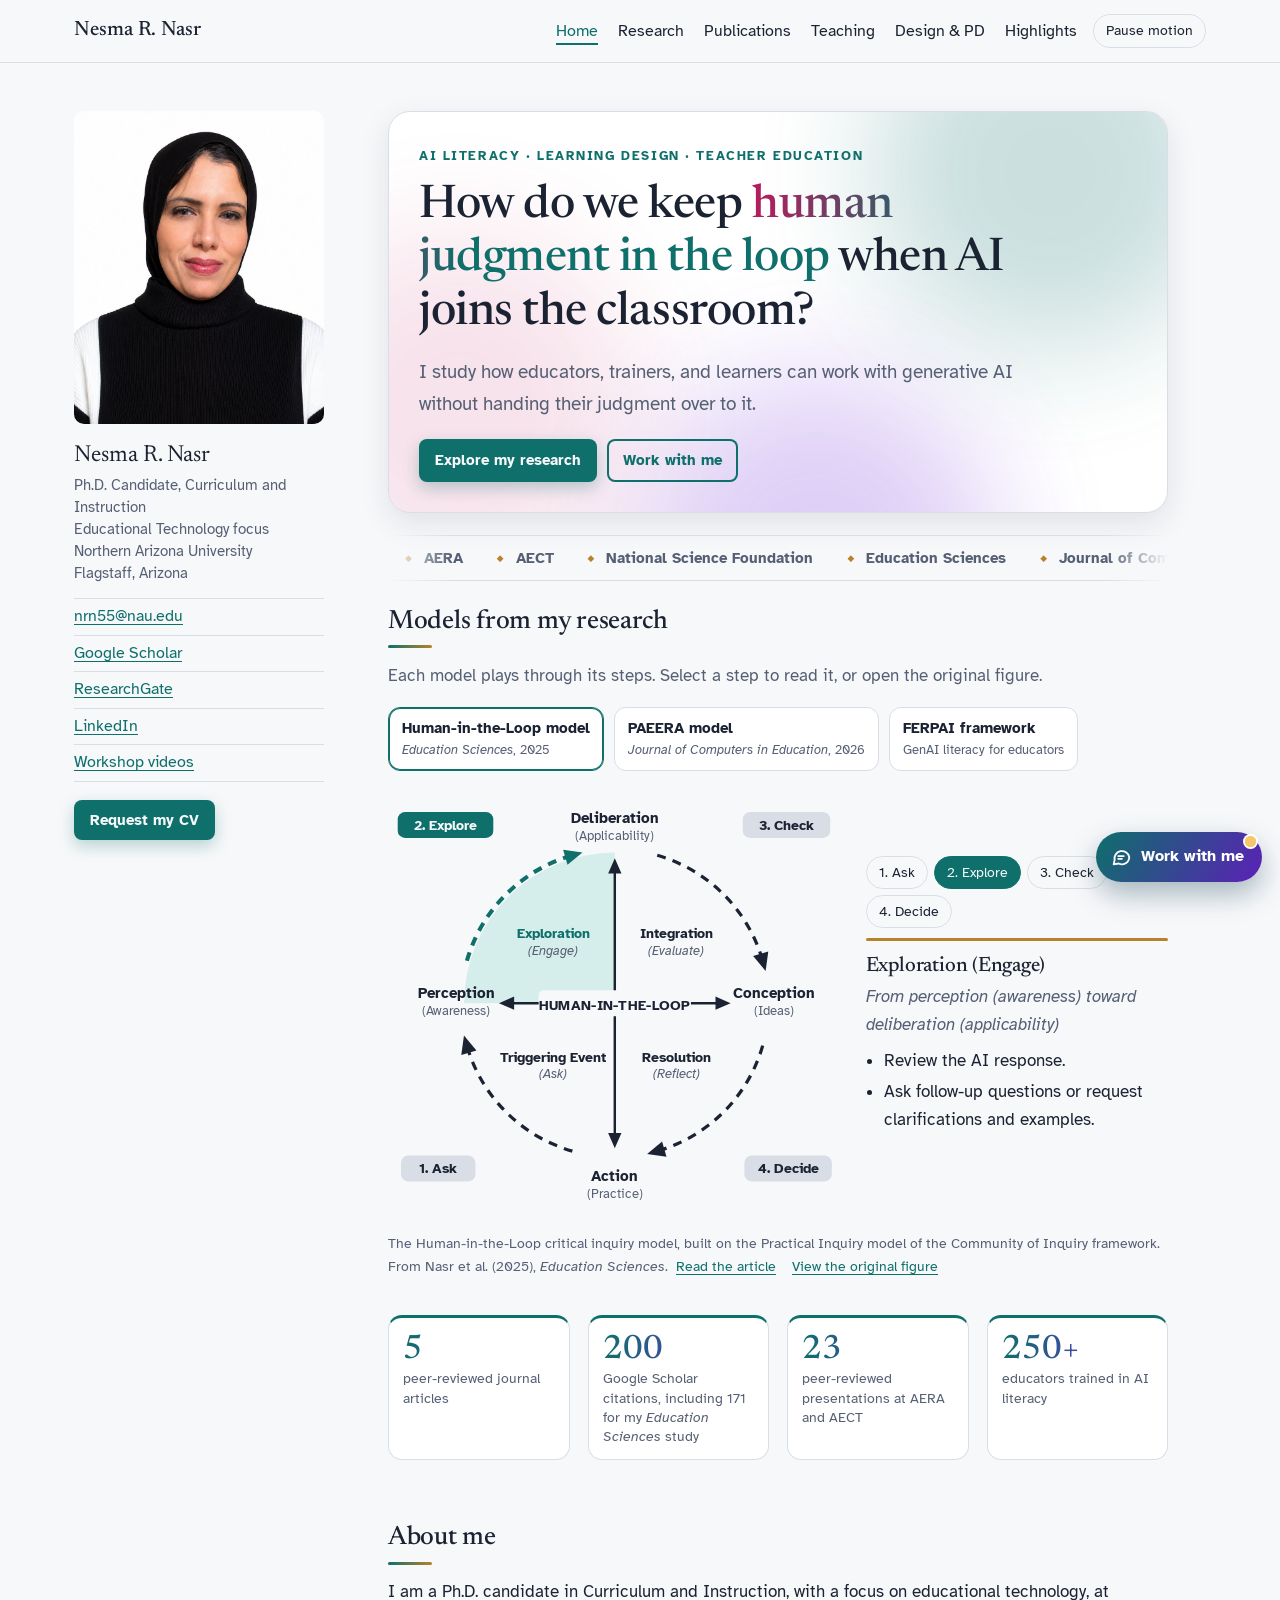
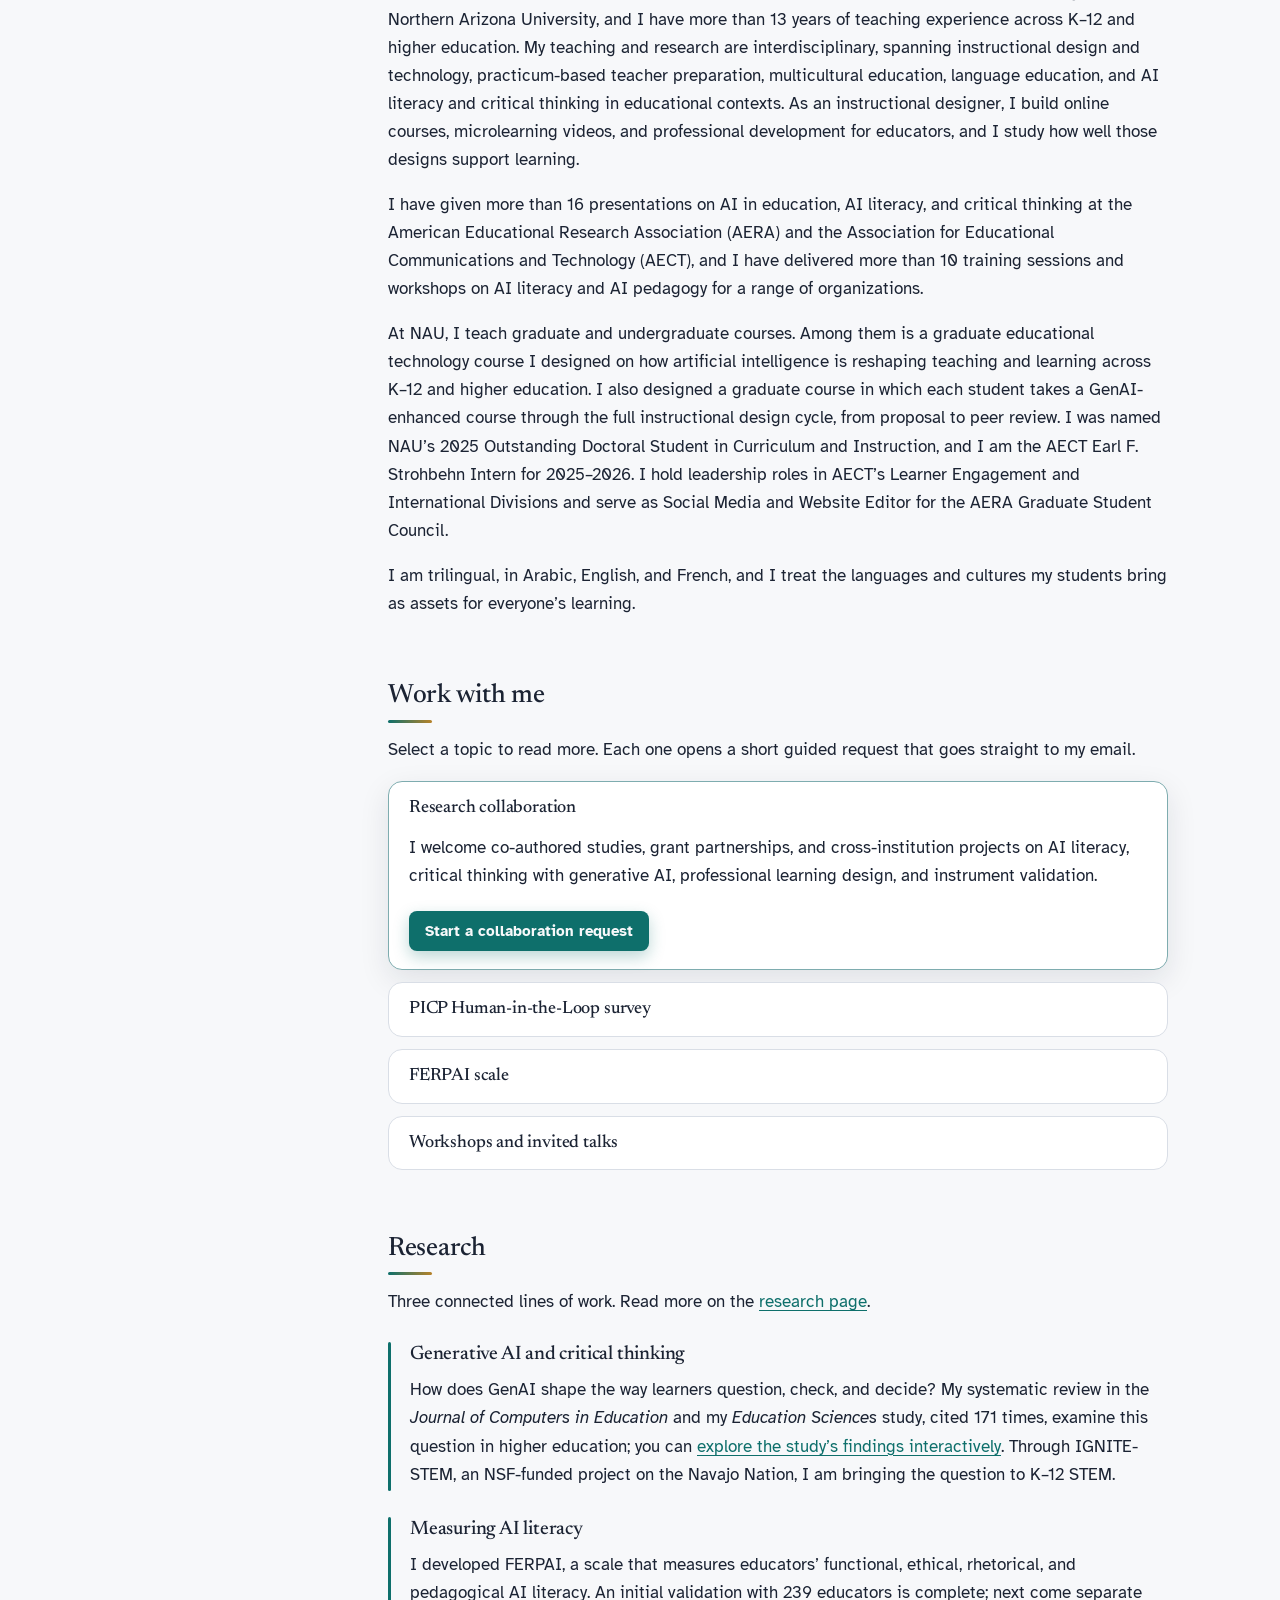
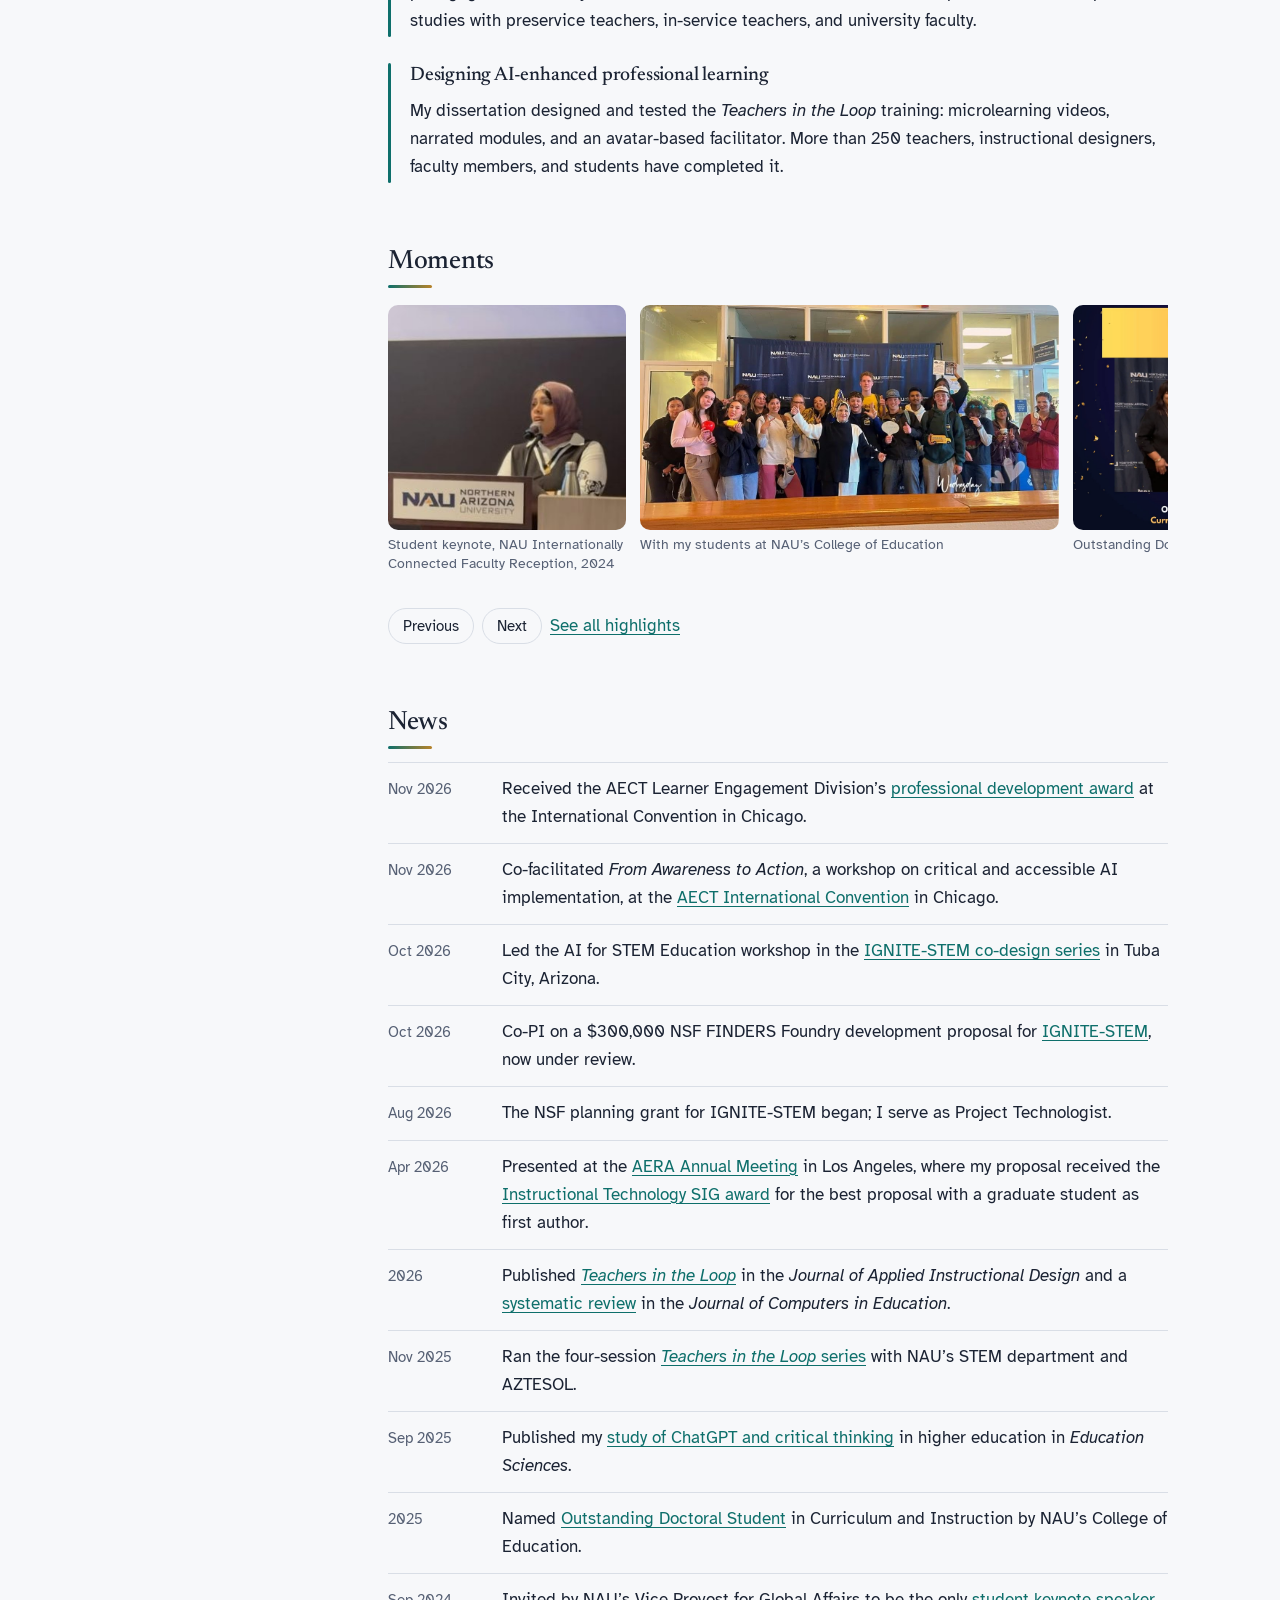
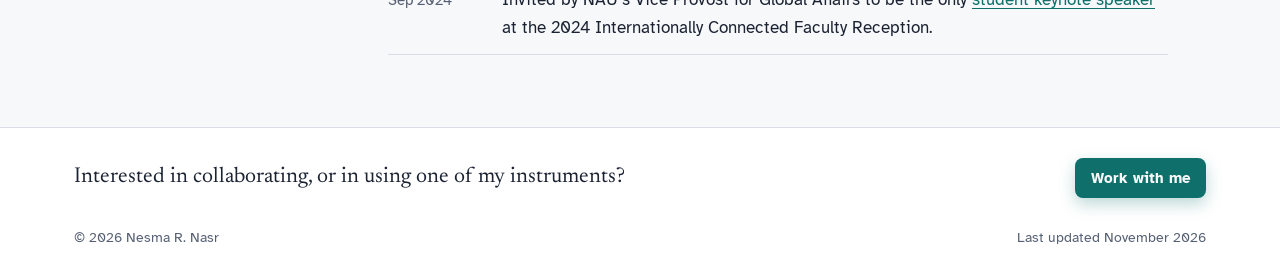
==== commit f7b247c4: "Trim the About me text Co-Authored-By: Claude Fable 5.2 <noreply@anthropic.com> Claude-Session: http" ====
--- a/index.html
+++ b/index.html
@@ -290,7 +290,7 @@
         <p>I am a Ph.D. candidate in Curriculum and Instruction, with a focus on educational technology, at Northern Arizona University, and I have more than 13 years of teaching experience across K–12 and higher education. My teaching and research are interdisciplinary, spanning instructional design and technology, practicum-based teacher preparation, multicultural education, language education, and AI literacy and critical thinking in educational contexts. As an instructional designer, I build online courses, microlearning videos, and professional development for educators, and I study how well those designs support learning.</p>
         <p>I have given more than 16 presentations on AI in education, AI literacy, and critical thinking at the American Educational Research Association (AERA) and the Association for Educational Communications and Technology (AECT), and I have delivered more than 10 training sessions and workshops on AI literacy and AI pedagogy for a range of organizations.</p>
         <p>At NAU, I teach graduate and undergraduate courses. Among them is a graduate educational technology course I designed on how artificial intelligence is reshaping teaching and learning across K–12 and higher education. I also designed a graduate course in which each student takes a GenAI-enhanced course through the full instructional design cycle, from proposal to peer review. I was named NAU’s 2025 Outstanding Doctoral Student in Curriculum and Instruction, and I am the AECT Earl F. Strohbehn Intern for 2025–2026. I hold leadership roles in AECT’s Learner Engagement and International Divisions and serve as Social Media and Website Editor for the AERA Graduate Student Council.</p>
-        <p>Before coming to the United States, I prepared future English teachers at Zagazig University in Egypt. I was the first woman from my village to enter higher education and, later, to join the faculty of a College of Education. I am trilingual, in Arabic, English, and French, and I treat the languages and cultures my students bring as assets for everyone’s learning.</p>
+        <p>I am trilingual, in Arabic, English, and French, and I treat the languages and cultures my students bring as assets for everyone’s learning.</p>
       </section>
 
       <section class="services" id="work-with-me" data-reveal>
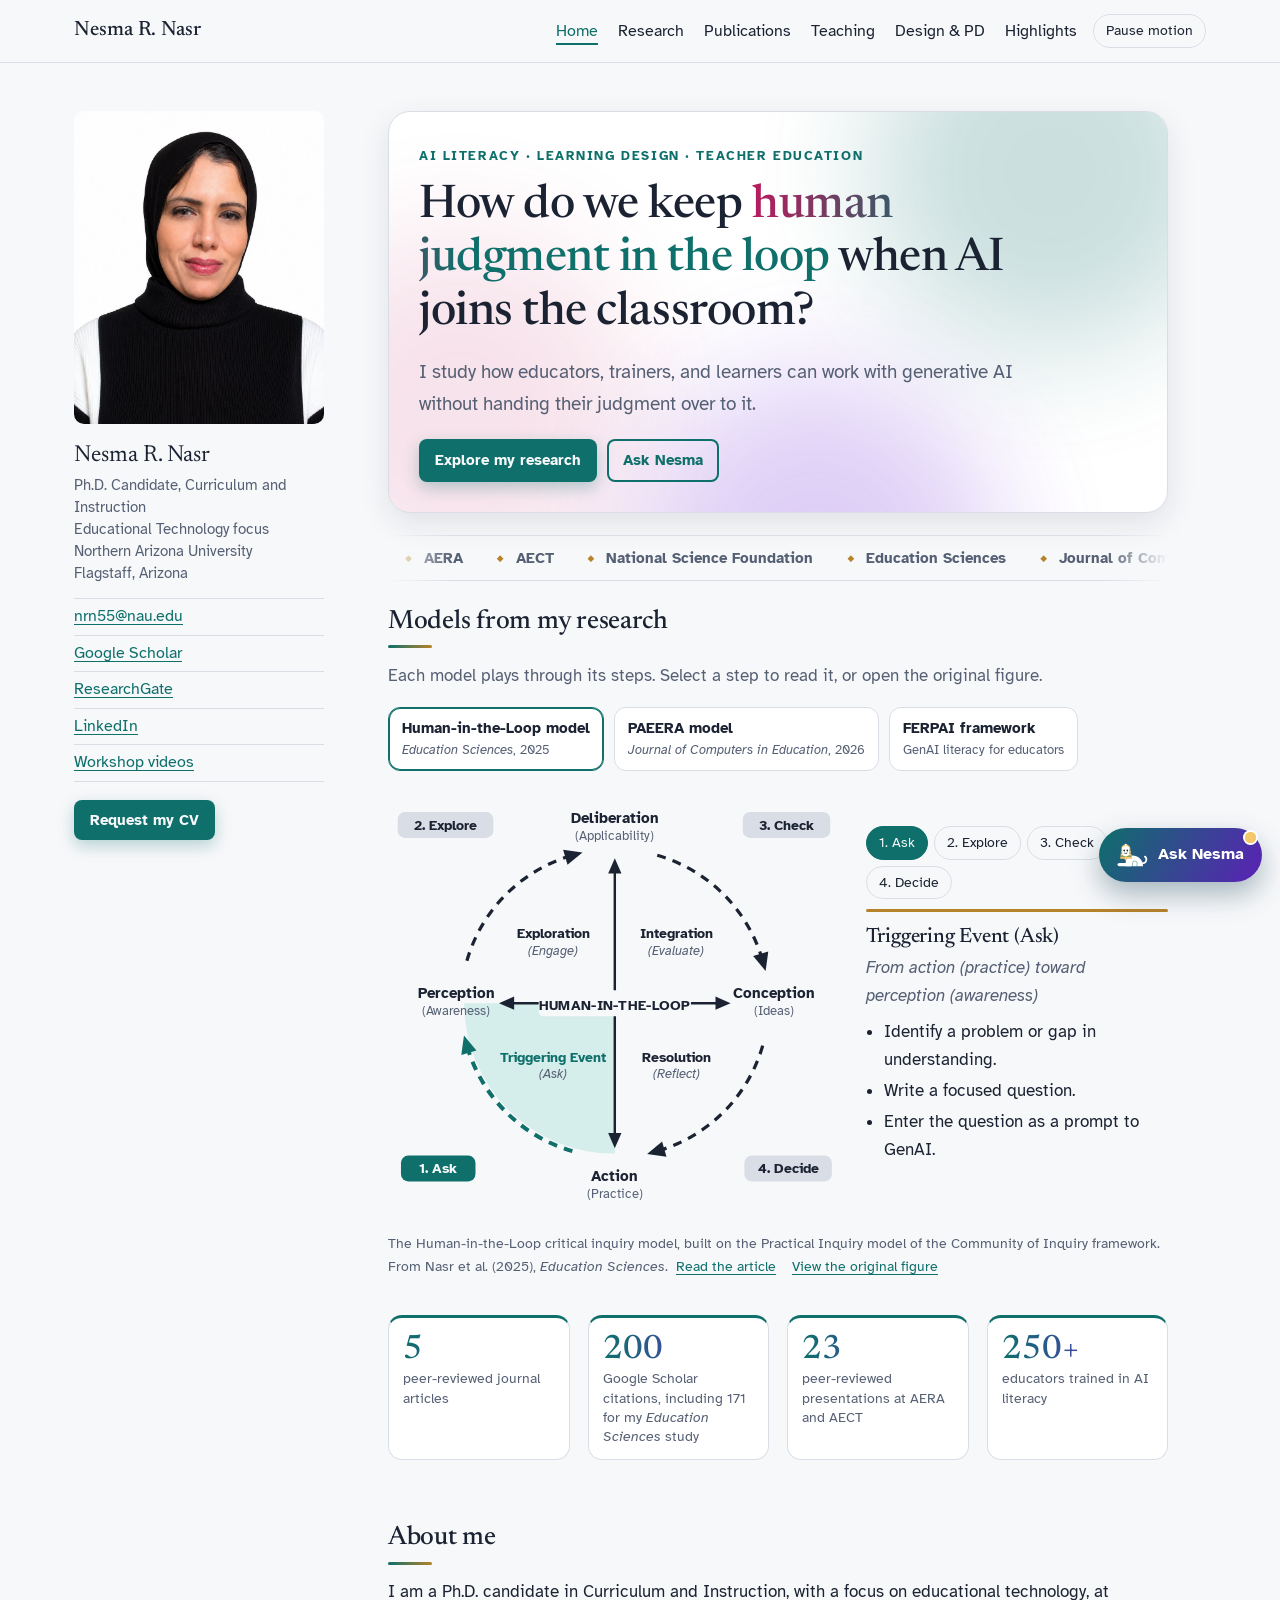
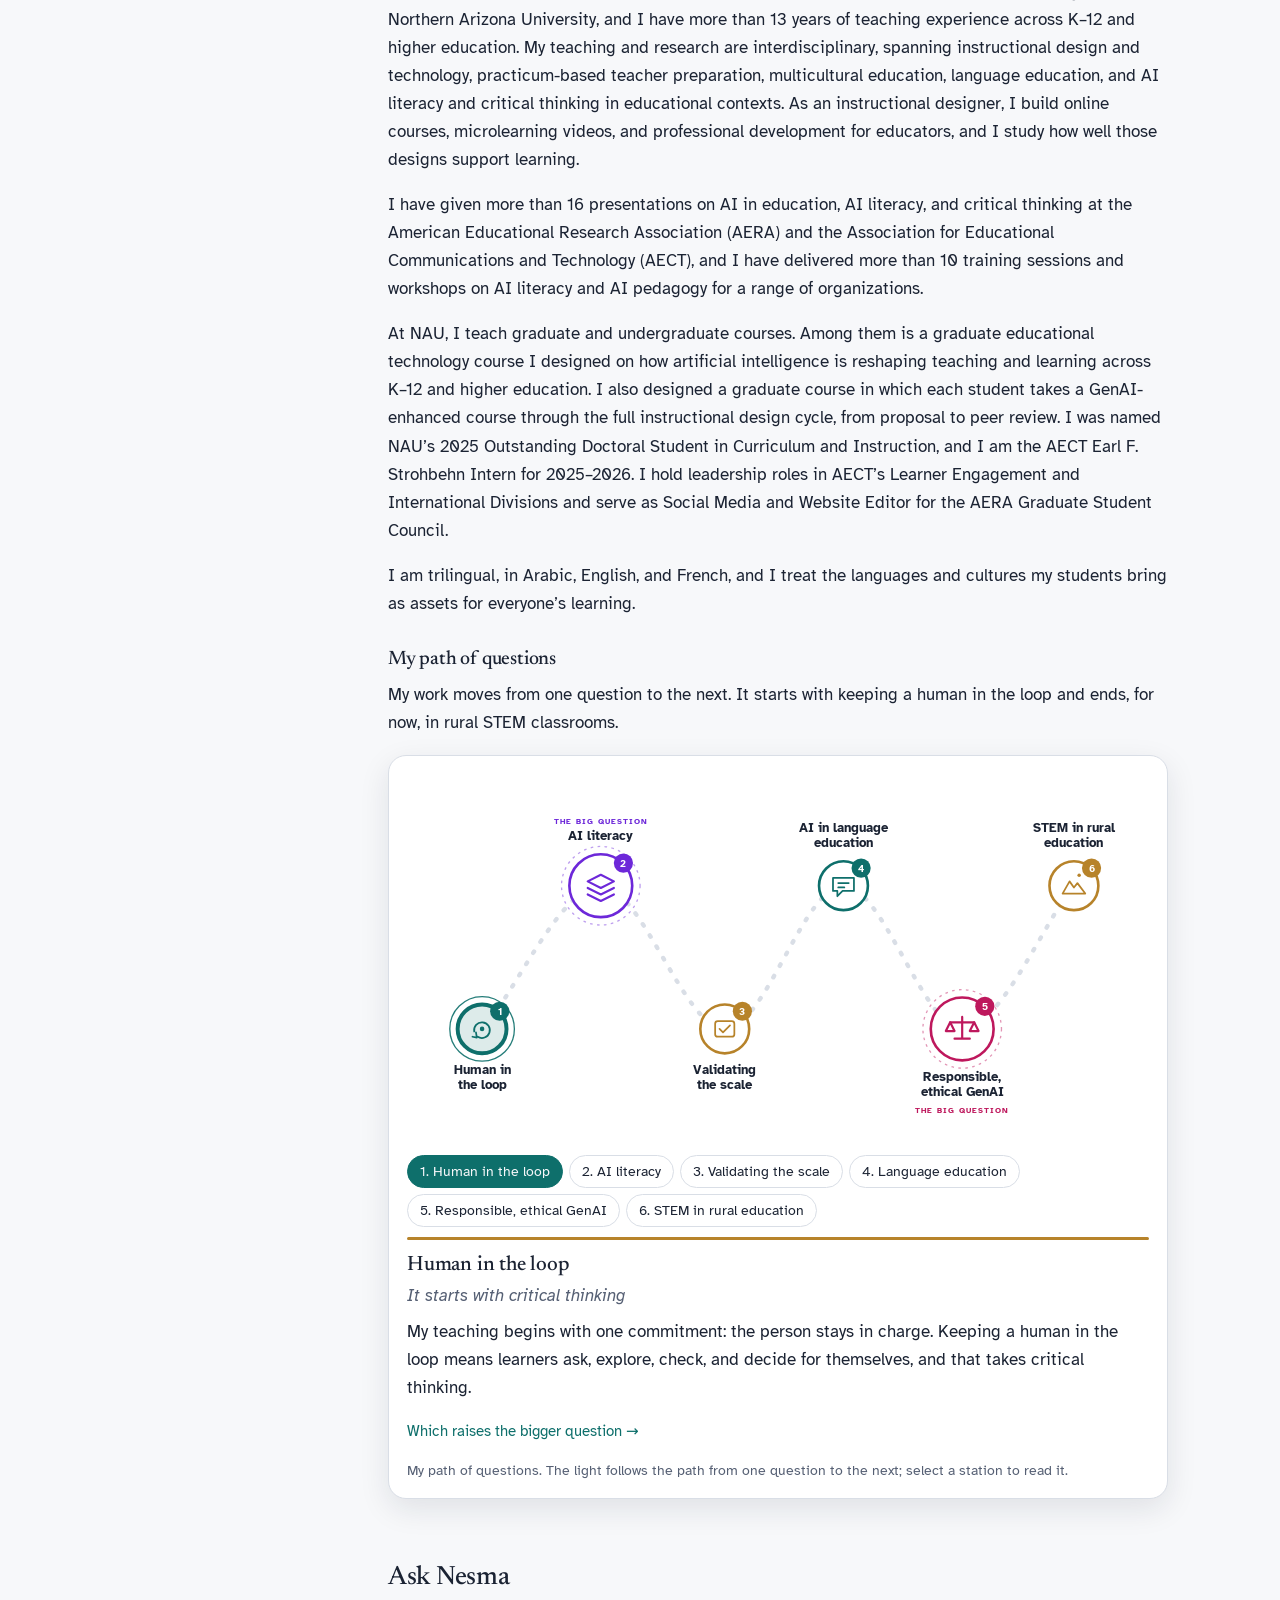
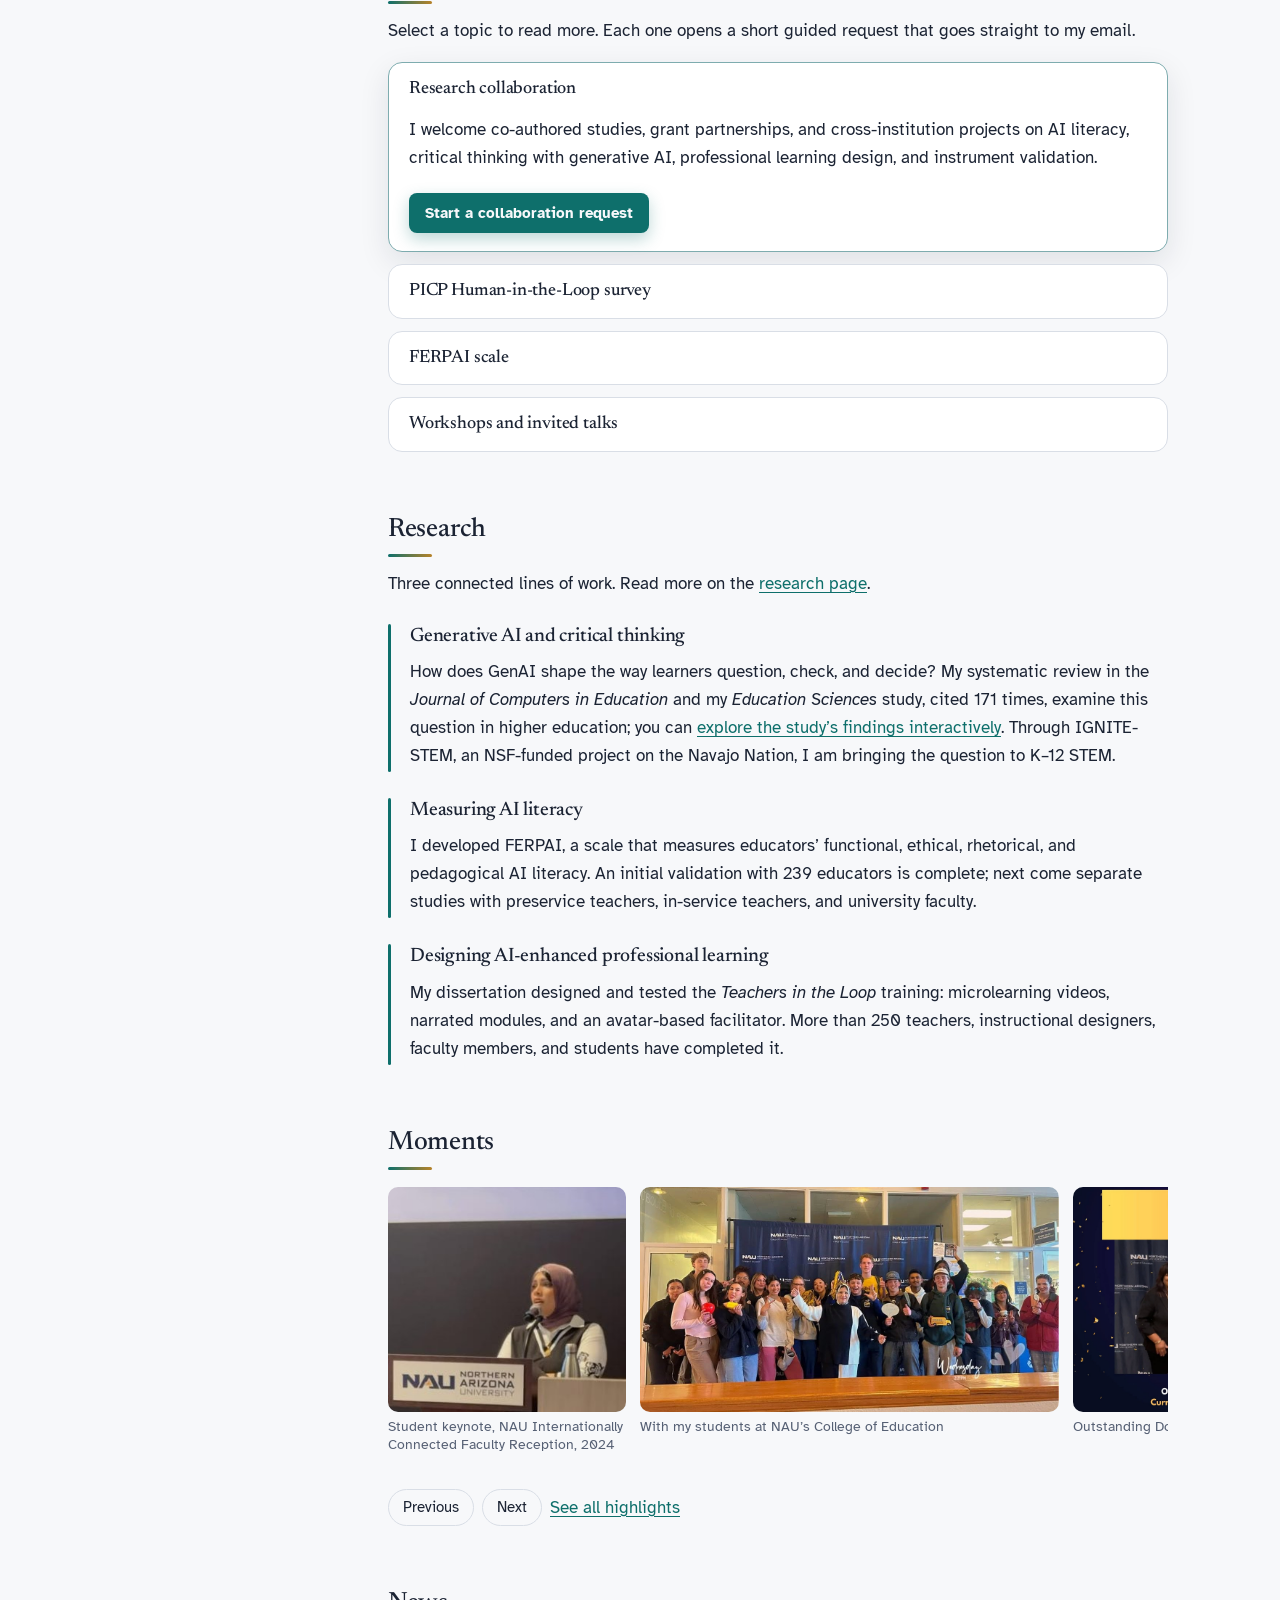
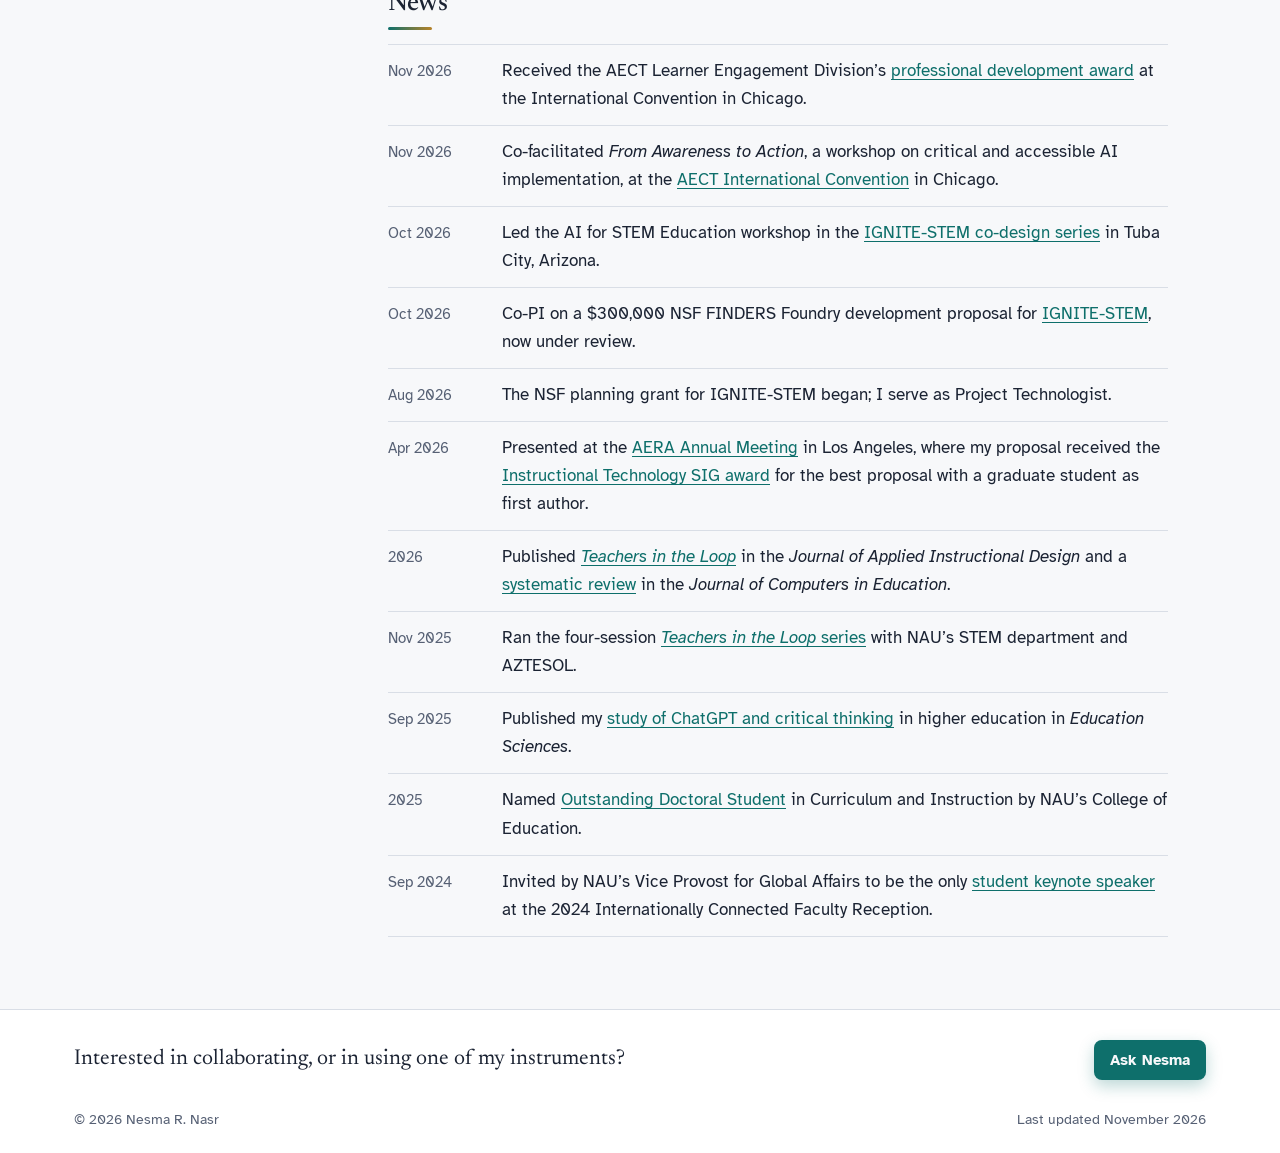
==== commit a3b19ec4: "Rename the assistant to Ask Nesma with an animated sphinx; add the path of questions figure Co-Autho" ====
--- a/index.html
+++ b/index.html
@@ -12,7 +12,7 @@
   <link rel="preconnect" href="https://fonts.googleapis.com">
   <link rel="preconnect" href="https://fonts.gstatic.com" crossorigin>
   <link href="https://fonts.googleapis.com/css2?family=Atkinson+Hyperlegible:ital,wght@0,400;0,700;1,400&family=Newsreader:ital,opsz,wght@0,6..72,400;0,6..72,500;0,6..72,600;1,6..72,400&display=swap" rel="stylesheet">
-  <link rel="stylesheet" href="css/style.css?v=20261111f">
+  <link rel="stylesheet" href="css/style.css?v=20261112a">
 </head>
 <body>
   <a class="skip-link" href="#main">Skip to content</a>
@@ -62,7 +62,7 @@
         <p class="eyebrow">AI literacy · Learning design · Teacher education</p>
         <h1>How do we keep <span class="sweep">human judgment in the loop</span> when AI joins the classroom?</h1>
         <p class="lede">I study how educators, trainers, and learners can work with generative AI without handing their judgment over to it.</p>
-        <p class="cta"><a class="button" href="research.html">Explore my research</a> <button class="button ghost" type="button" data-assistant-open>Work with me</button></p>
+        <p class="cta"><a class="button" href="research.html">Explore my research</a> <button class="button ghost" type="button" data-assistant-open>Ask Nesma</button></p>
       </section>
 
       <!-- ============ MOVING RIBBON ============ To change it, edit the TICKER list in the site builder, or edit both copies of the list here. -->
@@ -291,10 +291,92 @@
         <p>I have given more than 16 presentations on AI in education, AI literacy, and critical thinking at the American Educational Research Association (AERA) and the Association for Educational Communications and Technology (AECT), and I have delivered more than 10 training sessions and workshops on AI literacy and AI pedagogy for a range of organizations.</p>
         <p>At NAU, I teach graduate and undergraduate courses. Among them is a graduate educational technology course I designed on how artificial intelligence is reshaping teaching and learning across K–12 and higher education. I also designed a graduate course in which each student takes a GenAI-enhanced course through the full instructional design cycle, from proposal to peer review. I was named NAU’s 2025 Outstanding Doctoral Student in Curriculum and Instruction, and I am the AECT Earl F. Strohbehn Intern for 2025–2026. I hold leadership roles in AECT’s Learner Engagement and International Divisions and serve as Social Media and Website Editor for the AERA Graduate Student Council.</p>
         <p>I am trilingual, in Arabic, English, and French, and I treat the languages and cultures my students bring as assets for everyone’s learning.</p>
+        <h3>My path of questions</h3>
+        <p>My work moves from one question to the next. It starts with keeping a human in the loop and ends, for now, in rural STEM classrooms.</p>
+      <div class="model model-journey" id="about-journey" data-interval="6500" style="--dur: 6500ms">
+        <div class="model-figure">
+          <svg viewBox="0 0 850 420" role="img" aria-labelledby="about-journey-t about-journey-d">
+            <title id="about-journey-t">My path of questions</title>
+            <desc id="about-journey-d">A winding path through six connected questions: 1 human in the loop and critical thinking, 2 AI literacy, 3 validating the scale, 4 AI in language education, 5 responsible and ethical generative AI, 6 STEM in rural education.</desc>
+            <path class="j-path" fill="none" stroke="#C9D2DC" stroke-width="5" stroke-linecap="round" stroke-dasharray="2 13" d="M86,292 C120.3,258.0 175.7,128.0 222,128 C268.3,128.0 317.7,292.0 364,292 C410.3,292.0 454.7,128.0 500,128 C545.3,128.0 592.0,292.0 636,292 C680.0,292.0 732.7,163.7 764,128"/>
+            <path class="j-done" fill="none" stroke="#0E6F6B" stroke-width="5" stroke-linecap="round" pathLength="100" stroke-dasharray="100" d="M86,292 C120.3,258.0 175.7,128.0 222,128 C268.3,128.0 317.7,292.0 364,292 C410.3,292.0 454.7,128.0 500,128 C545.3,128.0 592.0,292.0 636,292 C680.0,292.0 732.7,163.7 764,128"/>
+            <circle class="j-spark" r="3.2" fill="#B7832A" style="offset-path: path('M86,292 C120.3,258.0 175.7,128.0 222,128 C268.3,128.0 317.7,292.0 364,292 C410.3,292.0 454.7,128.0 500,128 C545.3,128.0 592.0,292.0 636,292 C680.0,292.0 732.7,163.7 764,128'); animation-duration: 13s; animation-delay: 0s"/><circle class="j-spark" r="2.4" fill="#B7832A" style="offset-path: path('M86,292 C120.3,258.0 175.7,128.0 222,128 C268.3,128.0 317.7,292.0 364,292 C410.3,292.0 454.7,128.0 500,128 C545.3,128.0 592.0,292.0 636,292 C680.0,292.0 732.7,163.7 764,128'); animation-duration: 13s; animation-delay: -4.3s"/><circle class="j-spark" r="2.8" fill="#B7832A" style="offset-path: path('M86,292 C120.3,258.0 175.7,128.0 222,128 C268.3,128.0 317.7,292.0 364,292 C410.3,292.0 454.7,128.0 500,128 C545.3,128.0 592.0,292.0 636,292 C680.0,292.0 732.7,163.7 764,128'); animation-duration: 13s; animation-delay: -8.6s"/><circle class="j-spark" r="2" fill="#B7832A" style="offset-path: path('M86,292 C120.3,258.0 175.7,128.0 222,128 C268.3,128.0 317.7,292.0 364,292 C410.3,292.0 454.7,128.0 500,128 C545.3,128.0 592.0,292.0 636,292 C680.0,292.0 732.7,163.7 764,128'); animation-duration: 17s; animation-delay: -2s"/><circle class="j-spark" r="2.2" fill="#B7832A" style="offset-path: path('M86,292 C120.3,258.0 175.7,128.0 222,128 C268.3,128.0 317.7,292.0 364,292 C410.3,292.0 454.7,128.0 500,128 C545.3,128.0 592.0,292.0 636,292 C680.0,292.0 732.7,163.7 764,128'); animation-duration: 17s; animation-delay: -10s"/>
+            <g class="j-traveler" style="offset-path: path('M86,292 C120.3,258.0 175.7,128.0 222,128 C268.3,128.0 317.7,292.0 364,292 C410.3,292.0 454.7,128.0 500,128 C545.3,128.0 592.0,292.0 636,292 C680.0,292.0 732.7,163.7 764,128')"><circle r="11" fill="#B7832A" opacity=".25"/><circle r="6" fill="#B7832A" stroke="#FFFFFF" stroke-width="2"/></g>
+            <g class="j-node step" data-step="0" data-at="0.00" style="--i:0; --c:#0E6F6B; color:#0E6F6B">
+              <circle class="j-halo" fill="none" stroke="#0E6F6B" stroke-width="1.5" cx="86" cy="292" r="37"/>
+              <circle class="j-disc" fill="#FFFFFF" stroke="#0E6F6B" stroke-width="3" cx="86" cy="292" r="28"/>
+              <g transform="translate(86,292) scale(1)"><g class="j-icon" fill="none" stroke="#0E6F6B" stroke-width="2" stroke-linecap="round" stroke-linejoin="round"><path d="M-9,3 a9,9 0 1 1 4,6" /><path d="M-11,9 l5,1 l-1,-6" /><circle cx="0" cy="0" r="2.6" fill="currentColor" stroke="none"/></g></g>
+              <circle class="j-num" fill="#0E6F6B" cx="106.2" cy="271.8" r="11"/>
+              <text class="j-numtext" text-anchor="middle" font-weight="700" fill="#FFFFFF" x="106.2" y="276.3">1</text>
+              <text class="j-label" text-anchor="middle" font-weight="700" x="86" y="344">Human in</text><text class="j-label" text-anchor="middle" font-weight="700" x="86" y="361">the loop</text>
+            </g>
+            <g class="j-node step j-big" data-step="1" data-at="19.90" style="--i:1; --c:#6D28D9; color:#6D28D9">
+              <circle class="j-halo" fill="none" stroke="#6D28D9" stroke-width="1.5" cx="222" cy="128" r="45"/>
+              <circle class="j-disc" fill="#FFFFFF" stroke="#6D28D9" stroke-width="3" cx="222" cy="128" r="36"/>
+              <g transform="translate(222,128) scale(1.25)"><g class="j-icon" fill="none" stroke="#6D28D9" stroke-width="2" stroke-linecap="round" stroke-linejoin="round"><path d="M0,-10 l12,6 l-12,6 l-12,-6 z"/><path d="M-12,2 l12,6 l12,-6"/><path d="M-12,8 l12,6 l12,-6"/></g></g>
+              <circle class="j-num" fill="#6D28D9" cx="247.9" cy="102.1" r="11"/>
+              <text class="j-numtext" text-anchor="middle" font-weight="700" fill="#FFFFFF" x="247.9" y="106.6">2</text>
+              <text class="j-label" text-anchor="middle" font-weight="700" x="222" y="76">AI literacy</text><text class="j-tag" text-anchor="middle" font-weight="700" fill="#6D28D9" x="222" y="57">THE BIG QUESTION</text>
+            </g>
+            <g class="j-node step" data-step="2" data-at="40.35" style="--i:2; --c:#B7832A; color:#B7832A">
+              <circle class="j-halo" fill="none" stroke="#B7832A" stroke-width="1.5" cx="364" cy="292" r="37"/>
+              <circle class="j-disc" fill="#FFFFFF" stroke="#B7832A" stroke-width="3" cx="364" cy="292" r="28"/>
+              <g transform="translate(364,292) scale(1)"><g class="j-icon" fill="none" stroke="#B7832A" stroke-width="2" stroke-linecap="round" stroke-linejoin="round"><rect x="-11" y="-9" width="22" height="18" rx="3"/><path d="M-6,0 l4,4 l8,-8"/></g></g>
+              <circle class="j-num" fill="#B7832A" cx="384.2" cy="271.8" r="11"/>
+              <text class="j-numtext" text-anchor="middle" font-weight="700" fill="#FFFFFF" x="384.2" y="276.3">3</text>
+              <text class="j-label" text-anchor="middle" font-weight="700" x="364" y="344">Validating</text><text class="j-label" text-anchor="middle" font-weight="700" x="364" y="361">the scale</text>
+            </g>
+            <g class="j-node step" data-step="3" data-at="60.46" style="--i:3; --c:#0E6F6B; color:#0E6F6B">
+              <circle class="j-halo" fill="none" stroke="#0E6F6B" stroke-width="1.5" cx="500" cy="128" r="37"/>
+              <circle class="j-disc" fill="#FFFFFF" stroke="#0E6F6B" stroke-width="3" cx="500" cy="128" r="28"/>
+              <g transform="translate(500,128) scale(1)"><g class="j-icon" fill="none" stroke="#0E6F6B" stroke-width="2" stroke-linecap="round" stroke-linejoin="round"><path d="M-12,-9 h24 v15 h-13 l-6,6 v-6 h-5 z"/><path d="M-6,-3 h12 M-6,2 h7"/></g></g>
+              <circle class="j-num" fill="#0E6F6B" cx="520.2" cy="107.8" r="11"/>
+              <text class="j-numtext" text-anchor="middle" font-weight="700" fill="#FFFFFF" x="520.2" y="112.3">4</text>
+              <text class="j-label" text-anchor="middle" font-weight="700" x="500" y="67">AI in language</text><text class="j-label" text-anchor="middle" font-weight="700" x="500" y="84">education</text>
+            </g>
+            <g class="j-node step j-big" data-step="4" data-at="80.55" style="--i:4; --c:#BE185D; color:#BE185D">
+              <circle class="j-halo" fill="none" stroke="#BE185D" stroke-width="1.5" cx="636" cy="292" r="45"/>
+              <circle class="j-disc" fill="#FFFFFF" stroke="#BE185D" stroke-width="3" cx="636" cy="292" r="36"/>
+              <g transform="translate(636,292) scale(1.25)"><g class="j-icon" fill="none" stroke="#BE185D" stroke-width="2" stroke-linecap="round" stroke-linejoin="round"><path d="M0,-11 v20 M-7,9 h14 M-11,-6 h22"/><path d="M-11,-6 l-4,8 h8 z M11,-6 l-4,8 h8 z"/></g></g>
+              <circle class="j-num" fill="#BE185D" cx="661.9" cy="266.1" r="11"/>
+              <text class="j-numtext" text-anchor="middle" font-weight="700" fill="#FFFFFF" x="661.9" y="270.6">5</text>
+              <text class="j-label" text-anchor="middle" font-weight="700" x="636" y="352">Responsible,</text><text class="j-label" text-anchor="middle" font-weight="700" x="636" y="369">ethical GenAI</text><text class="j-tag" text-anchor="middle" font-weight="700" fill="#BE185D" x="636" y="388">THE BIG QUESTION</text>
+            </g>
+            <g class="j-node step" data-step="5" data-at="100.00" style="--i:5; --c:#B7832A; color:#B7832A">
+              <circle class="j-halo" fill="none" stroke="#B7832A" stroke-width="1.5" cx="764" cy="128" r="37"/>
+              <circle class="j-disc" fill="#FFFFFF" stroke="#B7832A" stroke-width="3" cx="764" cy="128" r="28"/>
+              <g transform="translate(764,128) scale(1)"><g class="j-icon" fill="none" stroke="#B7832A" stroke-width="2" stroke-linecap="round" stroke-linejoin="round"><path d="M-13,9 l8,-14 l5,7 l4,-5 l9,12 z"/><path d="M6,-12 v-0.1" stroke-width="4"/></g></g>
+              <circle class="j-num" fill="#B7832A" cx="784.2" cy="107.8" r="11"/>
+              <text class="j-numtext" text-anchor="middle" font-weight="700" fill="#FFFFFF" x="784.2" y="112.3">6</text>
+              <text class="j-label" text-anchor="middle" font-weight="700" x="764" y="67">STEM in rural</text><text class="j-label" text-anchor="middle" font-weight="700" x="764" y="84">education</text>
+            </g>
+          </svg>
+        </div>
+        <div class="model-side">
+          <ol class="model-steps" role="tablist" aria-label="Steps">
+            <li><button type="button" role="tab" id="about-journey-tab-0" aria-controls="about-journey-step-0" aria-selected="true" tabindex="0" data-step="0">1. Human in the loop</button></li>
+            <li><button type="button" role="tab" id="about-journey-tab-1" aria-controls="about-journey-step-1" aria-selected="false" tabindex="-1" data-step="1">2. AI literacy</button></li>
+            <li><button type="button" role="tab" id="about-journey-tab-2" aria-controls="about-journey-step-2" aria-selected="false" tabindex="-1" data-step="2">3. Validating the scale</button></li>
+            <li><button type="button" role="tab" id="about-journey-tab-3" aria-controls="about-journey-step-3" aria-selected="false" tabindex="-1" data-step="3">4. Language education</button></li>
+            <li><button type="button" role="tab" id="about-journey-tab-4" aria-controls="about-journey-step-4" aria-selected="false" tabindex="-1" data-step="4">5. Responsible, ethical GenAI</button></li>
+            <li><button type="button" role="tab" id="about-journey-tab-5" aria-controls="about-journey-step-5" aria-selected="false" tabindex="-1" data-step="5">6. STEM in rural education</button></li>
+          </ol>
+          <div class="model-timer" aria-hidden="true"><span></span></div>
+          <div class="model-detail" aria-live="polite">
+          <article role="tabpanel" id="about-journey-step-0" aria-labelledby="about-journey-tab-0"><h3>Human in the loop</h3><p class="role">It starts with critical thinking</p><p>My teaching begins with one commitment: the person stays in charge. Keeping a human in the loop means learners ask, explore, check, and decide for themselves, and that takes critical thinking.</p><p class="next">Which raises the bigger question →</p></article>
+          <article role="tabpanel" id="about-journey-step-1" aria-labelledby="about-journey-tab-1" hidden><h3>AI literacy</h3><p class="role">The big question: what do educators need to know and be able to do?</p><p>Critical thinking with AI depends on AI literacy. I study it as one whole, from knowing how the tools work to using them ethically, communicating with them well, and applying them in teaching.</p><p class="next">A construct this broad has to be measured →</p></article>
+          <article role="tabpanel" id="about-journey-step-2" aria-labelledby="about-journey-tab-2" hidden><h3>Validating the scale</h3><p class="role">From an idea to evidence</p><p>I developed and validated the FERPAI scale, which measures educators’ functional, ethical, rhetorical, and pedagogical AI literacy, so that programs can see where teachers stand and what support they need.</p><p class="next">Then I looked where AI changes the most →</p></article>
+          <article role="tabpanel" id="about-journey-step-3" aria-labelledby="about-journey-tab-3" hidden><h3>AI in language education</h3><p class="role">The field AI touches most directly</p><p>Generative AI works in language, so language teaching is among the fields it changes most. I study how English language teachers navigate AI in lesson design, activities, and assessment.</p><p class="next">Which leads to the question underneath all of it →</p></article>
+          <article role="tabpanel" id="about-journey-step-4" aria-labelledby="about-journey-tab-4" hidden><h3>Responsible and ethical GenAI</h3><p class="role">The big question: how do we use it well?</p><p>Across every setting, the lasting question is how to use generative AI responsibly and ethically: checking its output, protecting learners, and keeping human judgment at the center.</p><p class="next">And then to who gets to take part →</p></article>
+          <article role="tabpanel" id="about-journey-step-5" aria-labelledby="about-journey-tab-5" hidden><h3>STEM in rural education</h3><p class="role">Carrying the work to rural and Indigenous communities</p><p>Through the NSF-funded IGNITE-STEM project in Tuba City, on the Navajo Nation, I work with educators and families to bring AI and STEM learning to rural schools in ways that respect their culture and priorities.</p><p class="next">Each answer opens the next question.</p></article>
+          </div>
+        </div>
+        <p class="model-caption">My path of questions. The light follows the path from one question to the next; select a station to read it.</p>
+      </div>
       </section>
 
       <section class="services" id="work-with-me" data-reveal>
-        <h2>Work with me</h2>
+        <h2>Ask Nesma</h2>
         <p>Select a topic to read more. Each one opens a short guided request that goes straight to my email.</p>
         <details class="acc" name="services" open>
           <summary><h3>Research collaboration</h3></summary>
@@ -380,14 +462,14 @@
   <footer class="site-footer">
     <div class="footer-cta">
       <p>Interested in collaborating, or in using one of my instruments?</p>
-      <button class="button" type="button" data-assistant-open>Work with me</button>
+      <button class="button" type="button" data-assistant-open>Ask Nesma</button>
     </div>
     <div class="wrap">
       <span>&copy; <span data-year>2026</span> Nesma R. Nasr</span>
       <span>Last updated November 2026</span>
     </div>
   </footer>
-  <script src="js/site.js?v=20261111f"></script>
-  <script src="js/assistant.js?v=20261111f"></script>
+  <script src="js/site.js?v=20261112a"></script>
+  <script src="js/assistant.js?v=20261112a"></script>
 </body>
 </html>
--- a/css/style.css
+++ b/css/style.css
@@ -497,3 +497,50 @@
 @media (max-width: 820px) { .header-tools { order: 0; margin-left: auto; } .site-nav { order: 5; margin-left: 0; } .site-header .wrap { row-gap: 8px; } .footer-cta p { font-size: 1.15rem; } }
 @media (max-width: 480px) { .assist-launch span.label { display: none; } .assist-launch { padding: 12px; } .assist { right: 12px; bottom: 76px; } }
 @media print { .assist, .assist-launch, .to-top, .ticker, .motion-toggle, .acc-tools, .progress { display: none !important; } .acc { border: 0; box-shadow: none; } }
+
+/* ---------- My path of questions (About me) ---------- */
+.model-journey { grid-template-columns: 1fr; gap: 14px; padding: 18px 18px 16px; border: 1px solid var(--line); border-radius: 18px; background: var(--card); box-shadow: var(--shadow); }
+.model-journey .j-path { stroke: var(--line); }
+.model-journey .j-done { stroke: var(--teal); stroke-dashoffset: calc(100 - var(--at, 0)); transition: stroke-dashoffset 1.4s var(--ease); }
+.model-journey .j-traveler { offset-distance: calc(var(--at, 0) * 1%); offset-rotate: 0deg; transition: offset-distance 1.4s var(--ease); }
+.model-journey .j-spark { offset-distance: 0%; offset-rotate: 0deg; opacity: 0; }
+.model-journey .j-disc { fill: var(--card); transition: fill .4s, stroke-width .4s; }
+.model-journey .j-label { fill: var(--ink); font-family: var(--sans); font-size: 14.5px; }
+.model-journey .j-tag { font-family: var(--sans); font-size: 9.5px; letter-spacing: .12em; }
+.model-journey .j-numtext { font-family: var(--sans); font-size: 12px; }
+.model-journey .j-halo { opacity: 0; transform-box: fill-box; transform-origin: center; }
+.model-journey .j-big .j-halo { opacity: .45; stroke-dasharray: 3 5; }
+.model-journey .j-node .j-disc, .model-journey .j-node .j-icon { transform-box: fill-box; transform-origin: center; }
+.model-journey .j-node.is-active .j-disc { fill: color-mix(in srgb, var(--c) 14%, var(--card)); stroke-width: 4.5; }
+.model-journey .j-node.is-active .j-halo { opacity: .9; }
+.model-journey .j-node.is-past .j-disc { fill: color-mix(in srgb, var(--c) 8%, var(--card)); }
+.model-journey .model-side { max-width: 760px; }
+@media (prefers-reduced-motion: no-preference) {
+  .motion .model-journey .j-path { animation: jflow 1.6s linear infinite; }
+  .motion .model-journey .j-spark { animation: jspark linear infinite; }
+  .motion .model-journey .j-big .j-halo { animation: jspin 18s linear infinite; }
+  .motion .model-journey .j-node.is-active .j-halo { animation: jpulse 1.8s ease-in-out infinite; }
+  .motion .model-journey .j-node.is-active .j-icon { animation: jbob 1.8s ease-in-out infinite; }
+  .motion .model-journey:not(.in-view) .j-node { opacity: 0; }
+  .motion .model-journey.in-view .j-node { animation: rise .6s var(--ease) calc(var(--i) * 140ms) backwards; }
+}
+@keyframes jflow { to { stroke-dashoffset: -15; } }
+@keyframes jspark { 0% { offset-distance: 0%; opacity: 0; } 8%, 90% { opacity: .75; } 100% { offset-distance: 100%; opacity: 0; } }
+@keyframes jspin { to { transform: rotate(360deg); } }
+@keyframes jpulse { 0%, 100% { transform: scale(1); opacity: .9; } 50% { transform: scale(1.14); opacity: .35; } }
+@keyframes jbob { 0%, 100% { transform: translateY(0); } 50% { transform: translateY(-2.5px); } }
+@media (prefers-color-scheme: dark) { .model-journey .model-figure { background: #F7F8FA; border-radius: 12px; padding: 6px; } .model-journey .j-label { fill: #1B2333; } .model-journey .j-disc { fill: #FFFFFF; } .model-journey .j-path { stroke: #C9D2DC; } }
+/* ---------- Sphinx on the "Ask Nesma" button ---------- */
+.assist-launch svg.sphinx { width: 36px; height: 30px; }
+.assist header .sphinx { width: 40px; height: 33px; flex: none; }
+.sphinx .sx-head, .sphinx .sx-tail, .sphinx .sx-eyes { transform-box: fill-box; }
+.sphinx .sx-head { transform-origin: 50% 100%; } .sphinx .sx-tail { transform-origin: 0% 100%; } .sphinx .sx-eyes { transform-origin: center; }
+@media (prefers-reduced-motion: no-preference) {
+  .motion .sphinx .sx-head { animation: sxnod 5s ease-in-out infinite; }
+  .motion .sphinx .sx-tail { animation: sxtail 2.6s ease-in-out infinite; }
+  .motion .sphinx .sx-eyes { animation: sxblink 4.2s infinite; }
+  .motion .assist-launch:hover .sphinx .sx-head { animation-duration: 1.2s; }
+}
+@keyframes sxnod { 0%, 60%, 100% { transform: rotate(0); } 70% { transform: rotate(-7deg); } 85% { transform: rotate(5deg); } }
+@keyframes sxtail { 0%, 100% { transform: rotate(0); } 50% { transform: rotate(16deg); } }
+@keyframes sxblink { 0%, 92%, 100% { transform: scaleY(1); } 95% { transform: scaleY(0.1); } }
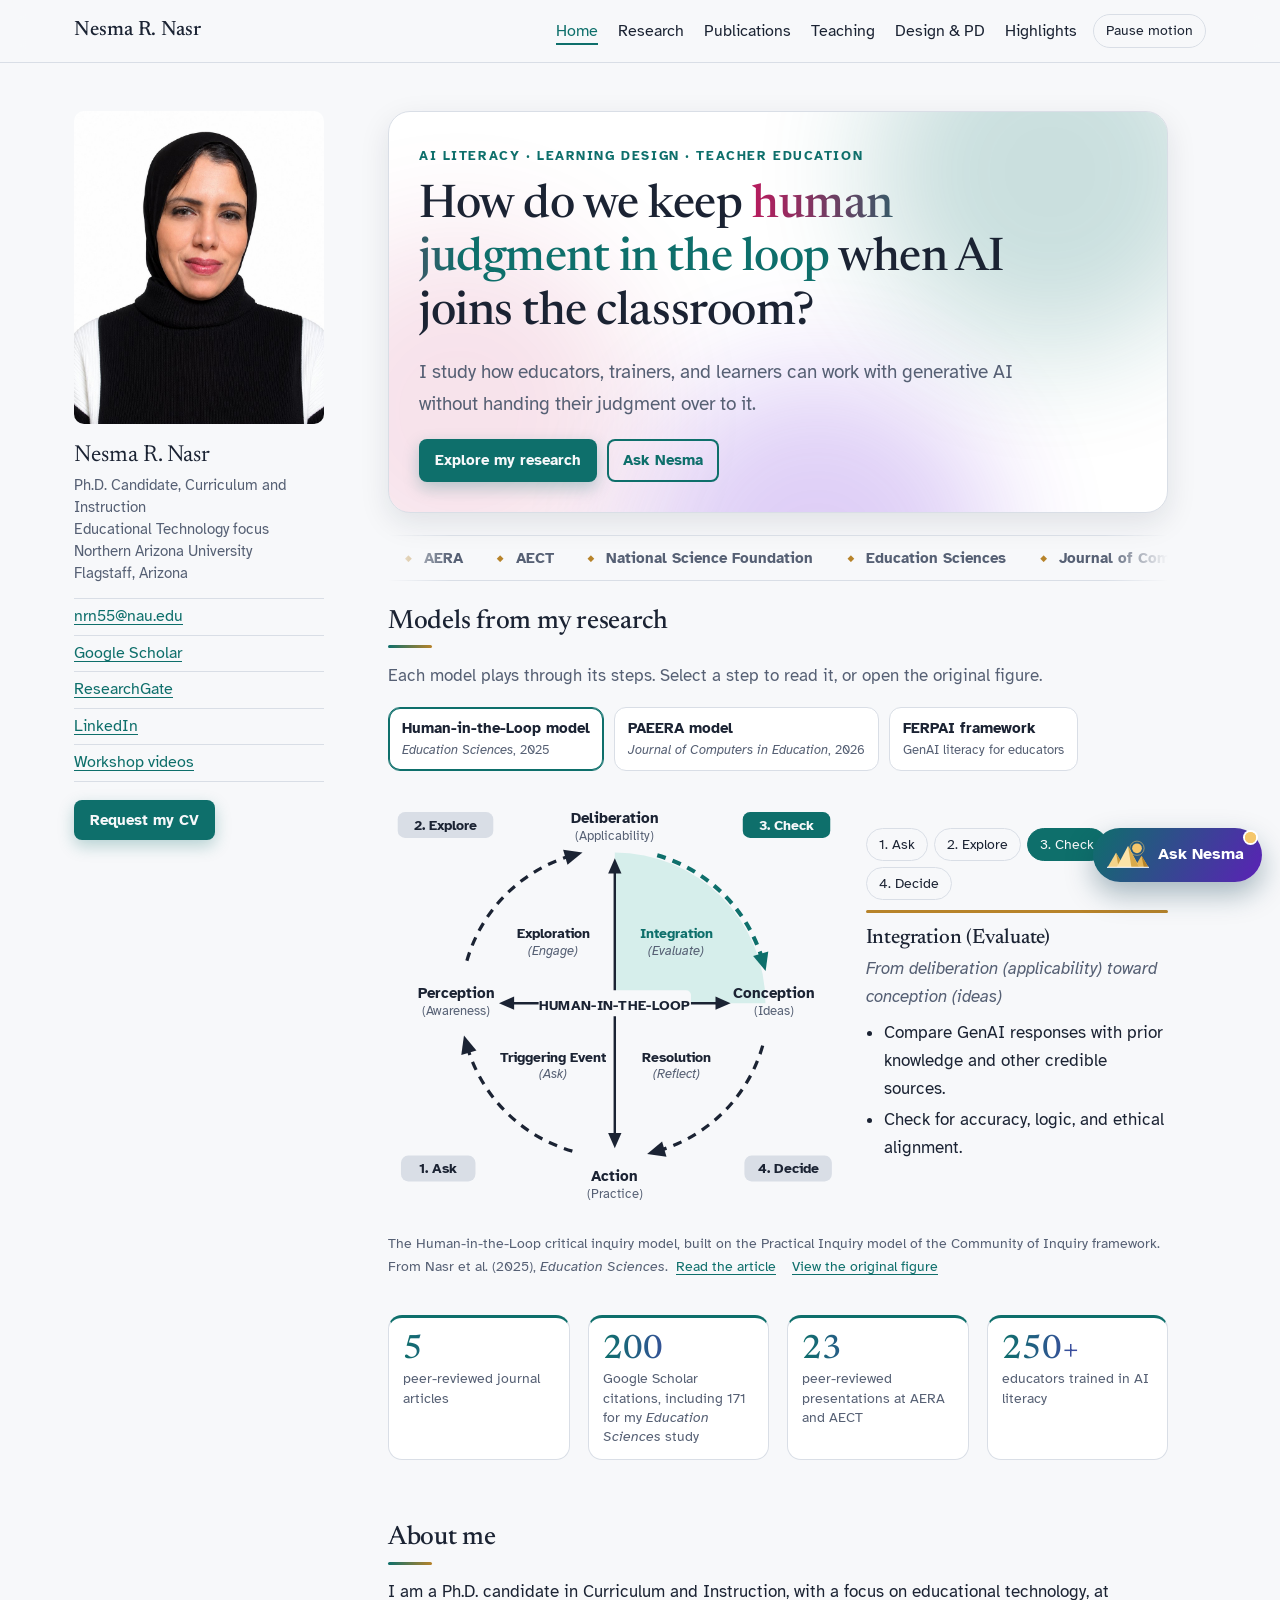
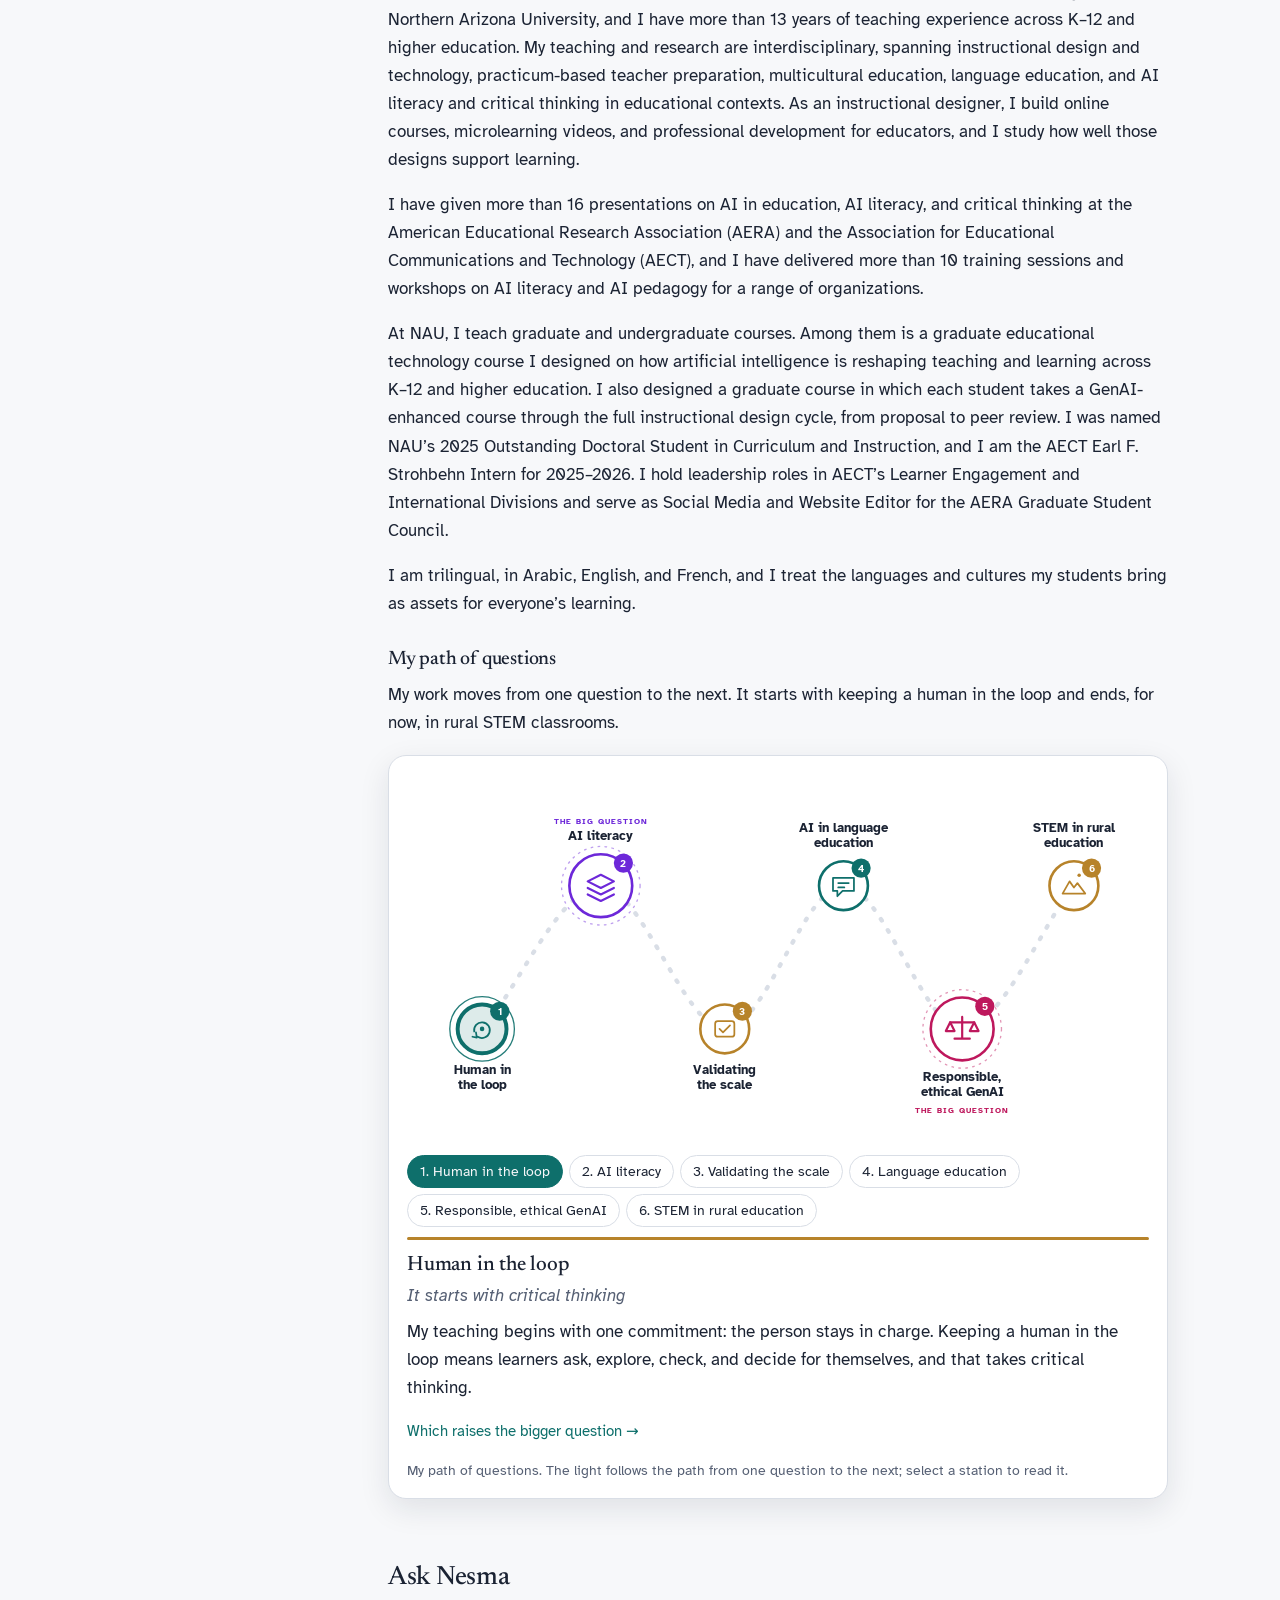
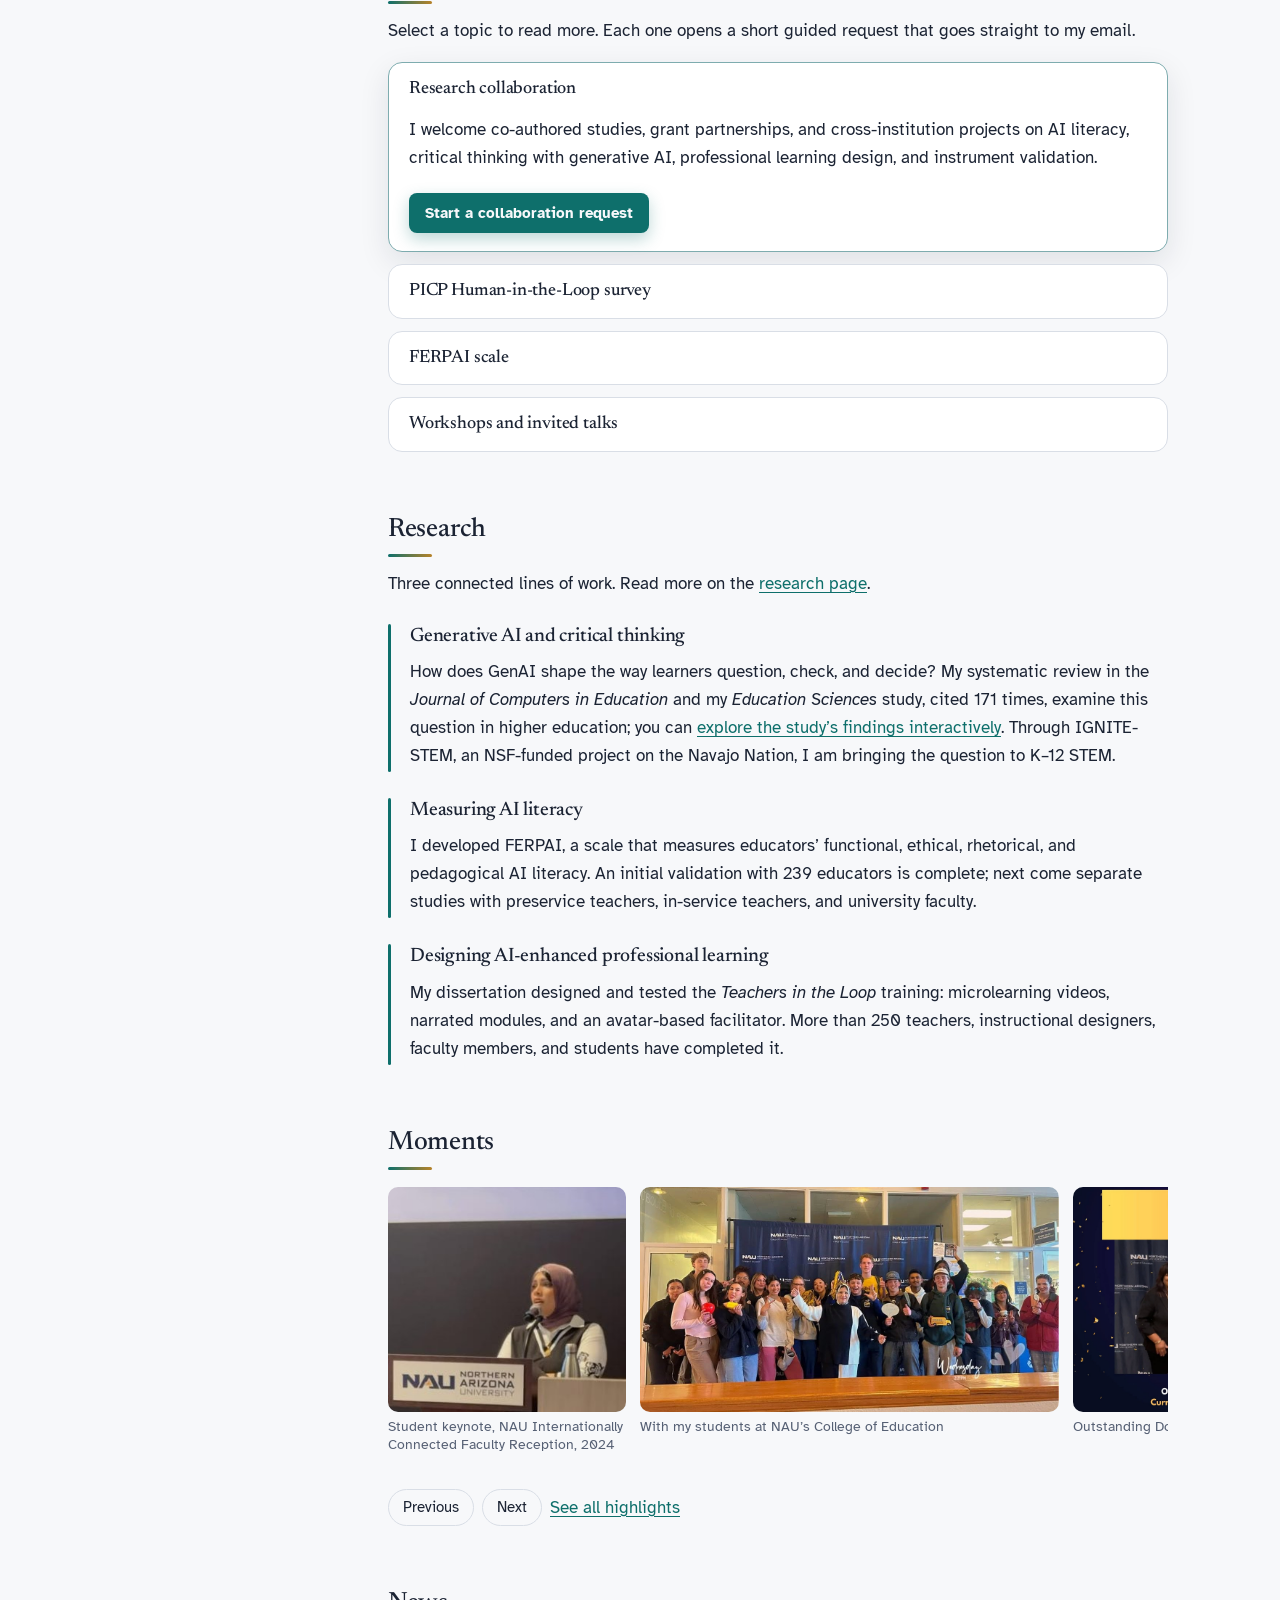
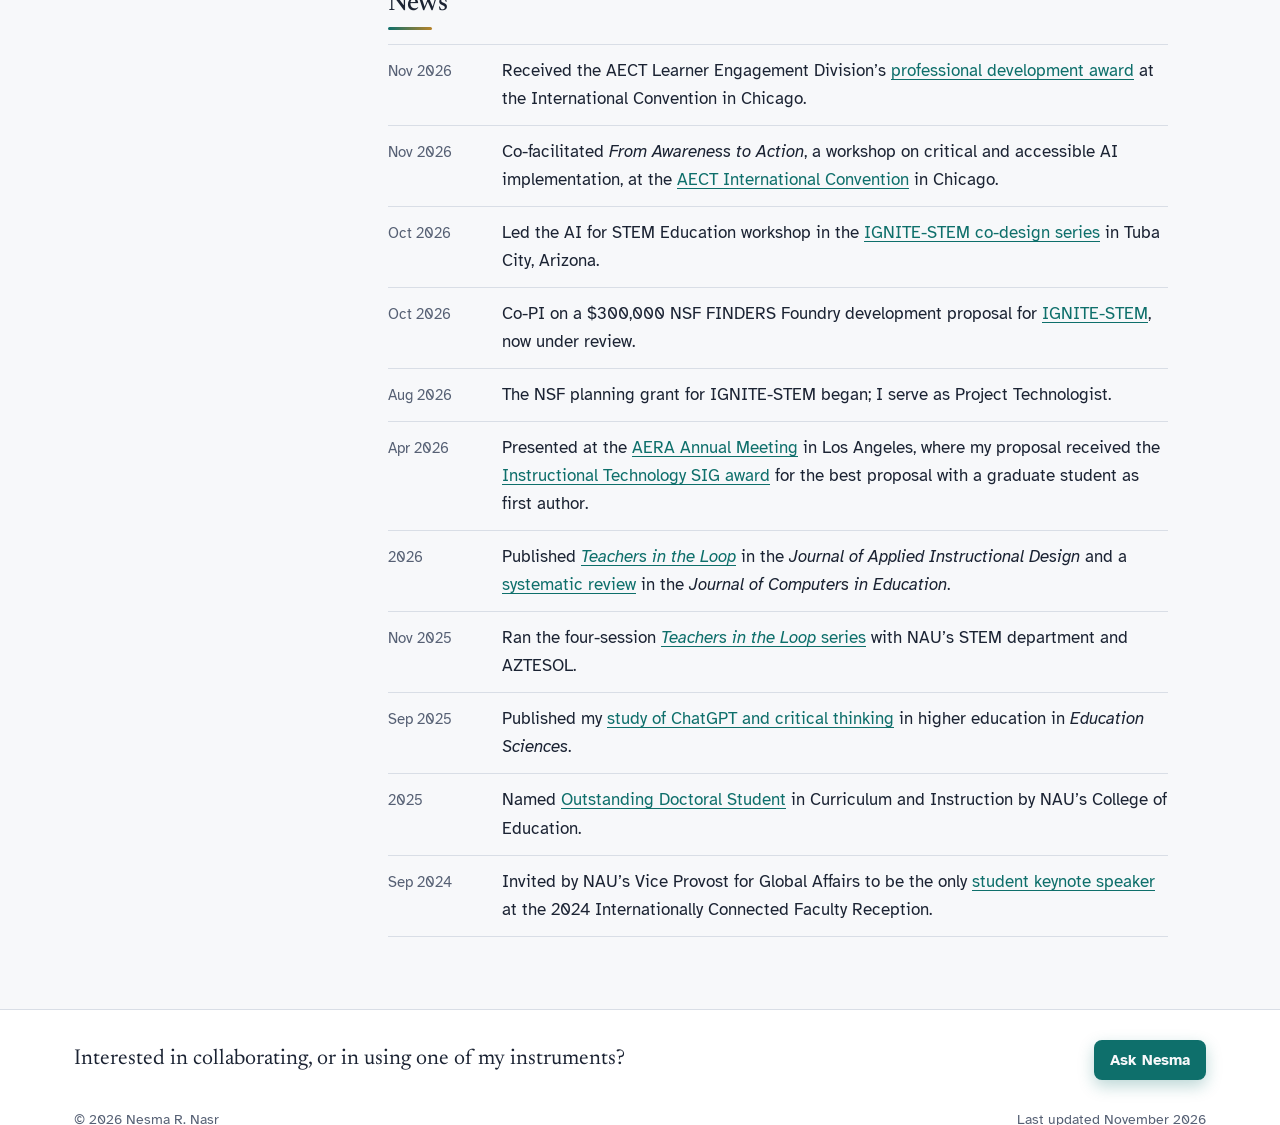
==== commit df06de6f: "Use the three pyramids on the Ask Nesma button Co-Authored-By: Claude Fable 5.2 <noreply@anthropic.c" ====
--- a/index.html
+++ b/index.html
@@ -12,7 +12,7 @@
   <link rel="preconnect" href="https://fonts.googleapis.com">
   <link rel="preconnect" href="https://fonts.gstatic.com" crossorigin>
   <link href="https://fonts.googleapis.com/css2?family=Atkinson+Hyperlegible:ital,wght@0,400;0,700;1,400&family=Newsreader:ital,opsz,wght@0,6..72,400;0,6..72,500;0,6..72,600;1,6..72,400&display=swap" rel="stylesheet">
-  <link rel="stylesheet" href="css/style.css?v=20261112a">
+  <link rel="stylesheet" href="css/style.css?v=20261112b">
 </head>
 <body>
   <a class="skip-link" href="#main">Skip to content</a>
@@ -469,7 +469,7 @@
       <span>Last updated November 2026</span>
     </div>
   </footer>
-  <script src="js/site.js?v=20261112a"></script>
-  <script src="js/assistant.js?v=20261112a"></script>
+  <script src="js/site.js?v=20261112b"></script>
+  <script src="js/assistant.js?v=20261112b"></script>
 </body>
 </html>
--- a/css/style.css
+++ b/css/style.css
@@ -530,17 +530,17 @@
 @keyframes jpulse { 0%, 100% { transform: scale(1); opacity: .9; } 50% { transform: scale(1.14); opacity: .35; } }
 @keyframes jbob { 0%, 100% { transform: translateY(0); } 50% { transform: translateY(-2.5px); } }
 @media (prefers-color-scheme: dark) { .model-journey .model-figure { background: #F7F8FA; border-radius: 12px; padding: 6px; } .model-journey .j-label { fill: #1B2333; } .model-journey .j-disc { fill: #FFFFFF; } .model-journey .j-path { stroke: #C9D2DC; } }
-/* ---------- Sphinx on the "Ask Nesma" button ---------- */
-.assist-launch svg.sphinx { width: 36px; height: 30px; }
-.assist header .sphinx { width: 40px; height: 33px; flex: none; }
-.sphinx .sx-head, .sphinx .sx-tail, .sphinx .sx-eyes { transform-box: fill-box; }
-.sphinx .sx-head { transform-origin: 50% 100%; } .sphinx .sx-tail { transform-origin: 0% 100%; } .sphinx .sx-eyes { transform-origin: center; }
+/* ---------- The three pyramids on the "Ask Nesma" button ---------- */
+.assist-launch svg.pyramids { width: 42px; height: 30px; }
+.assist header .pyramids { width: 46px; height: 33px; flex: none; }
+.pyramids .py-sun, .pyramids .py-glow, .pyramids .py-p { transform-box: fill-box; transform-origin: center; }
+.pyramids .py-p { transform-origin: 50% 100%; }
 @media (prefers-reduced-motion: no-preference) {
-  .motion .sphinx .sx-head { animation: sxnod 5s ease-in-out infinite; }
-  .motion .sphinx .sx-tail { animation: sxtail 2.6s ease-in-out infinite; }
-  .motion .sphinx .sx-eyes { animation: sxblink 4.2s infinite; }
-  .motion .assist-launch:hover .sphinx .sx-head { animation-duration: 1.2s; }
-}
-@keyframes sxnod { 0%, 60%, 100% { transform: rotate(0); } 70% { transform: rotate(-7deg); } 85% { transform: rotate(5deg); } }
-@keyframes sxtail { 0%, 100% { transform: rotate(0); } 50% { transform: rotate(16deg); } }
-@keyframes sxblink { 0%, 92%, 100% { transform: scaleY(1); } 95% { transform: scaleY(0.1); } }
+  .motion .pyramids .py-sun { animation: pysun 6s ease-in-out infinite; }
+  .motion .pyramids .py-glow { animation: pyglow 2.4s ease-out infinite; }
+  .motion .assist-launch:hover .pyramids .py-p { animation: pyrise .6s var(--ease) backwards; }
+  .motion .assist-launch:hover .pyramids .py-p2 { animation-delay: .08s; } .motion .assist-launch:hover .pyramids .py-p3 { animation-delay: .16s; }
+}
+@keyframes pysun { 0%, 100% { transform: translateY(5px); } 50% { transform: translateY(-2px); } }
+@keyframes pyglow { 0% { transform: scale(.7); opacity: .7; } 100% { transform: scale(1.35); opacity: 0; } }
+@keyframes pyrise { from { transform: scaleY(.2); opacity: .3; } }
